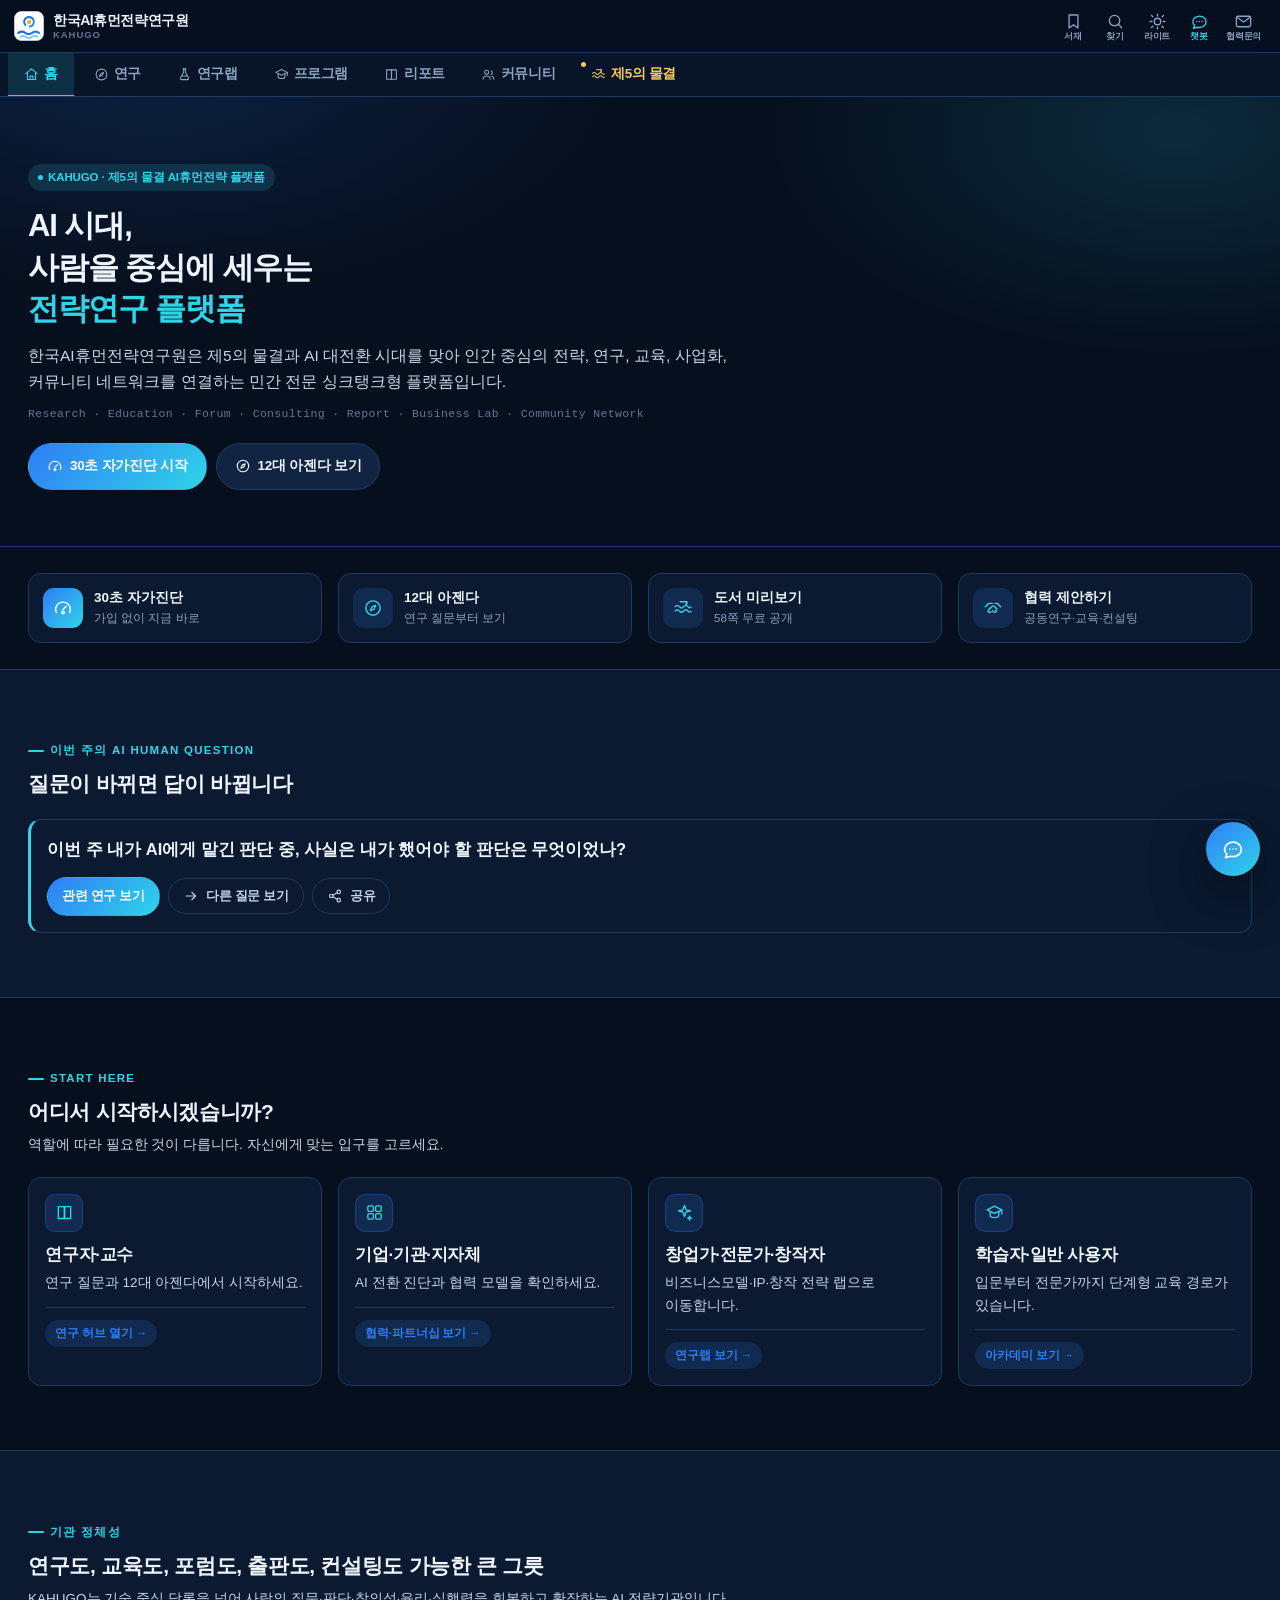
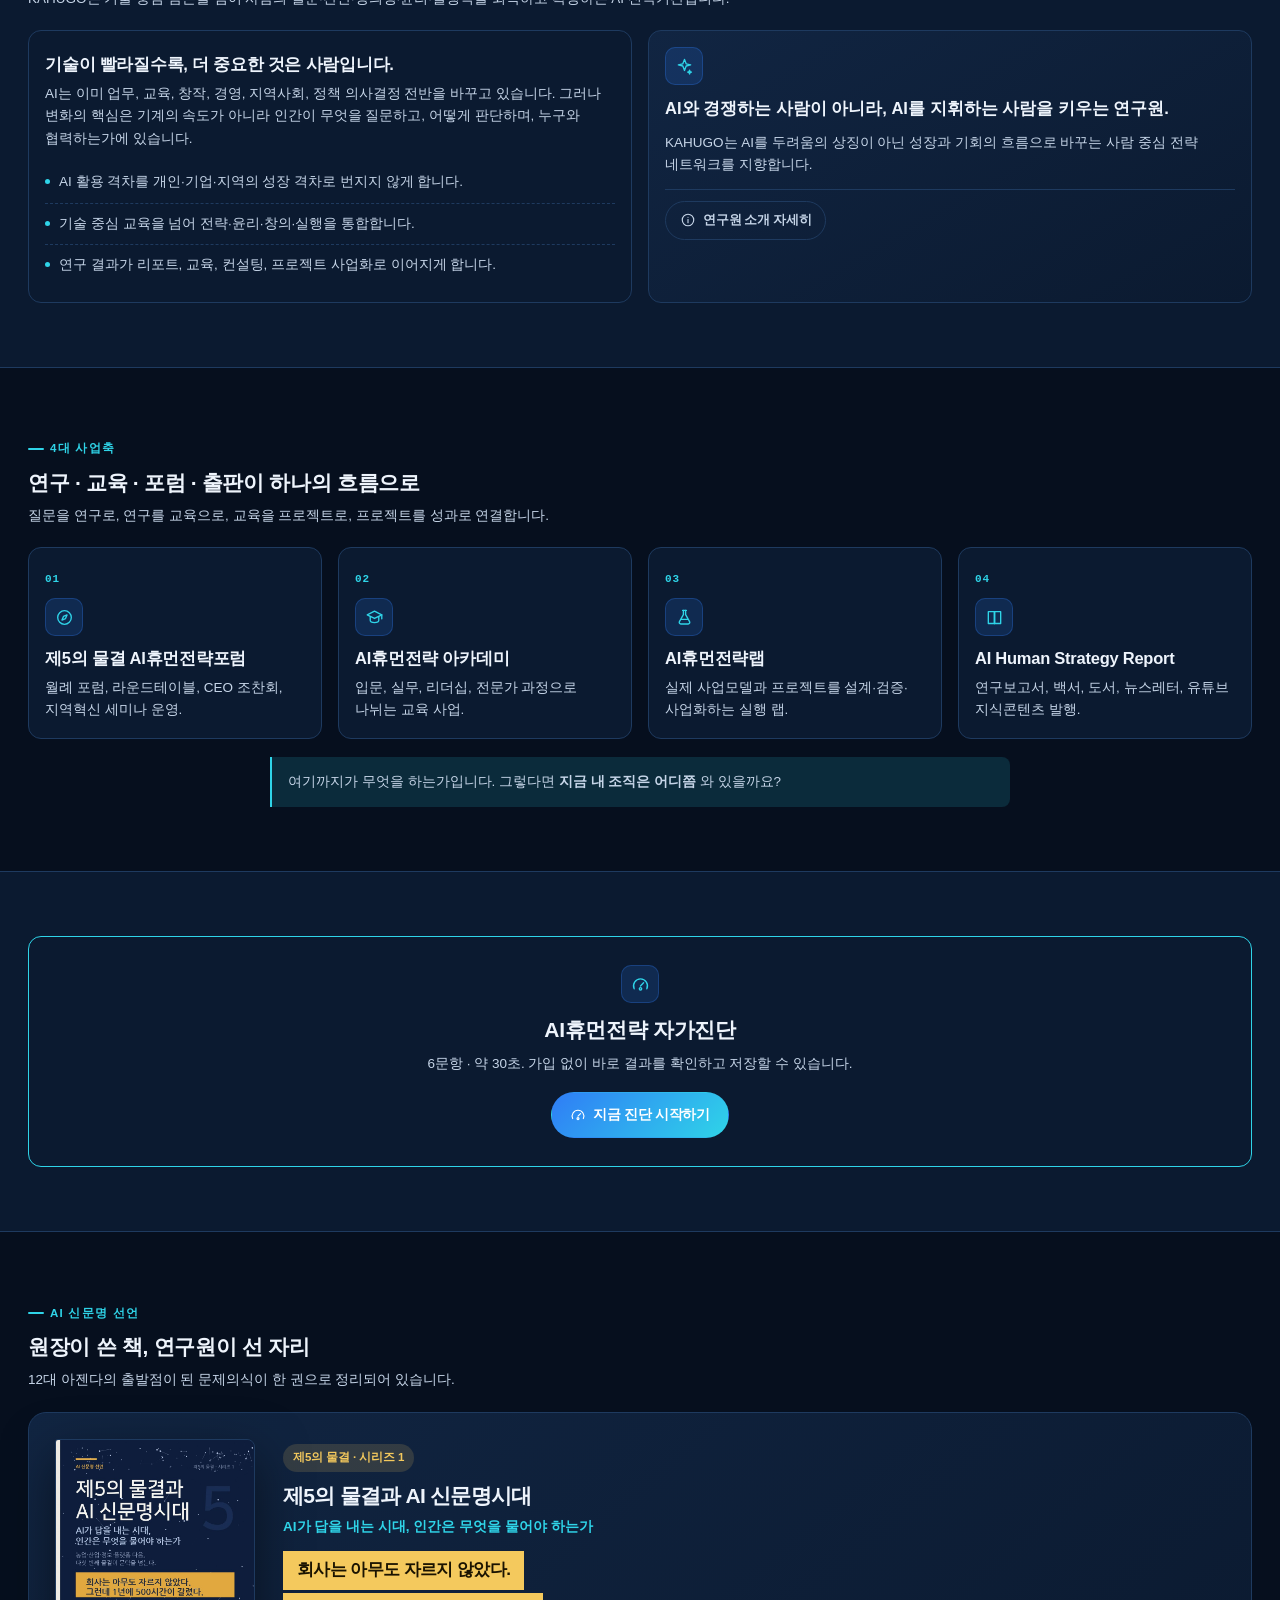
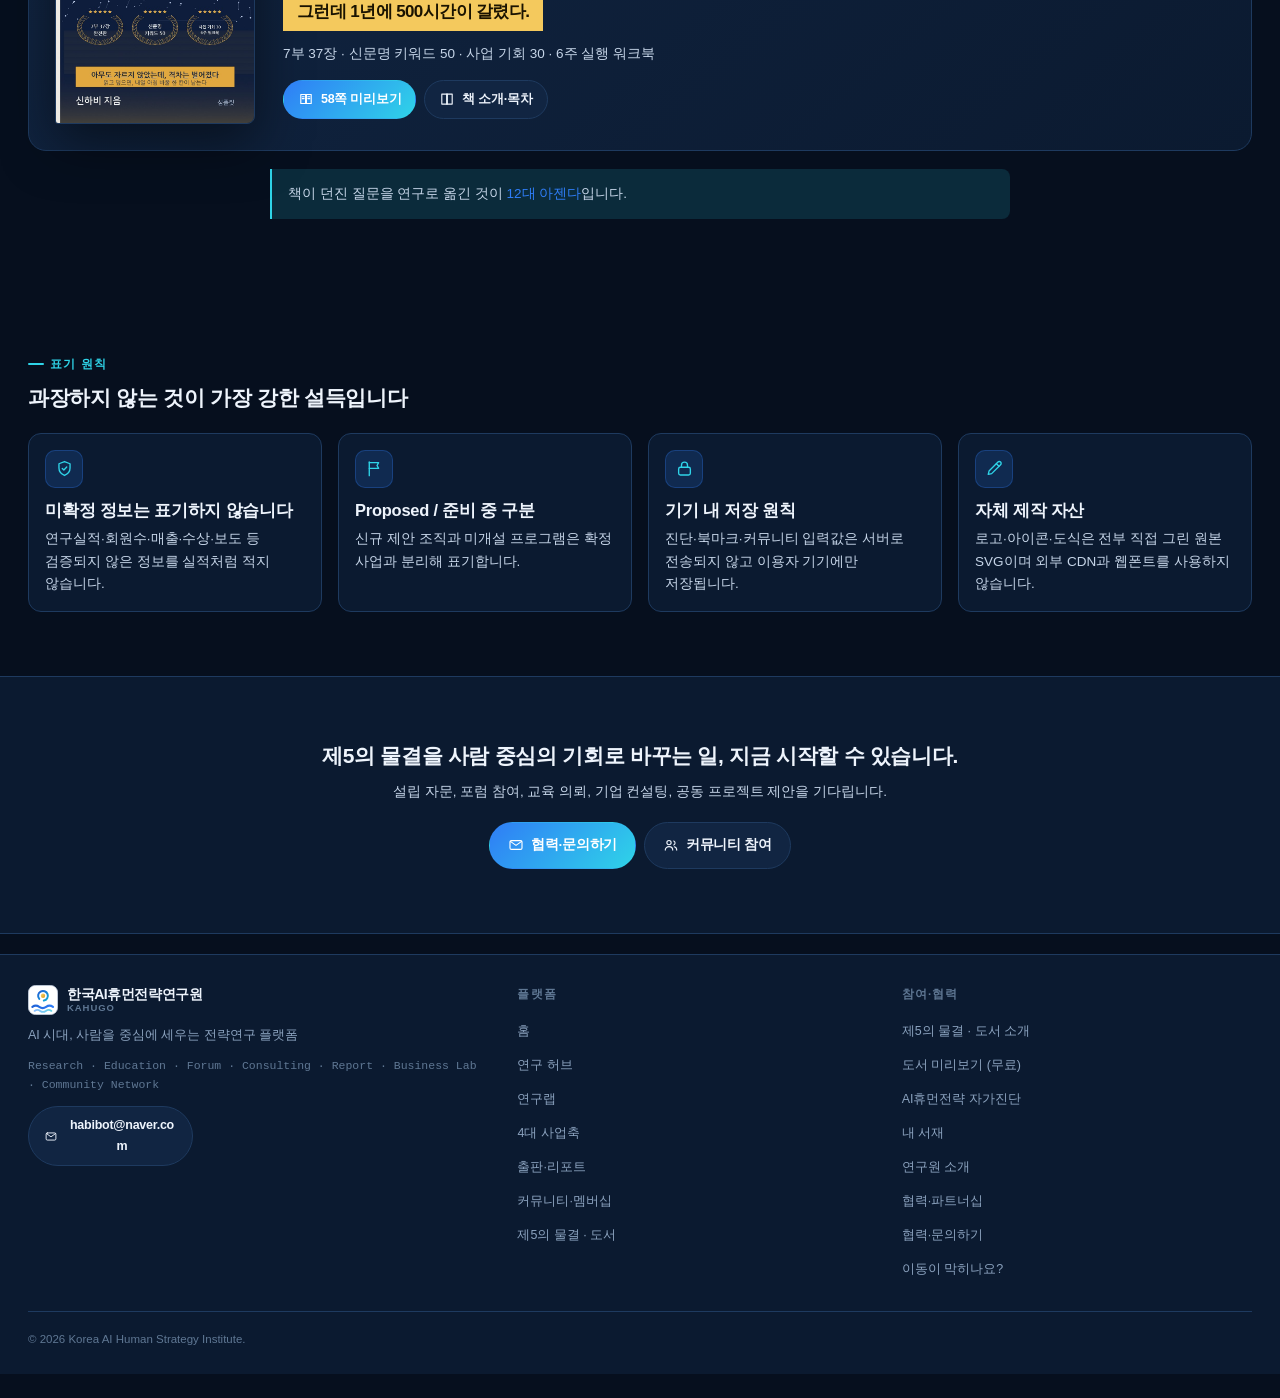
==== index.html @ 13894a2c "Add files via upload" ====
<!DOCTYPE html>
<html lang="ko" data-theme="dark">
<head>
<meta charset="utf-8">
<meta name="viewport" content="width=device-width, initial-scale=1, viewport-fit=cover">
<title>한국AI휴먼전략연구원 KAHUGO · AI 시대, 사람을 중심에 세우는 전략연구 플랫폼</title>
<meta name="description" content="한국AI휴먼전략연구원(KAHUGO)은 제5의 물결과 AI 대전환 시대에 인간 중심의 전략·연구·교육·사업화·커뮤니티를 연결하는 민간 전문 싱크탱크형 플랫폼입니다. 12대 AI휴먼전략 아젠다, 10대 창립선언, 4대 사업축, 자가진단, 도서 『제5의 물결과 AI 신문명시대』 미리보기를 제공합니다.">
<meta name="keywords" content="한국AI휴먼전략연구원,KAHUGO,AI휴먼전략,제5의 물결,AI 신문명,AI 전략연구,AI 리터러시,AI 거버넌스,AI 전환,싱크탱크">
<meta name="author" content="한국AI휴먼전략연구원 KAHUGO">
<meta name="theme-color" content="#060f1e">
<meta name="color-scheme" content="dark light">
<meta name="format-detection" content="telephone=no">
<!-- 실시간 편집(관리자 백엔드) 사용 여부. Cloudflare Pages + Functions 배포본은 on,
     일반 정적 웹호스팅 배포본은 off 입니다. off 이면 /api 를 호출하지 않습니다. -->
<meta name="kahugo-api" content="on">

<!-- 공유 카드 -->
<meta property="og:type" content="website">
<meta property="og:site_name" content="한국AI휴먼전략연구원 KAHUGO">
<meta property="og:title" content="한국AI휴먼전략연구원 KAHUGO">
<meta property="og:description" content="AI 시대, 사람을 중심에 세우는 전략연구 플랫폼 — 12대 아젠다 · 10대 창립선언 · 자가진단 · 『제5의 물결과 AI 신문명시대』 58쪽 미리보기">
<meta property="og:image" content="assets/og.png">
<meta property="og:locale" content="ko_KR">
<meta name="twitter:card" content="summary_large_image">
<meta name="twitter:title" content="한국AI휴먼전략연구원 KAHUGO">
<meta name="twitter:description" content="AI 시대, 사람을 중심에 세우는 전략연구 플랫폼">
<meta name="twitter:image" content="assets/og.png">

<!-- 아이콘 · PWA -->
<link rel="icon" href="assets/favicon.svg" type="image/svg+xml">
<link rel="apple-touch-icon" href="assets/icon-192.png">
<link rel="manifest" href="manifest.webmanifest">
<meta name="apple-mobile-web-app-capable" content="yes">
<meta name="mobile-web-app-capable" content="yes">
<meta name="apple-mobile-web-app-status-bar-style" content="black-translucent">
<meta name="apple-mobile-web-app-title" content="KAHUGO">

<!-- 부트 크리티컬 CSS · 외부 CSS 가 아직/영영 안 붙어도 화면이 깨지지 않게 한다 -->
<style>
  html{background:#060f1e;-webkit-text-size-adjust:100%}
  body{margin:0;background:#060f1e;color:#c6d5e8;
       font:15px/1.7 -apple-system,BlinkMacSystemFont,"Segoe UI",system-ui,"Apple SD Gothic Neo","Malgun Gothic",sans-serif}
  html[data-theme="light"]{background:#f4f7fc}
  html[data-theme="light"] body{background:#f4f7fc;color:#2b3a4f}
  img{max-width:100%;height:auto}
  html.kahugo-boot-fail body>*{display:none!important}
  html.kahugo-boot-fail body>#kahugo-boot{display:block!important}
</style>

<link rel="stylesheet" href="styles.css">

<script type="application/ld+json">
{"@context":"https://schema.org","@type":"Organization",
"name":"한국AI휴먼전략연구원","alternateName":["KAHUGO","Korea AI Human Strategy Institute"],
"description":"AI 시대, 사람을 중심에 세우는 전략연구 플랫폼",
"email":"habibot@naver.com","logo":"assets/kahugo-mark.svg",
"knowsAbout":["AI 전략","AI 리터러시","AI 거버넌스","조직 전환","AI 사업화","미래전략"]}
</script>
</head>
<body>

<a class="skip-link" href="#view">본문으로 건너뛰기</a>

<!-- ══════ 앱 셸 · 2단 고정 헤더 ══════ -->
<header class="shell" role="banner">
  <div class="appbar">
    <a class="brand" href="#/home" aria-label="한국AI휴먼전략연구원 KAHUGO 홈으로">
      <img class="brand__mark" src="assets/kahugo-mark.svg" alt="" width="30" height="30" aria-hidden="true">
      <span class="brand__txt">
        <span class="brand__ko">한국AI휴먼전략연구원</span>
        <span class="brand__en">KAHUGO</span>
      </span>
    </a>
    <span class="appbar__spacer"></span>
    <nav class="iconbar" id="iconbar" aria-label="빠른 기능"></nav>
  </div>
  <nav class="navbar" aria-label="주 메뉴">
    <div class="nav" id="nav"></div>
  </nav>
</header>

<!-- ══════ 라우트 뷰 ══════ -->
<main id="view" class="view" role="main" tabindex="-1"></main>

<!-- ══════ 푸터 ══════ -->
<footer class="foot" id="foot" role="contentinfo"></footer>

<!-- ══════ 하단 탭바 (모바일·태블릿) ══════ -->
<nav class="bottomnav" id="bottomnav" aria-label="하단 주 메뉴"></nav>

<!-- ══════ 챗봇 FAB (데스크톱) ══════ -->
<button type="button" class="fab" data-action="open-chat" aria-label="KAHUGO 가이드 챗봇 열기">
  <svg viewBox="0 0 24 24" fill="none" stroke="currentColor" stroke-width="1.7" stroke-linecap="round" stroke-linejoin="round" aria-hidden="true">
    <path d="M20.4 12.4c0 4-3.8 7.2-8.4 7.2a9.8 9.8 0 0 1-2.6-.35L4.6 20.6l1.2-3.5A6.9 6.9 0 0 1 3.6 12.4c0-4 3.8-7.2 8.4-7.2s8.4 3.2 8.4 7.2z"/>
    <path d="M8.8 12h.01M12 12h.01M15.2 12h.01"/>
  </svg>
</button>

<!-- ══════ 오버레이 ══════ -->
<div class="backdrop" id="backdrop" hidden-aria></div>

<!-- 통합 검색 패널 -->
<section class="panel panel--search" id="panel-search" role="dialog" aria-modal="true" aria-label="통합 검색" aria-hidden="true">
  <div class="searchbox">
    <svg viewBox="0 0 24 24" fill="none" stroke="currentColor" stroke-width="1.7" stroke-linecap="round" aria-hidden="true">
      <circle cx="10.8" cy="10.8" r="6.6"/><path d="m15.6 15.6 4.2 4.2"/>
    </svg>
    <input type="search" id="search-input" placeholder="연구·랩·프로그램·리포트·도서 찾기" autocomplete="off" aria-label="검색어 입력">
    <button type="button" class="panel__close" data-action="close-panels" aria-label="검색 닫기">
      <svg viewBox="0 0 24 24" fill="none" stroke="currentColor" stroke-width="1.8" stroke-linecap="round" aria-hidden="true"><path d="m5.8 5.8 12.4 12.4M18.2 5.8 5.8 18.2"/></svg>
    </button>
  </div>
  <div class="panel__body">
    <div id="search-default"></div>
    <div id="search-results" role="region" aria-live="polite"></div>
  </div>
</section>

<!-- 챗봇 패널 -->
<section class="panel panel--chat" id="panel-chat" role="dialog" aria-modal="true" aria-label="KAHUGO 가이드 챗봇" aria-hidden="true">
  <div class="panel__head">
    <span class="badge badge--accent badge--dot">가이드 모드</span>
    <h2 class="panel__title">KAHUGO 가이드</h2>
    <button type="button" class="panel__close" data-action="close-panels" aria-label="챗봇 닫기">
      <svg viewBox="0 0 24 24" fill="none" stroke="currentColor" stroke-width="1.8" stroke-linecap="round" aria-hidden="true"><path d="m5.8 5.8 12.4 12.4M18.2 5.8 5.8 18.2"/></svg>
    </button>
  </div>
  <div class="panel__body">
    <div class="chat__log" id="chat-log" role="log" aria-live="polite"></div>
  </div>
  <div class="panel__foot">
    <div class="chips chips--x" id="chat-chips" style="margin-bottom:10px"></div>
    <form id="chat-form" style="display:flex;gap:7px">
      <input class="input" id="chat-input" type="text" placeholder="궁금한 것을 입력하세요" autocomplete="off" aria-label="챗봇 질문 입력">
      <button type="submit" class="btn btn--accent btn--sm" aria-label="전송">
        <svg viewBox="0 0 24 24" fill="none" stroke="currentColor" stroke-width="1.8" stroke-linecap="round" stroke-linejoin="round" aria-hidden="true"><path d="M4.6 12h14.2"/><path d="m13.2 6.4 5.6 5.6-5.6 5.6"/></svg>
      </button>
    </form>
  </div>
</section>

<!-- 모달 -->
<div class="modal" id="modal" role="dialog" aria-modal="true" aria-labelledby="modal-title" aria-hidden="true">
  <div class="modal__bg" id="modal-bg"></div>
  <div class="modal__box">
    <div class="modal__head">
      <div id="modal-title" style="flex:1 1 auto"></div>
      <button type="button" class="panel__close" data-action="close-modal" aria-label="닫기">
        <svg viewBox="0 0 24 24" fill="none" stroke="currentColor" stroke-width="1.8" stroke-linecap="round" aria-hidden="true"><path d="m5.8 5.8 12.4 12.4M18.2 5.8 5.8 18.2"/></svg>
      </button>
    </div>
    <div class="modal__body" id="modal-body"></div>
    <div class="modal__foot" id="modal-foot"></div>
  </div>
</div>

<!-- 토스트 -->
<div class="toasts" id="toasts" aria-live="polite" aria-atomic="false"></div>

<!-- 인쇄 전용 영역 -->
<div id="print-area" aria-hidden="true"></div>

<noscript>
  <div style="padding:40px 20px;max-width:640px;margin:0 auto;color:#c6d5e8">
    <h1 style="color:#eef4fc">자바스크립트가 꺼져 있습니다</h1>
    <p>이 플랫폼은 화면 전환과 검색·진단·미리보기 기능에 자바스크립트를 사용합니다.
    브라우저 설정에서 자바스크립트를 허용한 뒤 새로고침해 주세요.</p>
    <p>문의: <a href="mailto:habibot@naver.com" style="color:#2fd4e8">habibot@naver.com</a></p>
  </div>
</noscript>

<!-- ══════ 부트 실패 안내 (외부 CSS·JS 가 붙지 않은 경우에만 표시) ══════ -->
<div id="kahugo-boot" hidden style="display:none"></div>

<script src="data.js"></script>
<script src="book.js"></script>
<script src="app.js"></script>

<!-- ══════ 부트 가드 · 모바일 파일열기(content:// · file://) 깨짐 차단 ══════ -->
<script>
(function () {
  var D = document, H = D.documentElement;

  function cssReady() {
    try { return !!(getComputedStyle(H).getPropertyValue('--bg') || '').trim(); }
    catch (e) { return true; }
  }
  function jsReady() {
    return !!(window.KAHUGO_DATA && window.KAHUGO_BOOK && window.KAHUGO_ROUTES);
  }
  function localScheme() {
    return /^(file|content|blob|android-app):/i.test(location.protocol);
  }

  function paint(reasons) {
    var box = D.getElementById('kahugo-boot');
    if (!box) return;

    var card = 'background:#0b1a30;border:1px solid #1d3557;border-radius:16px;padding:18px 16px;margin:0 0 12px';
    var num  = 'display:inline-block;min-width:24px;height:24px;line-height:24px;text-align:center;border-radius:999px;background:#2f7df6;color:#fff;font-weight:700;font-size:13px;margin-right:8px';
    var btn  = 'display:inline-block;margin:10px 8px 0 0;padding:11px 18px;border-radius:999px;background:#2f7df6;color:#fff;text-decoration:none;font-weight:700;font-size:14px;border:0;cursor:pointer';
    var btn2 = btn.replace('background:#2f7df6;color:#fff', 'background:transparent;color:#7ad6ec;border:1px solid #2f5f8f');
    var dim  = 'color:#8fa4bf;font-size:13px;line-height:1.75;margin:6px 0 0';

    box.innerHTML =
      '<div style="max-width:620px;margin:0 auto;padding:28px 18px 56px;' +
        'font:15px/1.75 -apple-system,BlinkMacSystemFont,\'Segoe UI\',system-ui,\'Apple SD Gothic Neo\',\'Malgun Gothic\',sans-serif;' +
        'color:#c6d5e8">' +

        '<div style="display:flex;align-items:center;gap:10px;margin-bottom:20px">' +
          '<svg viewBox="0 0 96 96" width="38" height="38" aria-hidden="true">' +
            '<rect width="96" height="96" rx="24" fill="#2f7df6"/>' +
            '<path d="M30 24V72" stroke="#06152b" stroke-width="11.5" stroke-linecap="round" fill="none"/>' +
            '<path d="M67 24 38 48 67 72" stroke="#06152b" stroke-width="11.5" stroke-linecap="round" stroke-linejoin="round" fill="none"/>' +
            '<circle cx="69" cy="22" r="9" fill="#f4c95d"/><circle cx="69" cy="73.5" r="7.6" fill="#fff"/>' +
          '</svg>' +
          '<div><div style="font-weight:800;color:#eef4fc;font-size:16px">한국AI휴먼전략연구원</div>' +
          '<div style="color:#7ad6ec;font-size:12.5px;letter-spacing:.06em;font-weight:700">KAHUGO</div></div>' +
        '</div>' +

        '<h1 style="font-size:22px;line-height:1.45;color:#eef4fc;margin:0 0 10px;word-break:keep-all">' +
          '이 파일은 <span style="color:#7ad6ec">인터넷 주소</span>로 열어야<br>정상 화면이 나옵니다</h1>' +
        '<p style="' + dim + '">지금처럼 파일 하나만 눌러서 열면, 디자인 파일과 기능 파일이 함께 열리지 않아 ' +
          '글자만 나열되어 보입니다. 아래 세 가지 중 하나로 여시면 즉시 정상 표시됩니다.</p>' +

        '<div style="margin-top:22px">' +
          '<div style="' + card + '">' +
            '<div style="color:#eef4fc;font-weight:700;font-size:15px"><span style="' + num + '">1</span>인터넷 주소로 접속 (가장 쉬움)</div>' +
            '<p style="' + dim + '">브라우저 주소창에 아래 주소를 입력하세요. 폰·태블릿·PC 모두 동일하게 동작합니다.</p>' +
            '<a href="https://kahugo.com" style="' + btn + '">https://kahugo.com 열기</a>' +
          '</div>' +

          '<div style="' + card + '">' +
            '<div style="color:#eef4fc;font-weight:700;font-size:15px"><span style="' + num + '">2</span>폰에서 파일로 보려면 “단일 파일” 사용</div>' +
            '<p style="' + dim + '">받으신 압축파일 안의 <b style="color:#f4c95d">kahugo-standalone.html</b> 을 대신 여세요. ' +
              '이 파일 하나에 디자인·기능이 모두 들어 있어 폴더 없이도 그대로 열립니다.</p>' +
          '</div>' +

          '<div style="' + card + '">' +
            '<div style="color:#eef4fc;font-weight:700;font-size:15px"><span style="' + num + '">3</span>PC 라면 폴더째 풀고 열기</div>' +
            '<p style="' + dim + '">압축을 푼 폴더를 통째로 둔 상태에서 그 안의 index.html 을 여세요. ' +
              'index.html 만 따로 옮기면 같은 증상이 다시 나타납니다.</p>' +
          '</div>' +
        '</div>' +

        '<div style="margin-top:6px">' +
          '<button type="button" id="kahugo-boot-retry" style="' + btn2 + '">다시 시도</button>' +
        '</div>' +

        '<p style="' + dim + ';margin-top:22px;border-top:1px solid #16304f;padding-top:14px">' +
          '진단: ' + reasons.join(' · ') + '<br>' +
          '문의 <a href="mailto:habibot@naver.com" style="color:#7ad6ec">habibot@naver.com</a><br>' +
          '© 2026 Korea AI Human Strategy Institute.</p>' +
      '</div>';

    box.hidden = false;
    box.style.display = 'block';
    H.className += ' kahugo-boot-fail';

    var rt = D.getElementById('kahugo-boot-retry');
    if (rt) rt.addEventListener('click', function () { location.reload(); });
  }

  function check() {
    var css = cssReady(), js = jsReady();
    if (css && js) return;
    var reasons = [];
    if (!css) reasons.push('디자인 파일(styles.css) 미연결');
    if (!js) reasons.push('기능 파일(app.js) 미연결');
    reasons.push('열기 방식 ' + location.protocol.replace(':', ''));
    paint(reasons);
  }

  /* 로컬 파일 스킴이면 렌더 직후, 그 외에는 로드 완료 후 한 번만 검사한다. */
  function schedule() { setTimeout(check, localScheme() ? 80 : 400); }
  if (D.readyState === 'complete') schedule();
  else window.addEventListener('load', schedule);
})();
</script>
</body>
</html>
---- styles.css ----
/* ============================================================
   KAHUGO PLATFORM · styles.css  (v2.2)
   한국AI휴먼전략연구원 · 독립 풀스크린 반응형 웹앱 플랫폼
   ------------------------------------------------------------
   목차
     §1  디자인 토큰 (다크 기본 · 라이트 토글)
     §2  리셋 · 기본 타이포 · 넘침 방지
     §3  앱 셸 — 2단 고정 헤더 / 아이콘바 / 하단 탭바
     §4  레이아웃 유틸 (컨테이너 · 섹션 · 그리드)
     §5  컴포넌트 (버튼 · 카드 · 배지 · 칩 · 탭 · 표 · 폼)
     §6  패널 (검색 · 챗봇 · 모달 · 토스트 · 드로어)
     §7  화면별 스타일 (홈 · 연구 · 랩 · 진단 · 커뮤니티 · 내서재)
     §8  모션 · 접근성 · 인쇄
   ------------------------------------------------------------
   ★ 외부 웹폰트 0건 · 외부 CDN 0건 · 시스템 폰트 스택만 사용
   ★ 색을 바꾸려면 §1 의 --brand / --accent 두 줄만 고치면 됩니다.
   ============================================================ */

/* ══════════ §1. 디자인 토큰 ══════════════════════════════ */
:root {
  /* ── 브랜드 (원본 팔레트 계승) ── */
  --brand:#2f7df6;          /* Strategy Blue  · 주 강조 */
  --accent:#2fd4e8;         /* Human Cyan     · 보조 강조 */
  --gold:#f4c95d;           /* Warm Gold      · 하이라이트 */
  --teal:#19c39c;

  /* ── 다크(기본) 표면 4단 ── */
  --bg:#060f1e;             /* 최하위 배경 */
  --surface:#0b1a30;        /* 카드 */
  --surface-2:#112542;      /* 카드 위 카드 · 입력 */
  --surface-3:#17304f;      /* 호버 */
  --line:#1e3a5f;
  --line-soft:#16294403;

  /* ── 다크 잉크 4단 ── */
  --ink:#eef4fc;            /* 제목 */
  --ink-2:#c6d5e8;          /* 본문 */
  --sub:#8ba2be;            /* 보조 */
  --faint:#5f7793;          /* 캡션 */

  --brand-ink:#ffffff;      /* 브랜드 배경 위 글자 */
  --brand-soft:rgba(47,125,246,.16);
  --accent-soft:rgba(47,212,232,.14);
  --gold-soft:rgba(244,201,93,.15);

  --shadow:0 4px 18px rgba(0,0,0,.34);
  --shadow-lg:0 18px 52px rgba(0,0,0,.5);
  --ring:0 0 0 3px rgba(47,125,246,.4);

  /* ── 타이포 (헤더·제목 축소 · 가독성 우선) ── */
  --font: -apple-system, BlinkMacSystemFont, "Apple SD Gothic Neo", "Malgun Gothic",
          "맑은 고딕", "Noto Sans KR", "Segoe UI", Roboto, "Helvetica Neue", Arial, sans-serif;
  --font-num: ui-monospace, SFMono-Regular, "SF Mono", Menlo, Consolas, monospace;

  --fs-hero: clamp(20px, 3.0vw, 31px);
  --fs-h1:   clamp(18px, 2.5vw, 25px);
  --fs-h2:   clamp(16px, 2.0vw, 21px);
  --fs-h3:   clamp(14px, 1.5vw, 16.5px);
  --fs-body: clamp(13.5px, 1.3vw, 15px);
  --fs-sm:   13px;
  --fs-cap:  11.5px;
  --lh:1.68;
  --lh-tight:1.42;

  /* ── 레이아웃 ── */
  --sp:8px;
  --r-sm:8px;
  --r:13px;
  --r-lg:18px;
  --r-pill:999px;
  --max:1280px;
  --read:740px;

  /* ── 앱 셸 치수 ── */
  --appbar-h:52px;
  --navbar-h:44px;
  --shell-h:calc(var(--appbar-h) + var(--navbar-h));
  --bottomnav-h:58px;
  --safe-t:env(safe-area-inset-top, 0px);
  --safe-b:env(safe-area-inset-bottom, 0px);
  --safe-l:env(safe-area-inset-left, 0px);
  --safe-r:env(safe-area-inset-right, 0px);

  /* ── z 레이어 ── */
  --z-shell:900;
  --z-bottomnav:890;
  --z-fab:880;
  --z-backdrop:1000;
  --z-panel:1010;
  --z-modal:1100;
  --z-toast:1200;

  color-scheme: dark;
}

/* ── 라이트 테마 (사용자 토글 시) ── */
html[data-theme="light"] {
  --bg:#ffffff;
  --surface:#f7f9fc;
  --surface-2:#eef2f8;
  --surface-3:#e4ebf5;
  --line:#dde5f0;

  --ink:#0d1c33;
  --ink-2:#2c3e58;
  --sub:#5a6f8a;
  --faint:#7c8ea6;

  --brand:#1f62d6;
  --accent:#0a9fb8;
  --gold:#b8860b;
  --teal:#0f9d7e;

  --brand-soft:rgba(31,98,214,.09);
  --accent-soft:rgba(10,159,184,.10);
  --gold-soft:rgba(184,134,11,.10);

  --shadow:0 4px 16px rgba(13,28,51,.08);
  --shadow-lg:0 18px 46px rgba(13,28,51,.14);
  --ring:0 0 0 3px rgba(31,98,214,.28);

  color-scheme: light;
}

/* ══════════ §2. 리셋 · 기본 ══════════════════════════════ */
*, *::before, *::after { box-sizing:border-box; }
* { min-width:0; }

html {
  -webkit-text-size-adjust:100%;
  /* 전역 smooth 를 쓰지 않는다. 해시가 바뀔 때 브라우저가 프래그먼트를 찾아
     스스로 부드럽게 스크롤해 버려, 인페이지 탭 전환에서 화면이 튀었다.
     필요한 곳에서는 JS 가 scrollIntoView({behavior:'smooth'}) 로 직접 처리한다. */
  scroll-behavior:auto;
  background:var(--bg);
}

body {
  margin:0;
  font-family:var(--font);
  font-size:var(--fs-body);
  line-height:var(--lh);
  color:var(--ink-2);
  background:var(--bg);
  overflow-x:hidden;
  word-break:keep-all;          /* 한국어 자연 개행 */
  overflow-wrap:anywhere;
  -webkit-font-smoothing:antialiased;
  text-rendering:optimizeLegibility;
  padding-top:calc(var(--shell-h) + var(--safe-t));
  padding-bottom:calc(var(--bottomnav-h) + var(--safe-b));
  transition:background .28s ease, color .28s ease;
}

/* 데스크톱은 하단 탭바가 없으므로 여백 회수 */
@media (min-width:961px) {
  body { padding-bottom:24px; }
}

img, svg, video, canvas { max-width:100%; height:auto; display:block; }
table { max-width:100%; border-collapse:collapse; }
pre, code { max-width:100%; overflow:auto; }

h1,h2,h3,h4 { margin:0; color:var(--ink); line-height:var(--lh-tight); font-weight:750; letter-spacing:-.015em; }
h1 { font-size:var(--fs-h1); }
h2 { font-size:var(--fs-h2); }
h3 { font-size:var(--fs-h3); }
p  { margin:0; }
ul, ol { margin:0; padding:0; list-style:none; }

a { color:var(--brand); text-decoration:none; }
a:hover { text-decoration:underline; }

button { font-family:inherit; font-size:inherit; cursor:pointer; border:0; background:none; color:inherit; }

:focus-visible { outline:none; box-shadow:var(--ring); border-radius:var(--r-sm); }

::selection { background:var(--brand); color:#fff; }

/* 스크롤바 (데스크톱) */
@media (min-width:961px) {
  ::-webkit-scrollbar { width:10px; height:10px; }
  ::-webkit-scrollbar-track { background:transparent; }
  ::-webkit-scrollbar-thumb { background:var(--surface-3); border-radius:8px; border:2px solid var(--bg); }
  ::-webkit-scrollbar-thumb:hover { background:var(--sub); }
}

.sr-only {
  position:absolute; width:1px; height:1px; padding:0; margin:-1px;
  overflow:hidden; clip:rect(0 0 0 0); white-space:nowrap; border:0;
}

.skip-link {
  position:fixed; top:-60px; left:12px; z-index:1300;
  background:var(--brand); color:#fff; padding:10px 16px;
  border-radius:0 0 var(--r) var(--r); font-weight:700; font-size:var(--fs-sm);
  transition:top .18s ease;
}
.skip-link:focus { top:0; text-decoration:none; }

/* ══════════ §3. 앱 셸 ═══════════════════════════════════ */
.shell {
  position:fixed; top:0; left:0; right:0; z-index:var(--z-shell);
  padding-top:var(--safe-t);
  background:color-mix(in srgb, var(--bg) 88%, transparent);
  -webkit-backdrop-filter:saturate(160%) blur(14px);
  backdrop-filter:saturate(160%) blur(14px);
  border-bottom:1px solid var(--line);
}
@supports not (background: color-mix(in srgb, red 50%, blue)) {
  .shell { background:var(--bg); }
}

/* ── 1단: 로고 + 아이콘바 ── */
.appbar {
  height:var(--appbar-h);
  display:flex; align-items:center; gap:10px;
  max-width:var(--max); margin:0 auto;
  padding:0 calc(14px + var(--safe-r)) 0 calc(14px + var(--safe-l));
}

.brand {
  display:flex; align-items:center; gap:9px;
  flex:0 1 auto; min-width:0; overflow:hidden; text-decoration:none;
}
.brand:hover { text-decoration:none; }
.brand__mark { width:30px; height:30px; flex:0 0 30px; }
.brand__txt { display:flex; flex-direction:column; min-width:0; overflow:hidden; }
.brand__ko {
  font-size:14px; font-weight:800; color:var(--ink);
  letter-spacing:-.03em; line-height:1.18; white-space:nowrap;
  overflow:hidden; text-overflow:ellipsis;
}
.brand__en {
  font-size:9.5px; font-weight:600; color:var(--faint);
  letter-spacing:.1em; line-height:1.2; white-space:nowrap; text-transform:uppercase;
}

.appbar__spacer { flex:1 1 auto; }

.iconbar { display:flex; align-items:center; gap:2px; flex:0 0 auto; }

.iconbtn {
  position:relative;
  width:auto; min-width:40px; padding:0 5px; height:40px;
  display:inline-flex; flex-direction:column; align-items:center; justify-content:center;
  gap:1px;
  border-radius:var(--r-sm);
  color:var(--sub);
  transition:background .16s ease, color .16s ease;
}
.iconbtn:hover { background:var(--surface-2); color:var(--ink); }
.iconbtn:active { transform:scale(.94); }
.iconbtn svg { width:19px; height:19px; }
.iconbtn__label {
  font-size:8.5px; font-weight:700; letter-spacing:-.03em; line-height:1;
  white-space:nowrap;      /* '협력문의' 두 줄 깨짐 방지 */
}
.iconbtn--accent { color:var(--accent); }
.iconbtn--accent:hover { background:var(--accent-soft); color:var(--accent); }

/* ── 좁은 화면 아이콘바 축약 (375px 밀림 방지) ──
   ‘내 서재’는 하단 탭바에 동일 항목이 있으므로 모바일에서 상단에서 감춘다. */
@media (max-width:560px) {
  .iconbar .iconbtn--my { display:none; }
  .iconbtn { min-width:37px; padding:0 3px; }
  .brand__mark { width:27px; height:27px; flex:0 0 27px; }
  .brand__ko { font-size:12.5px; }
  .brand__en { font-size:8.5px; }
  .appbar { gap:6px; padding-left:calc(11px + var(--safe-l)); padding-right:calc(9px + var(--safe-r)); }
}
@media (max-width:389px) {
  .iconbtn { min-width:33px; padding:0 2px; }
  .iconbtn__label { font-size:8px; }
  .brand__ko { font-size:11.5px; }
}
@media (max-width:339px) {
  .iconbtn { min-width:30px; padding:0 1px; }
  .iconbtn__label { display:none; }
  .brand__en { display:none; }
}

/* 알림 뱃지 */
.iconbtn__dot {
  position:absolute; top:5px; right:6px;
  min-width:15px; height:15px; padding:0 4px;
  border-radius:var(--r-pill);
  background:var(--gold); color:#1a1300;
  font-size:9px; font-weight:800; line-height:15px; text-align:center;
}

/* ── 2단: 6대 메뉴 ── */
.navbar {
  height:var(--navbar-h);
  border-top:1px solid var(--line);
  background:color-mix(in srgb, var(--surface) 55%, transparent);
}
@supports not (background: color-mix(in srgb, red 50%, blue)) {
  .navbar { background:var(--surface); }
}

.nav {
  height:100%;
  max-width:var(--max); margin:0 auto;
  display:flex; align-items:stretch; gap:2px;
  padding:0 calc(8px + var(--safe-r)) 0 calc(8px + var(--safe-l));
  overflow-x:auto;
  -webkit-overflow-scrolling:touch;
  scrollbar-width:none;
  scroll-snap-type:x proximity;
}
.nav::-webkit-scrollbar { display:none; }

.nav__item {
  flex:1 1 auto;
  scroll-snap-align:start;
  display:inline-flex; align-items:center; justify-content:center; gap:5px;
  padding:0 6px;
  min-height:44px;
  white-space:nowrap;
  font-size:13px; font-weight:650; letter-spacing:-.03em;
  color:var(--sub);
  border-bottom:2.5px solid transparent;
  transition:color .16s ease, border-color .16s ease, background .16s ease;
  text-decoration:none;
}
.nav__item:hover { color:var(--ink); text-decoration:none; background:var(--surface-2); }
.nav__item svg { width:15px; height:15px; flex:0 0 15px; }
.nav__item.is-active {
  color:var(--accent);
  border-bottom-color:var(--accent);
  background:var(--accent-soft);
}

/* 데스크톱: 메뉴를 왼쪽 정렬하고 넉넉하게 */
@media (min-width:721px) {
  .nav { gap:4px; }
  .nav__item { flex:0 0 auto; padding:0 16px; font-size:13.5px; }
}
/* 모바일 375px: 6개 전부 노출 (아이콘 숨기고 글자만) */
@media (max-width:520px) {
  .nav__item svg { display:none; }
  .nav__item { font-size:12.5px; padding:0 3px; letter-spacing:-.05em; }
}

/* ── 하단 탭바 (모바일·태블릿) ── */
.bottomnav {
  position:fixed; left:0; right:0; bottom:0; z-index:var(--z-bottomnav);
  display:flex;
  height:calc(var(--bottomnav-h) + var(--safe-b));
  padding-bottom:var(--safe-b);
  background:color-mix(in srgb, var(--bg) 92%, transparent);
  -webkit-backdrop-filter:saturate(160%) blur(14px);
  backdrop-filter:saturate(160%) blur(14px);
  border-top:1px solid var(--line);
}
@supports not (background: color-mix(in srgb, red 50%, blue)) {
  .bottomnav { background:var(--bg); }
}
@media (min-width:961px) { .bottomnav { display:none; } }

.bottomnav__item {
  flex:1 1 0; min-width:0;
  display:flex; flex-direction:column; align-items:center; justify-content:center; gap:3px;
  color:var(--faint); font-size:10px; font-weight:700; letter-spacing:-.04em;
  text-decoration:none;
  transition:color .16s ease;
  position:relative;
}
.bottomnav__item:hover { text-decoration:none; }
.bottomnav__item svg { width:21px; height:21px; }
.bottomnav__item.is-active { color:var(--accent); }
.bottomnav__item.is-active::before {
  content:''; position:absolute; top:0; left:50%; transform:translateX(-50%);
  width:26px; height:2.5px; background:var(--accent); border-radius:0 0 3px 3px;
}
.bottomnav__item span { white-space:nowrap; overflow:hidden; text-overflow:ellipsis; max-width:100%; }

/* ── 챗봇 FAB (데스크톱 전용 · 모바일은 하단탭과 충돌 방지) ── */
.fab {
  position:fixed; right:20px; bottom:24px; z-index:var(--z-fab);
  width:54px; height:54px; border-radius:var(--r-pill);
  display:none; align-items:center; justify-content:center;
  background:linear-gradient(140deg, var(--brand), var(--accent));
  color:#fff; box-shadow:var(--shadow-lg);
  transition:transform .18s ease;
}
.fab:hover { transform:translateY(-3px) scale(1.04); }
.fab svg { width:24px; height:24px; }
@media (min-width:961px) { .fab { display:flex; } }

/* ══════════ §4. 레이아웃 ════════════════════════════════ */
.wrap {
  max-width:var(--max);
  margin:0 auto;
  padding-left:calc(16px + var(--safe-l));
  padding-right:calc(16px + var(--safe-r));
}
@media (min-width:721px) { .wrap { padding-left:calc(28px + var(--safe-l)); padding-right:calc(28px + var(--safe-r)); } }

.sec { padding:40px 0; }
@media (min-width:721px) { .sec { padding:64px 0; } }
.sec--tight { padding:26px 0; }
.sec--alt { background:var(--surface); border-block:1px solid var(--line); }

.sec__head { margin-bottom:20px; }
.sec__eyebrow {
  display:inline-flex; align-items:center; gap:6px;
  font-size:var(--fs-cap); font-weight:800; letter-spacing:.11em; text-transform:uppercase;
  color:var(--accent); margin-bottom:9px;
}
.sec__eyebrow::before {
  content:''; width:16px; height:2px; background:var(--accent); border-radius:2px;
}
.sec__title { font-size:var(--fs-h2); margin-bottom:7px; }
.sec__sub { font-size:var(--fs-sm); color:var(--sub); max-width:var(--read); }

/* 섹션 사이 마이크로 카피 */
.bridge {
  margin:0 auto; max-width:var(--read);
  padding:14px 16px; border-left:2.5px solid var(--accent);
  background:var(--accent-soft); border-radius:0 var(--r-sm) var(--r-sm) 0;
  font-size:var(--fs-sm); color:var(--ink-2);
}

.grid { display:grid; gap:12px; }
.grid--2 { grid-template-columns:1fr; }
.grid--3 { grid-template-columns:1fr; }
.grid--4 { grid-template-columns:repeat(2, minmax(0,1fr)); }
@media (min-width:561px) {
  .grid--2 { grid-template-columns:repeat(2, minmax(0,1fr)); }
  .grid--3 { grid-template-columns:repeat(2, minmax(0,1fr)); }
}
@media (min-width:861px) {
  .grid--3 { grid-template-columns:repeat(3, minmax(0,1fr)); }
  .grid--4 { grid-template-columns:repeat(4, minmax(0,1fr)); }
  .grid { gap:16px; }
}

.scroll-x { overflow-x:auto; -webkit-overflow-scrolling:touch; }
.scroll-x table { min-width:520px; }

.stack { display:flex; flex-direction:column; gap:10px; }
.row { display:flex; flex-wrap:wrap; gap:8px; align-items:center; }

/* ══════════ §5. 컴포넌트 ════════════════════════════════ */

/* ── 버튼 ── */
.btn {
  display:inline-flex; align-items:center; justify-content:center; gap:7px;
  min-height:44px; padding:11px 18px;
  border-radius:var(--r-pill);
  font-size:var(--fs-sm); font-weight:750; letter-spacing:-.02em;
  border:1px solid transparent;
  transition:transform .14s ease, background .16s ease, border-color .16s ease, color .16s ease;
  text-decoration:none; text-align:center;
}
.btn:hover { text-decoration:none; transform:translateY(-1.5px); }
.btn:active { transform:translateY(0) scale(.98); }
.btn svg { width:16px; height:16px; flex:0 0 16px; }

.btn--primary { background:var(--brand); color:var(--brand-ink); }
.btn--primary:hover { background:color-mix(in srgb, var(--brand) 84%, #fff); }
.btn--accent { background:linear-gradient(135deg, var(--brand), var(--accent)); color:#fff; }
.btn--ghost { background:var(--surface-2); color:var(--ink); border-color:var(--line); }
.btn--ghost:hover { background:var(--surface-3); }
.btn--line { background:transparent; color:var(--ink-2); border-color:var(--line); }
.btn--line:hover { border-color:var(--accent); color:var(--accent); }
.btn--sm { min-height:36px; padding:8px 14px; font-size:12.5px; }
.btn--block { width:100%; }
.btn[disabled], .btn[aria-disabled="true"] { opacity:.45; cursor:not-allowed; transform:none !important; }

/* ── 카드 ── */
.card {
  background:var(--surface);
  border:1px solid var(--line);
  border-radius:var(--r);
  padding:16px;
  transition:border-color .18s ease, transform .18s ease, background .18s ease;
  position:relative;
}
.card--link { cursor:pointer; text-align:left; width:100%; display:block; }
.card--link:hover { border-color:var(--accent); transform:translateY(-2px); background:var(--surface-2); }
.card__no {
  font-family:var(--font-num); font-size:11px; font-weight:700;
  color:var(--accent); letter-spacing:.08em;
}
.card__title { font-size:var(--fs-h3); margin:6px 0 6px; }
.card__desc { font-size:var(--fs-sm); color:var(--sub); }
.card__foot { margin-top:12px; padding-top:11px; border-top:1px solid var(--line); }

.card__icon {
  width:38px; height:38px; border-radius:10px;
  display:flex; align-items:center; justify-content:center;
  background:var(--brand-soft); color:var(--accent); margin-bottom:11px;
}
.card__icon svg { width:19px; height:19px; }

/* ── 배지 · 칩 ── */
.badge {
  display:inline-flex; align-items:center; gap:5px;
  padding:3px 9px; border-radius:var(--r-pill);
  font-size:var(--fs-cap); font-weight:750; letter-spacing:-.01em;
  background:var(--surface-2); color:var(--sub); border:1px solid var(--line);
}
.badge--accent { background:var(--accent-soft); color:var(--accent); border-color:transparent; }
.badge--gold   { background:var(--gold-soft); color:var(--gold); border-color:transparent; }
.badge--brand  { background:var(--brand-soft); color:var(--brand); border-color:transparent; }
.badge--dot::before { content:''; width:5px; height:5px; border-radius:50%; background:currentColor; }

.chips { display:flex; flex-wrap:wrap; gap:6px; }
.chips--x { flex-wrap:nowrap; overflow-x:auto; -webkit-overflow-scrolling:touch; scrollbar-width:none; padding-bottom:2px; }
.chips--x::-webkit-scrollbar { display:none; }
.chips--x .chip { flex:0 0 auto; }

.chip {
  display:inline-flex; align-items:center; gap:5px;
  min-height:36px; padding:7px 13px;
  border-radius:var(--r-pill);
  background:var(--surface-2); border:1px solid var(--line);
  color:var(--ink-2); font-size:12.5px; font-weight:650; white-space:nowrap;
  transition:all .15s ease;
}
.chip:hover { border-color:var(--accent); color:var(--accent); }
.chip.is-on { background:var(--brand); border-color:var(--brand); color:#fff; }
.chip svg { width:14px; height:14px; }
.chip--tag { min-height:26px; padding:3px 9px; font-size:11.5px; font-weight:600; color:var(--faint); }

/* ── 탭 ── */
.tabs {
  display:flex; gap:3px; padding:4px;
  background:var(--surface-2); border-radius:var(--r-pill);
  overflow-x:auto; scrollbar-width:none; -webkit-overflow-scrolling:touch;
}
.tabs::-webkit-scrollbar { display:none; }
.tab {
  flex:1 0 auto; min-height:38px; padding:9px 15px;
  border-radius:var(--r-pill);
  font-size:12.5px; font-weight:700; color:var(--sub); white-space:nowrap;
  transition:all .16s ease;
}
.tab:hover { color:var(--ink); }
.tab.is-on { background:var(--brand); color:#fff; }

/* ── 표 ── */
.tbl { width:100%; font-size:var(--fs-sm); }
.tbl th, .tbl td { padding:11px 12px; text-align:left; border-bottom:1px solid var(--line); vertical-align:top; }
.tbl th { font-size:var(--fs-cap); font-weight:800; letter-spacing:.05em; color:var(--faint); text-transform:uppercase; background:var(--surface-2); }
.tbl tr:last-child td { border-bottom:0; }
.tbl__wrap { border:1px solid var(--line); border-radius:var(--r); overflow:hidden; background:var(--surface); }

/* ── 폼 ── */
.field { display:block; margin-bottom:14px; }
.field__label {
  display:block; font-size:12.5px; font-weight:750; color:var(--ink);
  margin-bottom:6px;
}
.field__label .req { color:var(--gold); margin-left:3px; }
.field__hint { font-size:var(--fs-cap); color:var(--faint); margin-top:5px; }
.field__err { font-size:var(--fs-cap); color:#ff8a80; margin-top:5px; font-weight:650; display:none; }
.field.has-err .field__err { display:block; }
.field.has-err .input, .field.has-err .select, .field.has-err .textarea { border-color:#ff8a80; }

.input, .select, .textarea {
  width:100%;
  font-family:inherit; font-size:16px;   /* iOS 자동 확대 방지 */
  line-height:1.5;
  padding:12px 13px;
  color:var(--ink);
  background:var(--surface-2);
  border:1px solid var(--line);
  border-radius:var(--r-sm);
  transition:border-color .16s ease, box-shadow .16s ease;
  -webkit-appearance:none; appearance:none;
}
.input::placeholder, .textarea::placeholder { color:var(--faint); }
.input:focus, .select:focus, .textarea:focus { border-color:var(--brand); box-shadow:var(--ring); outline:none; }
.textarea { min-height:112px; resize:vertical; }
.select {
  background-image:linear-gradient(45deg, transparent 50%, var(--sub) 50%),
                   linear-gradient(135deg, var(--sub) 50%, transparent 50%);
  background-position:calc(100% - 17px) center, calc(100% - 12px) center;
  background-size:5px 5px, 5px 5px;
  background-repeat:no-repeat;
  padding-right:34px;
}

/* ── 진행 바 ── */
.bar { height:7px; border-radius:var(--r-pill); background:var(--surface-3); overflow:hidden; }
.bar__fill { height:100%; border-radius:var(--r-pill); background:linear-gradient(90deg, var(--brand), var(--accent)); transition:width .5s cubic-bezier(.22,.9,.3,1); }

/* ── 통계 타일 ── */
.stat {
  background:var(--surface); border:1px solid var(--line); border-radius:var(--r);
  padding:14px; text-align:center;
}
.stat__v { font-family:var(--font-num); font-size:22px; font-weight:800; color:var(--accent); line-height:1.2; }
.stat__k { font-size:var(--fs-cap); color:var(--sub); margin-top:4px; font-weight:650; }

/* ── 빈 상태 ── */
.empty { text-align:center; padding:34px 18px; color:var(--sub); }
.empty svg { width:38px; height:38px; margin:0 auto 12px; color:var(--faint); opacity:.6; }
.empty__t { font-size:var(--fs-h3); color:var(--ink); margin-bottom:6px; }
.empty__d { font-size:var(--fs-sm); max-width:340px; margin:0 auto 16px; }

/* ── 고지 박스 ── */
.notice {
  display:flex; gap:10px; align-items:flex-start;
  padding:13px 15px; border-radius:var(--r-sm);
  background:var(--surface-2); border:1px solid var(--line);
  font-size:12.5px; color:var(--sub); line-height:1.6;
}
.notice svg { width:16px; height:16px; flex:0 0 16px; margin-top:2px; color:var(--gold); }
.notice--accent { background:var(--accent-soft); border-color:transparent; color:var(--ink-2); }
.notice--accent svg { color:var(--accent); }

/* ══════════ §6. 패널 ════════════════════════════════════ */
.backdrop {
  position:fixed; inset:0; z-index:var(--z-backdrop);
  background:rgba(3,8,18,.72);
  -webkit-backdrop-filter:blur(3px); backdrop-filter:blur(3px);
  opacity:0; visibility:hidden; transition:opacity .22s ease, visibility .22s ease;
}
.backdrop:not(.is-open) { pointer-events:none; }
.backdrop.is-open { opacity:1; visibility:visible; pointer-events:auto; }

.panel {
  position:fixed; z-index:var(--z-panel);
  background:var(--bg);
  display:flex; flex-direction:column;
  transition:transform .28s cubic-bezier(.22,.9,.3,1), visibility .28s;
  visibility:hidden;
}
.panel:not(.is-open) { pointer-events:none; }   /* 닫히는 중에도 클릭 차단 */
.panel.is-open { visibility:visible; transform:none !important; pointer-events:auto; }

/* 검색 패널 — 상단 시트 */
.panel--search {
  top:0; left:0; right:0;
  max-height:min(86vh, 720px);
  border-bottom:1px solid var(--line);
  border-radius:0 0 var(--r-lg) var(--r-lg);
  transform:translateY(-102%);
  padding-top:var(--safe-t);
  box-shadow:var(--shadow-lg);
}

/* 챗봇 패널 — 우하단 / 모바일 풀시트 */
.panel--chat {
  right:0; bottom:0; left:0;
  height:min(84vh, 640px);
  border-radius:var(--r-lg) var(--r-lg) 0 0;
  border-top:1px solid var(--line);
  transform:translateY(102%);
  padding-bottom:var(--safe-b);
  box-shadow:var(--shadow-lg);
}
@media (min-width:721px) {
  .panel--chat {
    left:auto; right:22px; bottom:22px;
    width:400px; height:min(74vh, 620px);
    border:1px solid var(--line); border-radius:var(--r-lg);
    transform:translateY(120%);
  }
}

.panel__head {
  display:flex; align-items:center; gap:10px;
  padding:13px 16px; border-bottom:1px solid var(--line); flex:0 0 auto;
}
.panel__title { font-size:var(--fs-h3); flex:1 1 auto; }
.panel__body { flex:1 1 auto; overflow-y:auto; -webkit-overflow-scrolling:touch; padding:14px 16px; }
.panel__foot { flex:0 0 auto; padding:12px 16px; border-top:1px solid var(--line); }

.panel__close {
  width:36px; height:36px; border-radius:var(--r-sm);
  display:inline-flex; align-items:center; justify-content:center;
  color:var(--sub); flex:0 0 36px;
}
.panel__close:hover { background:var(--surface-2); color:var(--ink); }
.panel__close svg { width:18px; height:18px; }

/* 검색 결과 */
.searchbox { display:flex; align-items:center; gap:9px; padding:12px 16px; border-bottom:1px solid var(--line); }
.searchbox svg { width:18px; height:18px; color:var(--sub); flex:0 0 18px; }
.searchbox input {
  flex:1 1 auto; border:0; background:transparent; color:var(--ink);
  font-size:16px; font-family:inherit; padding:6px 0;
}
.searchbox input:focus { outline:none; box-shadow:none; }

.result {
  display:block; width:100%; text-align:left;
  padding:11px 12px; border-radius:var(--r-sm);
  transition:background .14s ease; text-decoration:none;
}
.result:hover, .result:focus-visible { background:var(--surface-2); text-decoration:none; }
.result__type { font-size:10.5px; font-weight:800; color:var(--accent); letter-spacing:.06em; }
.result__title { font-size:13.5px; font-weight:700; color:var(--ink); margin:2px 0; }
.result__sub { font-size:12px; color:var(--sub); overflow:hidden; text-overflow:ellipsis; display:-webkit-box; -webkit-line-clamp:2; -webkit-box-orient:vertical; }
mark { background:var(--gold-soft); color:var(--gold); border-radius:3px; padding:0 2px; }

/* 챗 버블 */
.chat__log { display:flex; flex-direction:column; gap:11px; }
.bubble { max-width:88%; padding:11px 14px; border-radius:15px; font-size:13.5px; line-height:1.62; }
.bubble--bot { align-self:flex-start; background:var(--surface-2); color:var(--ink-2); border-bottom-left-radius:5px; }
.bubble--me  { align-self:flex-end; background:var(--brand); color:#fff; border-bottom-right-radius:5px; }
.bubble__ctas { display:flex; flex-wrap:wrap; gap:6px; margin-top:9px; }

/* 모달 */
.modal {
  position:fixed; inset:0; z-index:var(--z-modal);
  display:flex; align-items:flex-end; justify-content:center;
  opacity:0; visibility:hidden; transition:opacity .22s ease, visibility .22s ease;
  padding-top:calc(24px + var(--safe-t));
}
.modal:not(.is-open) { pointer-events:none; }
.modal.is-open { opacity:1; visibility:visible; pointer-events:auto; }
.modal__bg { position:absolute; inset:0; background:rgba(3,8,18,.76); }
.modal__box {
  position:relative; z-index:1;
  width:100%; max-width:660px;
  max-height:min(90vh, 860px);
  background:var(--bg); border:1px solid var(--line);
  border-radius:var(--r-lg) var(--r-lg) 0 0;
  display:flex; flex-direction:column;
  box-shadow:var(--shadow-lg);
  transform:translateY(28px); transition:transform .26s cubic-bezier(.22,.9,.3,1);
  padding-bottom:var(--safe-b);
}
.modal.is-open .modal__box { transform:none; }
@media (min-width:641px) {
  .modal { align-items:center; padding:24px; }
  .modal__box { border-radius:var(--r-lg); }
}
.modal__head { display:flex; align-items:flex-start; gap:10px; padding:16px 18px 12px; border-bottom:1px solid var(--line); flex:0 0 auto; }
.modal__body { flex:1 1 auto; overflow-y:auto; -webkit-overflow-scrolling:touch; padding:16px 18px; }
.modal__foot { flex:0 0 auto; padding:12px 18px; border-top:1px solid var(--line); display:flex; gap:8px; flex-wrap:wrap; }

/* 토스트 */
.toasts {
  position:fixed; left:50%; transform:translateX(-50%);
  bottom:calc(var(--bottomnav-h) + var(--safe-b) + 14px);
  z-index:var(--z-toast);
  display:flex; flex-direction:column; gap:8px; align-items:center;
  width:calc(100% - 32px); max-width:420px; pointer-events:none;
}
@media (min-width:961px) { .toasts { bottom:22px; } }
.toast {
  width:100%;
  display:flex; align-items:center; gap:9px;
  padding:12px 15px; border-radius:var(--r);
  background:var(--surface-3); color:var(--ink);
  border:1px solid var(--line);
  font-size:13px; font-weight:650;
  box-shadow:var(--shadow-lg);
  animation:toastIn .28s cubic-bezier(.22,.9,.3,1);
}
.toast svg { width:17px; height:17px; flex:0 0 17px; color:var(--accent); }
.toast--ok svg { color:var(--teal); }
.toast--warn svg { color:var(--gold); }
@keyframes toastIn { from { opacity:0; transform:translateY(14px); } to { opacity:1; transform:none; } }

/* ══════════ §7. 화면별 ══════════════════════════════════ */

/* ── 히어로 ── */
.hero {
  position:relative; overflow:hidden;
  padding:40px 0 34px;
  border-bottom:1px solid var(--line);
}
@media (min-width:721px) { .hero { padding:66px 0 56px; } }
.hero::before {
  content:''; position:absolute; inset:0; pointer-events:none;
  background:
    radial-gradient(760px 380px at 12% -8%, var(--brand-soft), transparent 62%),
    radial-gradient(620px 340px at 92% 8%, var(--accent-soft), transparent 66%);
}
.hero__in { position:relative; z-index:1; max-width:800px; }
.hero__badge { margin-bottom:14px; }
.hero__h {
  font-size:var(--fs-hero); font-weight:820; color:var(--ink);
  line-height:1.34; letter-spacing:-.035em; margin-bottom:13px;
}
.hero__h em { font-style:normal; color:var(--accent); }
.hero__sub { font-size:var(--fs-body); color:var(--ink-2); max-width:var(--read); margin-bottom:9px; }
.hero__focus {
  font-size:var(--fs-cap); color:var(--faint); letter-spacing:.03em;
  margin-bottom:20px; font-family:var(--font-num);
}
.hero__cta { display:flex; flex-wrap:wrap; gap:9px; }

/* ── 퀵액션 ── */
.qa {
  display:flex; align-items:center; gap:11px;
  padding:14px; border-radius:var(--r);
  background:var(--surface); border:1px solid var(--line);
  text-align:left; width:100%;
  transition:all .18s ease;
}
.qa:hover { border-color:var(--accent); transform:translateY(-2px); background:var(--surface-2); text-decoration:none; }
.qa__ic {
  width:40px; height:40px; flex:0 0 40px; border-radius:11px;
  display:flex; align-items:center; justify-content:center;
  background:var(--brand-soft); color:var(--accent);
}
.qa__ic svg { width:20px; height:20px; }
.qa--primary .qa__ic { background:linear-gradient(135deg, var(--brand), var(--accent)); color:#fff; }
.qa > span:not(.qa__ic) { display:block; min-width:0; }
.qa__t { display:block; font-size:13.5px; font-weight:750; color:var(--ink); line-height:1.35; }
.qa__s { display:block; font-size:11.5px; color:var(--sub); margin-top:3px; line-height:1.4; }

/* ── 연구 카드 ── */
.rcard { display:flex; flex-direction:column; height:100%; }
.rcard__top { display:flex; align-items:center; justify-content:space-between; gap:8px; margin-bottom:8px; }
.rcard__q {
  margin-top:11px; padding:11px 12px;
  background:var(--surface-2); border-radius:var(--r-sm);
  border-left:2.5px solid var(--accent);
  font-size:12.5px; color:var(--ink-2); line-height:1.6;
}
.rcard__tags { margin-top:auto; padding-top:12px; }

/* 북마크 버튼 */
.bmk {
  width:32px; height:32px; border-radius:8px; flex:0 0 32px;
  display:inline-flex; align-items:center; justify-content:center;
  color:var(--faint); transition:all .16s ease;
}
.bmk:hover { background:var(--surface-2); color:var(--gold); }
.bmk.is-on { color:var(--gold); }
.bmk svg { width:16px; height:16px; }

/* ── 상세 문서 ── */
.doc { max-width:var(--read); }
.doc__lead { font-size:var(--fs-body); color:var(--ink-2); margin-bottom:22px; }
.doc__block { margin-bottom:24px; }
.doc__h { font-size:var(--fs-h3); margin-bottom:10px; display:flex; align-items:center; gap:7px; }
.doc__h::before { content:''; width:3px; height:14px; background:var(--accent); border-radius:2px; }
.doc__li {
  display:flex; gap:9px; padding:9px 0; font-size:var(--fs-sm); color:var(--ink-2);
  border-bottom:1px dashed var(--line);
}
.doc__li:last-child { border-bottom:0; }
.doc__li::before { content:''; width:5px; height:5px; border-radius:50%; background:var(--accent); flex:0 0 5px; margin-top:8px; }

/* ── 타임라인 (로드맵 · 프로세스) ── */
.tl { position:relative; padding-left:26px; }
.tl::before { content:''; position:absolute; left:8px; top:6px; bottom:6px; width:2px; background:var(--line); }
.tl__item { position:relative; padding-bottom:22px; }
.tl__item:last-child { padding-bottom:0; }
.tl__item::before {
  content:''; position:absolute; left:-22px; top:5px;
  width:11px; height:11px; border-radius:50%;
  background:var(--bg); border:2.5px solid var(--accent);
}
.tl__term { font-family:var(--font-num); font-size:11px; font-weight:700; color:var(--accent); letter-spacing:.05em; }
.tl__name { font-size:var(--fs-h3); margin:4px 0 8px; }

/* ── 진단 ── */
.dg__q {
  background:var(--surface); border:1px solid var(--line);
  border-radius:var(--r); padding:16px; margin-bottom:12px;
}
.dg__qh { display:flex; gap:9px; align-items:flex-start; margin-bottom:13px; }
.dg__no {
  width:24px; height:24px; flex:0 0 24px; border-radius:7px;
  background:var(--brand-soft); color:var(--accent);
  display:flex; align-items:center; justify-content:center;
  font-family:var(--font-num); font-size:11px; font-weight:800;
}
.dg__qt { font-size:13.5px; font-weight:650; color:var(--ink); line-height:1.55; }
.dg__axis { font-size:10.5px; font-weight:800; color:var(--faint); letter-spacing:.05em; margin-bottom:3px; }
.dg__opts { display:grid; grid-template-columns:repeat(2, minmax(0,1fr)); gap:6px; }
@media (min-width:521px) { .dg__opts { grid-template-columns:repeat(4, minmax(0,1fr)); } }
.dg__opt {
  min-height:44px; padding:9px 8px; border-radius:var(--r-sm);
  background:var(--surface-2); border:1px solid var(--line);
  font-size:12px; font-weight:650; color:var(--ink-2);
  transition:all .15s ease; line-height:1.35;
}
.dg__opt:hover { border-color:var(--accent); color:var(--accent); }
.dg__opt.is-on { background:var(--brand); border-color:var(--brand); color:#fff; }

.dg__result {
  background:linear-gradient(150deg, var(--surface-2), var(--surface));
  border:1px solid var(--accent); border-radius:var(--r-lg); padding:22px;
}
.dg__lv {
  display:inline-flex; align-items:center; gap:8px;
  font-family:var(--font-num); font-size:12px; font-weight:800;
  color:var(--accent); letter-spacing:.1em; margin-bottom:8px;
}
.dg__score { font-family:var(--font-num); font-size:34px; font-weight:800; color:var(--ink); line-height:1.1; }
.dg__score small { font-size:15px; color:var(--faint); font-weight:600; }
.dg__axes { display:flex; flex-direction:column; gap:9px; margin-top:16px; }
.dg__axrow { display:grid; grid-template-columns:92px 1fr 30px; gap:9px; align-items:center; font-size:12px; }
.dg__axrow b { color:var(--ink-2); font-weight:650; overflow:hidden; text-overflow:ellipsis; white-space:nowrap; }
.dg__axrow span { font-family:var(--font-num); color:var(--accent); font-weight:700; text-align:right; }

/* ── 커뮤니티 ── */
.post {
  background:var(--surface); border:1px solid var(--line);
  border-radius:var(--r); padding:15px; margin-bottom:11px;
}
.post__head { display:flex; align-items:center; gap:8px; margin-bottom:9px; flex-wrap:wrap; }
.post__who { font-size:12px; font-weight:750; color:var(--ink); }
.post__t { font-size:var(--fs-h3); margin-bottom:7px; }
.post__b { font-size:var(--fs-sm); color:var(--ink-2); white-space:pre-wrap; }
.post__acts { display:flex; gap:6px; margin-top:12px; padding-top:11px; border-top:1px solid var(--line); flex-wrap:wrap; }
.post__reply {
  margin-top:10px; padding:10px 12px;
  background:var(--surface-2); border-radius:var(--r-sm);
  border-left:2px solid var(--line); font-size:12.5px; color:var(--ink-2);
}
.post__reply b { color:var(--ink); font-size:11.5px; display:block; margin-bottom:3px; }

/* ── 요금·멤버십 ── */
.plan { display:flex; flex-direction:column; height:100%; position:relative; }
.plan--hot { border-color:var(--accent); }
.plan--hot::after {
  content:'추천'; position:absolute; top:-9px; right:14px;
  background:var(--accent); color:#04202a;
  font-size:10.5px; font-weight:800; padding:3px 10px; border-radius:var(--r-pill);
}
.plan__items { margin:13px 0; display:flex; flex-direction:column; gap:8px; }
.plan__item { display:flex; gap:8px; font-size:12.5px; color:var(--ink-2); align-items:flex-start; }
.plan__item svg { width:14px; height:14px; flex:0 0 14px; color:var(--teal); margin-top:3px; }
.plan__cta { margin-top:auto; }

/* ── 푸터 ── */
.foot {
  border-top:1px solid var(--line);
  background:var(--surface);
  padding:30px 0 24px;
  margin-top:20px;
}
.foot__grid { display:grid; gap:22px; grid-template-columns:1fr; }
@media (min-width:781px) { .foot__grid { grid-template-columns:1.3fr 1fr 1fr; gap:34px; } }
.foot__h { font-size:11.5px; font-weight:800; color:var(--faint); letter-spacing:.1em; text-transform:uppercase; margin-bottom:11px; }
.foot__link { display:flex; align-items:center; min-height:34px; font-size:12.5px; color:var(--sub); padding:5px 0; text-decoration:none; }
.foot__link:hover { color:var(--accent); text-decoration:none; }
.foot__note {
  margin-top:24px; padding-top:18px; border-top:1px solid var(--line);
  font-size:var(--fs-cap); color:var(--faint); line-height:1.7;
}

/* ── 라우트 뷰 전환 ── */
.view { animation:viewIn .34s cubic-bezier(.22,.9,.3,1); }
@keyframes viewIn { from { opacity:0; transform:translateY(9px); } to { opacity:1; transform:none; } }

/* ── 브레드크럼 ── */
.crumb { display:flex; align-items:center; gap:6px; font-size:12px; color:var(--faint); margin-bottom:14px; flex-wrap:wrap; }
.crumb a { color:var(--sub); text-decoration:none; }
.crumb a:hover { color:var(--accent); }
.crumb svg { width:12px; height:12px; }

/* ══════════ §8. 모션 · 접근성 · 인쇄 ═══════════════════ */
.reveal { opacity:0; transform:translateY(13px); transition:opacity .45s ease, transform .45s cubic-bezier(.22,.9,.3,1); }
.reveal.is-in { opacity:1; transform:none; }

body.is-locked { overflow:hidden; }

@media (prefers-reduced-motion: reduce) {
  *, *::before, *::after {
    animation-duration:.01ms !important;
    animation-iteration-count:1 !important;
    transition-duration:.01ms !important;
    scroll-behavior:auto !important;
  }
  .reveal { opacity:1; transform:none; }
}

@media print {
  .shell, .bottomnav, .fab, .toasts, .panel, .backdrop, .modal, .no-print { display:none !important; }
  body { padding:0; background:#fff; color:#111; }
  .card, .dg__result { border:1px solid #ccc; background:#fff; }
  * { color:#111 !important; background:transparent !important; box-shadow:none !important; }
  a[href^="#"]::after { content:''; }
}

/* 인쇄 전용 범위 지정 */
body.printing-scope > *:not(#print-area) { display:none !important; }
#print-area { display:none; }
body.printing-scope #print-area { display:block !important; padding:20px; }
#print-area h1 { font-size:19px; margin-bottom:6px; }
#print-area h2 { font-size:15px; margin:16px 0 7px; }
#print-area p, #print-area li { font-size:12px; line-height:1.7; }
#print-area .pa-meta { font-size:11px; color:#555; margin-bottom:14px; }
#print-area .pa-box { border:1px solid #ccc; border-radius:8px; padding:12px; margin-bottom:12px; }

/* ============================================================
   §9. 도서 서브퍼널 — 『제5의 물결과 AI 신문명시대』
   ============================================================ */

/* ── 대메뉴·하단탭 강조 (별도 아이콘 메뉴) ── */
.nav__item--book {
  color:var(--gold); font-weight:800;
  position:relative;
}
.nav__item--book::after {
  content:''; position:absolute; left:6px; top:9px;
  width:5px; height:5px; border-radius:50%; background:var(--gold);
}
.nav__item--book:hover { color:var(--gold); background:var(--gold-soft); }
.nav__item--book.is-active { color:var(--gold); border-bottom-color:var(--gold); background:var(--gold-soft); }
@media (max-width:520px) { .nav__item--book::after { display:none; } }

.bottomnav__item--book svg {
  width:25px; height:25px;
  padding:3px; border-radius:9px;
  background:var(--gold-soft); color:var(--gold);
}
.bottomnav__item--book.is-active svg { background:var(--gold); color:#1a1300; }
.bottomnav__item--book.is-active { color:var(--gold); }
.bottomnav__item--book.is-active::before { background:var(--gold); }

/* ── 책 히어로 ── */
.bkhero {
  position:relative; overflow:hidden;
  padding:30px 0 34px; border-bottom:1px solid var(--line);
}
@media (min-width:721px) { .bkhero { padding:52px 0 48px; } }
.bkhero::before {
  content:''; position:absolute; inset:0; pointer-events:none;
  background:
    radial-gradient(700px 340px at 78% -6%, var(--gold-soft), transparent 62%),
    radial-gradient(620px 320px at 6% 12%, var(--brand-soft), transparent 66%);
}
.bkhero__grid { position:relative; z-index:1; display:grid; gap:24px; grid-template-columns:1fr; align-items:center; }
@media (min-width:781px) { .bkhero__grid { grid-template-columns:300px 1fr; gap:38px; } }
.bkhero__cv { display:flex; justify-content:center; }

.bkcover {
  position:relative; display:block; width:min(260px, 66vw);
  border-radius:4px 10px 10px 4px; overflow:hidden;
  box-shadow:var(--shadow-lg), -7px 0 0 -2px rgba(255,255,255,.08) inset;
  transition:transform .3s cubic-bezier(.22,.9,.3,1);
  border:1px solid var(--line);
}
@media (min-width:781px) { .bkcover { width:100%; max-width:300px; } }
.bkcover:hover { transform:translateY(-5px) rotate(-.7deg); }
.bkcover img { width:100%; display:block; }
.bkcover__zoom {
  position:absolute; right:9px; top:9px;
  width:32px; height:32px; border-radius:50%;
  display:flex; align-items:center; justify-content:center;
  background:rgba(6,15,30,.72); color:#fff; backdrop-filter:blur(6px);
}
.bkcover__zoom svg { width:15px; height:15px; }

.bkhero__h {
  font-size:clamp(21px, 3.2vw, 32px); font-weight:850;
  letter-spacing:-.04em; line-height:1.26; color:var(--ink);
  margin:12px 0 8px;
}
.bkhero__sub { font-size:var(--fs-h3); color:var(--accent); font-weight:700; line-height:1.5; margin-bottom:9px; }
.bkhero__deck { font-size:var(--fs-sm); color:var(--sub); margin-bottom:14px; }
.bkhero__by { font-size:12px; color:var(--faint); margin-top:14px; }

/* ── 띠지 카피 ── */
.bkhook { display:flex; flex-direction:column; gap:3px; align-items:flex-start; }
.bkhook span {
  display:inline-block; padding:7px 14px;
  background:var(--gold); color:#1a1300;
  font-size:clamp(13px, 1.9vw, 17px); font-weight:850; letter-spacing:-.035em;
  line-height:1.45;
}
html[data-theme="light"] .bkhook span { background:#d94b2b; color:#fff; }

.bkbadges { display:flex; gap:8px; margin-top:16px; flex-wrap:wrap; }
.bkbadge {
  flex:1 1 100px; min-width:96px; text-align:center;
  padding:10px 8px; border-radius:var(--r-sm);
  background:var(--surface-2); border:1px solid var(--line);
}
.bkbadge__st { display:block; font-size:9px; color:var(--gold); letter-spacing:2px; margin-bottom:3px; }
.bkbadge b { display:block; font-size:12px; color:var(--ink); font-weight:800; line-height:1.3; }
.bkbadge span { display:block; font-size:11px; color:var(--sub); }

/* ── 인용 블록 ── */
.bkquote {
  position:relative; text-align:center;
  padding:26px 20px; border-radius:var(--r-lg);
  background:linear-gradient(150deg, var(--surface-2), var(--surface));
  border:1px solid var(--line);
}
.bkquote svg { width:26px; height:26px; color:var(--gold); margin:0 auto 12px; opacity:.85; }
.bkquote p {
  font-size:clamp(14.5px, 2vw, 19px); font-weight:750; color:var(--ink);
  line-height:1.62; letter-spacing:-.028em;
}
.bkback { font-size:var(--fs-body); color:var(--ink-2); line-height:1.85; margin-bottom:14px; }
.bkback:last-child { margin-bottom:0; }

/* ── 독서 경로 ── */
.bkpath { display:flex; flex-direction:column; height:100%; }
.bkpath__q {
  font-size:12.5px; color:var(--accent); font-weight:700;
  margin:4px 0 10px; line-height:1.5;
}
.bkpath__route {
  font-family:var(--font-num); font-size:11.5px; color:var(--ink-2);
  background:var(--surface-2); border:1px solid var(--line);
  padding:8px 10px; border-radius:var(--r-sm); margin-bottom:10px;
  letter-spacing:-.01em; line-height:1.6;
}

/* ── 신문명 키워드 ── */
.bkkw { text-align:left; display:flex; flex-direction:column; }
.bkkw__en {
  font-family:var(--font-num); font-size:10px; font-weight:700;
  color:var(--gold); letter-spacing:.07em; text-transform:uppercase;
}
.bkkw__more {
  margin-top:auto; padding-top:11px;
  display:inline-flex; align-items:center; gap:3px;
  font-size:11.5px; font-weight:750; color:var(--accent);
}
.bkkw__more svg { width:12px; height:12px; }

/* ── 목차 ── */
.bktoc {
  border:1px solid var(--line); border-radius:var(--r);
  background:var(--surface); overflow:hidden;
  max-height:460px; overflow-y:auto; -webkit-overflow-scrolling:touch;
}
.bktoc__r {
  display:flex; align-items:baseline; gap:8px;
  padding:8px 14px; border-bottom:1px solid var(--line);
  font-size:12.5px; color:var(--sub);
}
.bktoc__r:last-child { border-bottom:0; }
.bktoc__t { flex:1 1 auto; }
.bktoc__p { font-family:var(--font-num); font-size:11px; color:var(--faint); flex:0 0 auto; }
.bktoc__r--part {
  background:var(--surface-2); color:var(--accent);
  font-weight:800; font-size:13px; padding-top:11px; padding-bottom:11px;
}
.bktoc__r--ch { color:var(--ink-2); padding-left:22px; }
.bktoc__r--ch .bktoc__t::before { content:''; }

/* ── 사업 기회 30 ── */
.bkopps { display:grid; gap:8px; grid-template-columns:1fr; }
@media (min-width:641px) { .bkopps { grid-template-columns:repeat(2, minmax(0,1fr)); } }
.bkopp {
  display:flex; align-items:flex-start; gap:10px; text-align:left;
  padding:12px 13px; border-radius:var(--r-sm);
  background:var(--surface); border:1px solid var(--line);
  transition:all .16s ease; width:100%;
}
.bkopp:hover { border-color:var(--gold); background:var(--surface-2); transform:translateX(2px); }
.bkopp__no {
  flex:0 0 26px; width:26px; height:26px; border-radius:7px;
  display:flex; align-items:center; justify-content:center;
  background:var(--gold-soft); color:var(--gold);
  font-family:var(--font-num); font-size:11px; font-weight:800;
}
.bkopp__b { flex:1 1 auto; min-width:0; }
.bkopp__b b { display:block; font-size:13px; color:var(--ink); font-weight:750; line-height:1.4; }
.bkopp__b span { display:block; font-size:11.5px; color:var(--sub); margin-top:3px; line-height:1.5; }
.bkopp__c { flex:0 0 14px; color:var(--faint); margin-top:5px; }
.bkopp__c svg { width:14px; height:14px; }

/* ── 표지 갤러리 ── */
.bkgal { display:grid; gap:12px; grid-template-columns:repeat(2, minmax(0,1fr)); }
@media (min-width:781px) { .bkgal { grid-template-columns:repeat(3, minmax(0,1fr)); } }
.bkgal__i {
  display:block; text-align:center; padding:12px;
  border-radius:var(--r); background:var(--surface);
  border:1px solid var(--line); transition:all .18s ease;
}
.bkgal__i:hover { border-color:var(--gold); transform:translateY(-2px); }
.bkgal__i img { width:100%; border-radius:var(--r-sm); margin-bottom:9px; }
.bkgal__i span { font-size:11.5px; color:var(--sub); font-weight:650; }
.bkgal__i--wide { grid-column:1 / -1; }

/* ── 홈 프로모 ── */
.bkpromo {
  display:grid; gap:20px; grid-template-columns:1fr; align-items:center;
  padding:20px; border-radius:var(--r-lg);
  background:linear-gradient(140deg, var(--surface-2), var(--surface));
  border:1px solid var(--line);
}
@media (min-width:641px) { .bkpromo { grid-template-columns:200px 1fr; gap:28px; padding:26px; } }
.bkpromo__cv { display:block; justify-self:center; width:min(170px, 52vw); }
@media (min-width:641px) { .bkpromo__cv { width:100%; } }
.bkpromo__cv img {
  width:100%; border-radius:3px 8px 8px 3px;
  box-shadow:var(--shadow-lg); border:1px solid var(--line);
  transition:transform .28s ease;
}
.bkpromo__cv:hover img { transform:translateY(-4px) rotate(-1deg); }
.bkpromo__h { font-size:var(--fs-h2); margin:9px 0 6px; letter-spacing:-.035em; }
.bkpromo__s { font-size:var(--fs-sm); color:var(--accent); font-weight:700; }

/* ── 페이지 내 책 콜아웃 ── */
.bkcall {
  display:flex; gap:14px; align-items:flex-start;
  margin-top:24px; padding:16px;
  border-radius:var(--r); border:1px solid var(--line);
  border-left:3px solid var(--gold);
  background:linear-gradient(100deg, var(--gold-soft), transparent 62%), var(--surface);
}
.bkcall__cv { flex:0 0 64px; width:64px; border-radius:2px 5px 5px 2px; box-shadow:var(--shadow); }
.bkcall__in { flex:1 1 auto; min-width:0; }
.bkcall__eye {
  display:flex; align-items:center; gap:5px;
  font-size:11px; font-weight:800; color:var(--gold); letter-spacing:-.01em; margin-bottom:8px;
}
.bkcall__eye svg { width:13px; height:13px; flex:0 0 13px; }
.bkcall__q {
  font-size:13.5px; font-weight:700; color:var(--ink);
  line-height:1.62; letter-spacing:-.025em; margin-bottom:6px;
}
.bkcall__t { font-size:11.5px; color:var(--sub); }
@media (max-width:420px) {
  .bkcall { flex-direction:column; gap:12px; }
  .bkcall__cv { width:56px; flex:0 0 auto; }
}

/* ── 책 속 진단 ── */
.bkdiag { display:grid; gap:7px; grid-template-columns:1fr; }
@media (min-width:721px) { .bkdiag { grid-template-columns:repeat(2, minmax(0,1fr)); } }
.bkdiag__q {
  display:flex; align-items:flex-start; gap:10px; text-align:left; width:100%;
  padding:12px 13px; min-height:52px;
  border-radius:var(--r-sm); background:var(--surface);
  border:1px solid var(--line); transition:all .15s ease;
}
.bkdiag__q:hover { border-color:var(--accent); }
.bkdiag__q.is-on { background:var(--brand-soft); border-color:var(--accent); }
.bkdiag__no {
  flex:0 0 22px; width:22px; height:22px; border-radius:6px;
  display:flex; align-items:center; justify-content:center;
  background:var(--surface-3); color:var(--sub);
  font-family:var(--font-num); font-size:10.5px; font-weight:800;
}
.bkdiag__q.is-on .bkdiag__no { background:var(--accent); color:#04202a; }
.bkdiag__t { flex:1 1 auto; font-size:12.5px; color:var(--ink-2); line-height:1.55; }
.bkdiag__q.is-on .bkdiag__t { color:var(--ink); }
.bkdiag__ck { flex:0 0 16px; color:var(--faint); margin-top:3px; }
.bkdiag__q.is-on .bkdiag__ck { color:var(--accent); }
.bkdiag__ck svg { width:16px; height:16px; }

/* ============================================================
   §10. 미리보기 리더
   ============================================================ */
.rd { padding-bottom:80px; }

.rd__bar {
  position:sticky; top:calc(var(--shell-h) + var(--safe-t)); z-index:80;
  background:color-mix(in srgb, var(--bg) 92%, transparent);
  -webkit-backdrop-filter:blur(12px); backdrop-filter:blur(12px);
  border-bottom:1px solid var(--line);
}
@supports not (background: color-mix(in srgb, red 50%, blue)) { .rd__bar { background:var(--bg); } }
.rd__barin { display:flex; align-items:center; gap:10px; padding-top:8px; padding-bottom:8px; }
.rd__back {
  display:inline-flex; align-items:center; gap:3px; flex:0 0 auto;
  font-size:12px; font-weight:700; color:var(--sub); text-decoration:none;
  padding:8px 8px 8px 4px; border-radius:var(--r-sm);
}
.rd__back:hover { color:var(--accent); text-decoration:none; background:var(--surface-2); }
.rd__back svg { width:15px; height:15px; }
.rd__meta { flex:1 1 auto; min-width:0; text-align:center; }
.rd__meta b { display:block; font-size:10.5px; color:var(--gold); font-weight:800; letter-spacing:.04em; }
.rd__meta span {
  display:block; font-size:12px; color:var(--ink); font-weight:650;
  white-space:nowrap; overflow:hidden; text-overflow:ellipsis;
}
.rd__tools { display:flex; gap:1px; flex:0 0 auto; }
.rd__tools .iconbtn { width:34px; height:36px; }
.rd__tools .iconbtn svg { width:16px; height:16px; }
.rd__tools .iconbtn__label { font-size:8px; }
.rd__tools .iconbtn:first-child svg { transform:scale(.78); }

.rd__prog { height:2.5px; background:var(--surface-3); }
.rd__progfill { height:100%; background:linear-gradient(90deg, var(--brand), var(--gold)); transition:width .4s ease; }

.rd__page { max-width:var(--read); padding-top:26px; padding-bottom:26px; }
.rd__pno {
  font-family:var(--font-num); font-size:11px; color:var(--faint);
  letter-spacing:.05em; margin-bottom:16px; text-align:right;
}
.rd__title {
  font-size:var(--fs-h2); color:var(--ink); margin-bottom:18px;
  padding-bottom:12px; border-bottom:2px solid var(--gold);
  display:inline-block;
}
.rd__h {
  font-size:var(--fs-h3); color:var(--accent); margin:26px 0 12px;
  display:flex; align-items:center; gap:8px;
}
.rd__h::before { content:''; width:3px; height:15px; background:var(--accent); border-radius:2px; flex:0 0 3px; }
.rd__p {
  font-size:var(--rd-fs, 15px); line-height:1.95; color:var(--ink-2);
  margin-bottom:16px; letter-spacing:-.012em; text-align:left;
}
.rd__note {
  font-size:calc(var(--rd-fs, 15px) - 2px); line-height:1.75; color:var(--sub);
  background:var(--surface-2); border:1px solid var(--line);
  border-radius:var(--r-sm); padding:12px 14px; margin:6px 0 18px;
}
.rd__q {
  position:relative; margin:22px 0; padding:20px 18px 16px;
  border-radius:var(--r); border:1px solid var(--line);
  border-left:3px solid var(--gold);
  background:linear-gradient(100deg, var(--gold-soft), transparent 70%), var(--surface);
}
.rd__q > svg { width:20px; height:20px; color:var(--gold); opacity:.8; margin-bottom:8px; }
.rd__q p {
  font-size:calc(var(--rd-fs, 15px) + 1px); font-weight:750; color:var(--ink);
  line-height:1.72; letter-spacing:-.028em;
}
.rd__hl {
  display:inline-flex; align-items:center; gap:4px; margin-top:11px;
  font-size:11px; font-weight:750; color:var(--gold);
  padding:6px 11px; border-radius:var(--r-pill);
  background:var(--gold-soft); min-height:32px;
}
.rd__hl:hover { background:var(--gold); color:#1a1300; }
.rd__hl svg { width:13px; height:13px; }
.rd__hlsaved {
  font-size:12.5px; color:var(--ink-2); line-height:1.7;
  padding:9px 0; border-bottom:1px dashed var(--line);
}
.rd__hlsaved:last-child { border-bottom:0; }

/* 글자 크기 3단 */
.rd--f1 { --rd-fs:13.5px; }
.rd--f2 { --rd-fs:15px; }
.rd--f3 { --rd-fs:17px; }

.rd__nav {
  position:fixed; left:0; right:0; z-index:70;
  bottom:calc(var(--bottomnav-h) + var(--safe-b));
  background:color-mix(in srgb, var(--bg) 94%, transparent);
  -webkit-backdrop-filter:blur(12px); backdrop-filter:blur(12px);
  border-top:1px solid var(--line);
}
@supports not (background: color-mix(in srgb, red 50%, blue)) { .rd__nav { background:var(--bg); } }
@media (min-width:961px) { .rd__nav { bottom:0; } }
.rd__navin {
  display:flex; align-items:center; justify-content:space-between; gap:8px;
  padding-top:9px; padding-bottom:calc(9px + var(--safe-b));
  max-width:var(--read);
}
@media (min-width:961px) { .rd__navin { padding-bottom:9px; } }
.rd__navin .btn { flex:0 0 auto; }

/* 인쇄 시 리더 도구 숨김 */
@media print {
  .rd__bar, .rd__nav, .rd__hl { display:none !important; }
  .rd__p { font-size:11pt; line-height:1.7; }
}

/* ══════════ §11. v2.1 가독성 · 시각 디테일 보강 ══════════════
   목적 ① 아이콘 SVG 부풀림 차단  ② 라이트 모드 대비 강화
        ③ 본문 가독성  ④ 카드·표·박스 디테일  ⑤ 모바일 밀도
   ------------------------------------------------------------ */

/* ── (1) 아이콘 기본 크기 ───────────────────────────────────
   전용 규칙이 없는 자리에서 인라인 SVG 가 브라우저 기본값(300px)으로
   부풀어 카드 전체를 덮던 문제를 원천 차단한다. 클래스 규칙(.btn svg 등)은
   특이도가 더 높으므로 그대로 우선한다. */
svg { width:1.08em; height:1.08em; flex:0 0 auto; }
.badge svg { width:13px; height:13px; }
.foot svg, .crumb svg { width:13px; height:13px; }
.bridge svg, .pa-meta svg { width:14px; height:14px; }

/* ── (2) 라이트 모드 대비 강화 ─────────────────────────────
   흰 배경 위 흰 카드로 경계가 사라지던 문제 → 배경을 한 톤 낮추고
   카드를 순백 + 그림자로 띄운다. 본문 잉크도 한 단계 진하게. */
html[data-theme="light"] {
  --bg:#eef3fa;
  --surface:#ffffff;
  --surface-2:#f3f7fd;
  --surface-3:#e5edf8;
  --line:#d2ddee;

  --ink:#0a1830;
  --ink-2:#25374e;
  --sub:#4c6180;
  --faint:#687c97;

  --shadow:0 2px 10px rgba(13,28,51,.07);
  --shadow-lg:0 16px 40px rgba(13,28,51,.13);
}
html[data-theme="light"] .card,
html[data-theme="light"] .tbl__wrap { box-shadow:var(--shadow); }
html[data-theme="light"] .sec--alt,
html[data-theme="light"] .foot { background:#ffffff; }
html[data-theme="light"] .shell { box-shadow:0 1px 0 var(--line), 0 6px 18px rgba(13,28,51,.06); }
html[data-theme="light"] .chip--tag { color:var(--sub); }

/* ── (3) 본문 가독성 ───────────────────────────────────── */
:root { --fs-body: clamp(14px, 1.3vw, 15.5px); --fs-sm:13.5px; }
.card__desc { color:var(--ink-2); line-height:1.66; }
.sec__sub { color:var(--ink-2); }
.sec__eyebrow { font-size:11.5px; }

/* ── (4) 카드 · 표 · 박스 디테일 ───────────────────────── */
.card::after {
  content:''; position:absolute; left:0; right:0; top:0; height:2px;
  border-radius:var(--r) var(--r) 0 0; pointer-events:none;
  background:linear-gradient(90deg, var(--brand), var(--accent));
  opacity:0; transition:opacity .18s ease;
}
.card:hover::after, .card--link:hover::after { opacity:.8; }
.card__icon { box-shadow:inset 0 0 0 1px rgba(47,125,246,.28); }
.tbl tbody tr:nth-child(even) td { background:rgba(127,160,200,.055); }
.tbl th { color:var(--sub); }
.notice { border-left:3px solid var(--gold); }
.notice--accent { border-left-color:var(--accent); }

/* 부트 안내 화면의 로고는 고정 크기 유지 */
#kahugo-boot svg { width:38px; height:38px; }

/* ── (5) 모바일 밀도 ──────────────────────────────────── */
@media (max-width:560px) {
  .sec { padding:30px 0; }
  .card { padding:14px; }
  .card__desc { font-size:13.5px; }
}

/* ══════════ §12. v2.2 공유 시트 · 스크롤 힌트 ══════════════ */

/* ── 공유 시트 ─────────────────────────────────────────── */
.shr { display:grid; grid-template-columns:1fr 1fr; gap:8px; margin-top:14px; }
.shr__i {
  display:flex; align-items:center; justify-content:space-between; gap:8px;
  min-height:48px; padding:10px 14px; border-radius:var(--r);
  background:var(--surface-2); border:1px solid var(--line);
  color:var(--ink); font-size:13.5px; font-weight:700; text-decoration:none;
  transition:border-color .15s ease, background .15s ease;
}
.shr__i:hover { border-color:var(--accent); background:var(--surface-3); text-decoration:none; }
.shr__i svg { color:var(--faint); }
.shr__n { white-space:nowrap; overflow:hidden; text-overflow:ellipsis; }
.shr__hint { margin-top:9px; font-size:12.5px; line-height:1.7; color:var(--sub); }
.shr__url { margin-top:12px; }
.shr__url .input { font-size:12.5px; }
@media (max-width:420px) { .shr { grid-template-columns:1fr; } }

/* ── 가로 스크롤 줄의 '더 있음' 힌트 ──────────────────────
   칩·탭 줄이 화면 밖으로 이어질 때 오른쪽 끝을 흐리게 처리해
   잘린 것이 아니라 옆으로 넘길 수 있다는 신호를 준다. */
.chips--x, .tabs, .nav {
  -webkit-mask-image:linear-gradient(90deg,#000 0,#000 calc(100% - 26px),transparent 100%);
          mask-image:linear-gradient(90deg,#000 0,#000 calc(100% - 26px),transparent 100%);
}
@media (min-width:961px) {
  .chips--x, .tabs, .nav { -webkit-mask-image:none; mask-image:none; }
}

/* 초소형 화면(320px)에서 미리보기 상단의 장 제목이 …로 잘리던 문제.
   한 줄 말줄임 대신 두 줄까지 펼쳐 전체 제목이 보이게 한다. */
@media (max-width:360px) {
  .rd__meta span {
    white-space:normal; text-overflow:clip;
    display:-webkit-box; -webkit-line-clamp:2; -webkit-box-orient:vertical;
    overflow:hidden; line-height:1.34; font-size:11px;
  }
}

/* ══════════ §13. v2.2 S+ · 탭 타깃 · 재방문 이어하기 ══════════ */

/* ── 320px 아이콘 버튼 탭 타깃 확보 (30×40 → 36×44) ────────── */
@media (max-width:339px) {
  .iconbtn { min-width:36px; height:44px; padding:0 2px; }
  .iconbtn__label { display:none; }
  /* 아이콘 버튼을 키운 만큼 브랜드 칸이 좁아진다.
     긴 한글 기관명이 잘리느니, 이 폭에서는 심볼 + KAHUGO 만 보여 준다. */
  .brand__ko { display:none; }
  .brand__en { font-size:12.5px; letter-spacing:.1em; color:var(--ink); }
}

/* ── 이어서 하기 (재방문자 전용 리줌 바) ───────────────────── */
.resume {
  margin:0; padding:14px 0 0;
}
.resume__in {
  display:flex; align-items:center; gap:12px; flex-wrap:wrap;
  padding:14px 16px; border-radius:var(--r-lg);
  background:linear-gradient(135deg, var(--brand-soft), var(--accent-soft));
  border:1px solid var(--line);
}
.resume__ic {
  width:40px; height:40px; flex:0 0 40px; border-radius:12px;
  display:flex; align-items:center; justify-content:center;
  background:var(--surface); color:var(--accent);
  box-shadow:inset 0 0 0 1px rgba(47,125,246,.3);
}
.resume__ic svg { width:20px; height:20px; }
.resume__tx { flex:1 1 190px; min-width:0; }
.resume__k { display:block; font-size:11px; font-weight:800; letter-spacing:.09em; color:var(--accent); }
.resume__t { display:block; font-size:var(--fs-h3); color:var(--ink); font-weight:750; margin-top:3px; line-height:1.4; }
.resume__s { display:block; font-size:12.5px; color:var(--ink-2); margin-top:4px; line-height:1.6; }
.resume__ic { display:flex; }
.resume__tx { display:block; }
.resume__go { flex:0 0 auto; }
.resume__bar { display:flex; align-items:center; gap:9px; width:100%; margin-top:10px; }
.resume__bar .bar { display:block; flex:1 1 auto; height:6px; background:var(--surface); }
.resume__pct { flex:0 0 auto; font-size:11px; font-weight:800; color:var(--accent); font-family:var(--font-num); }
@media (max-width:520px) {
  .resume__in { padding:13px 14px; }
  .resume__go, .resume__go .btn { width:100%; }
}

/* ── 미리보기 읽기 진행률 (상단 고정 얇은 바) ──────────────── */
.rdprog {
  position:sticky; top:0; z-index:5;
  height:4px; border-radius:999px; overflow:hidden;
  background:var(--surface-2); margin-bottom:12px;
}
.rdprog__f {
  height:100%; border-radius:999px;
  background:linear-gradient(90deg, var(--brand), var(--accent));
  transition:width .3s ease;
}
.rdprog__t {
  display:flex; justify-content:space-between; gap:8px;
  font-size:11.5px; color:var(--sub); margin:-6px 0 12px;
}
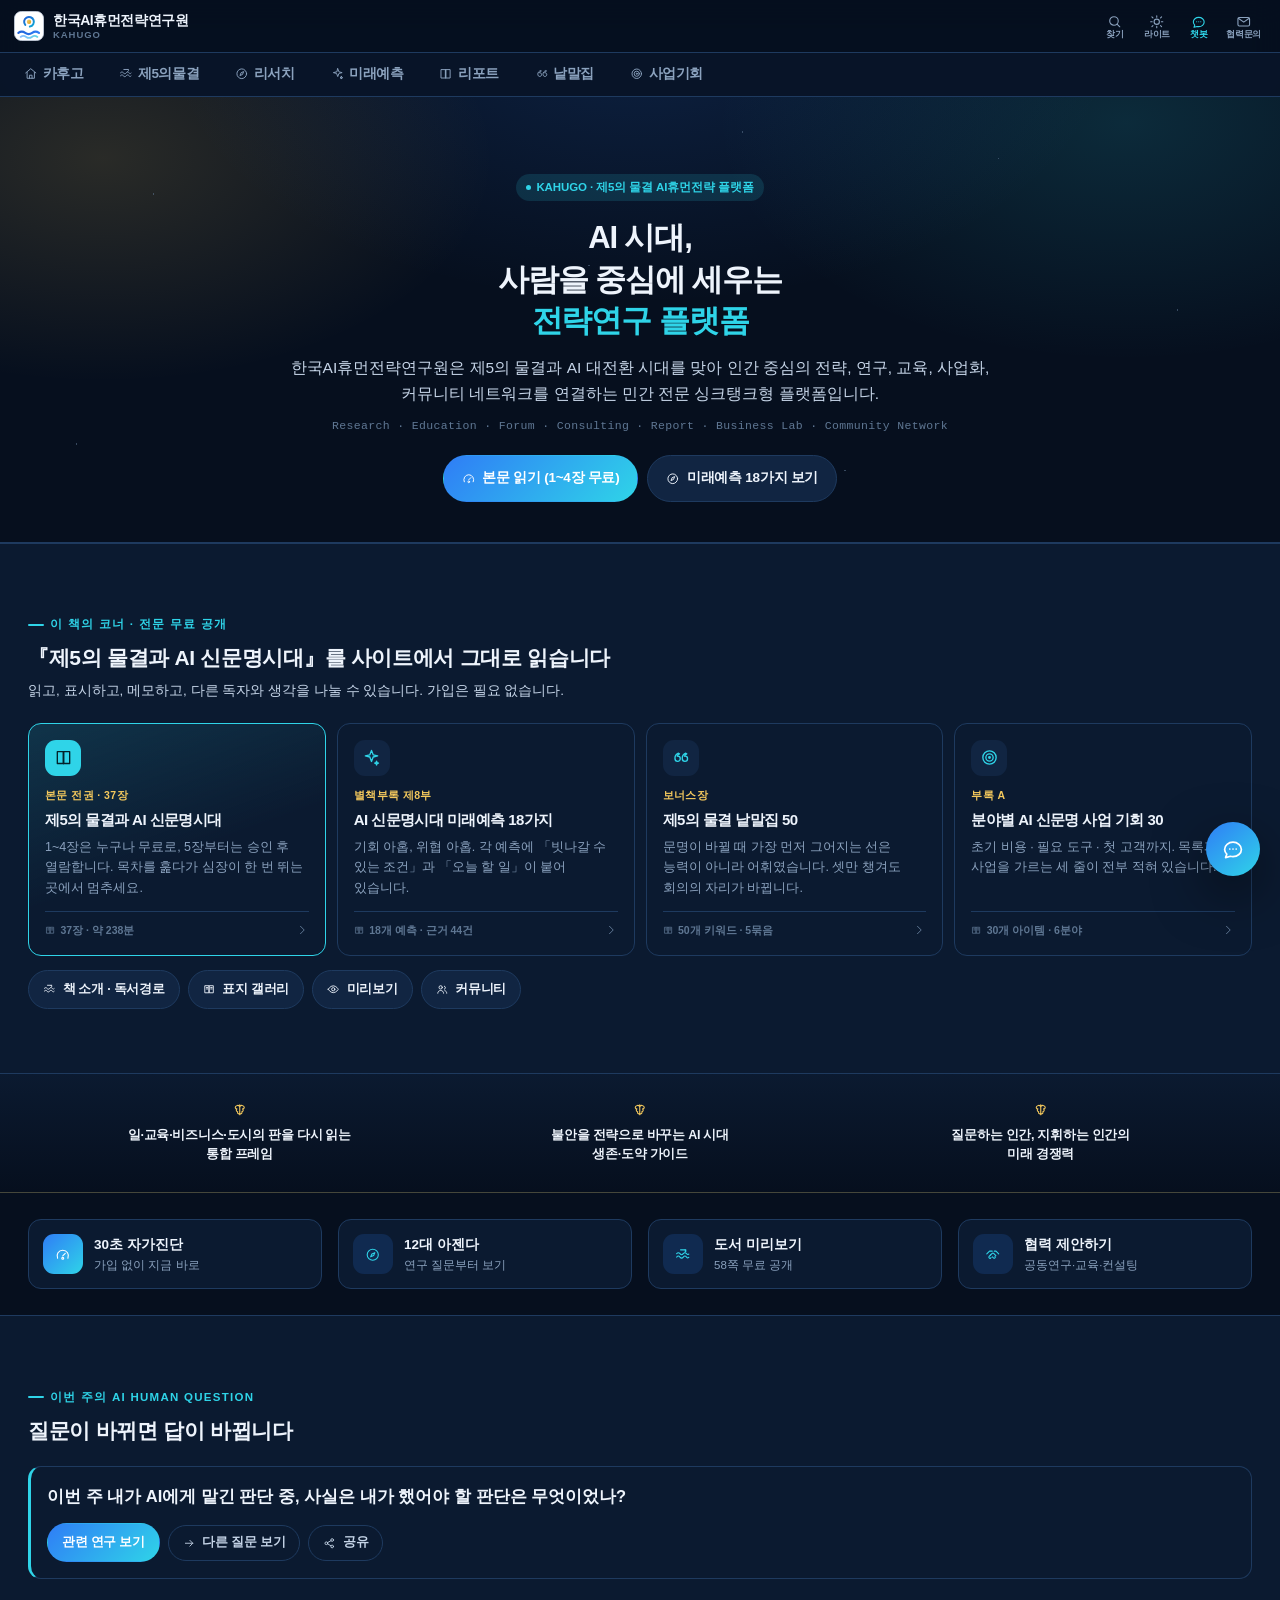
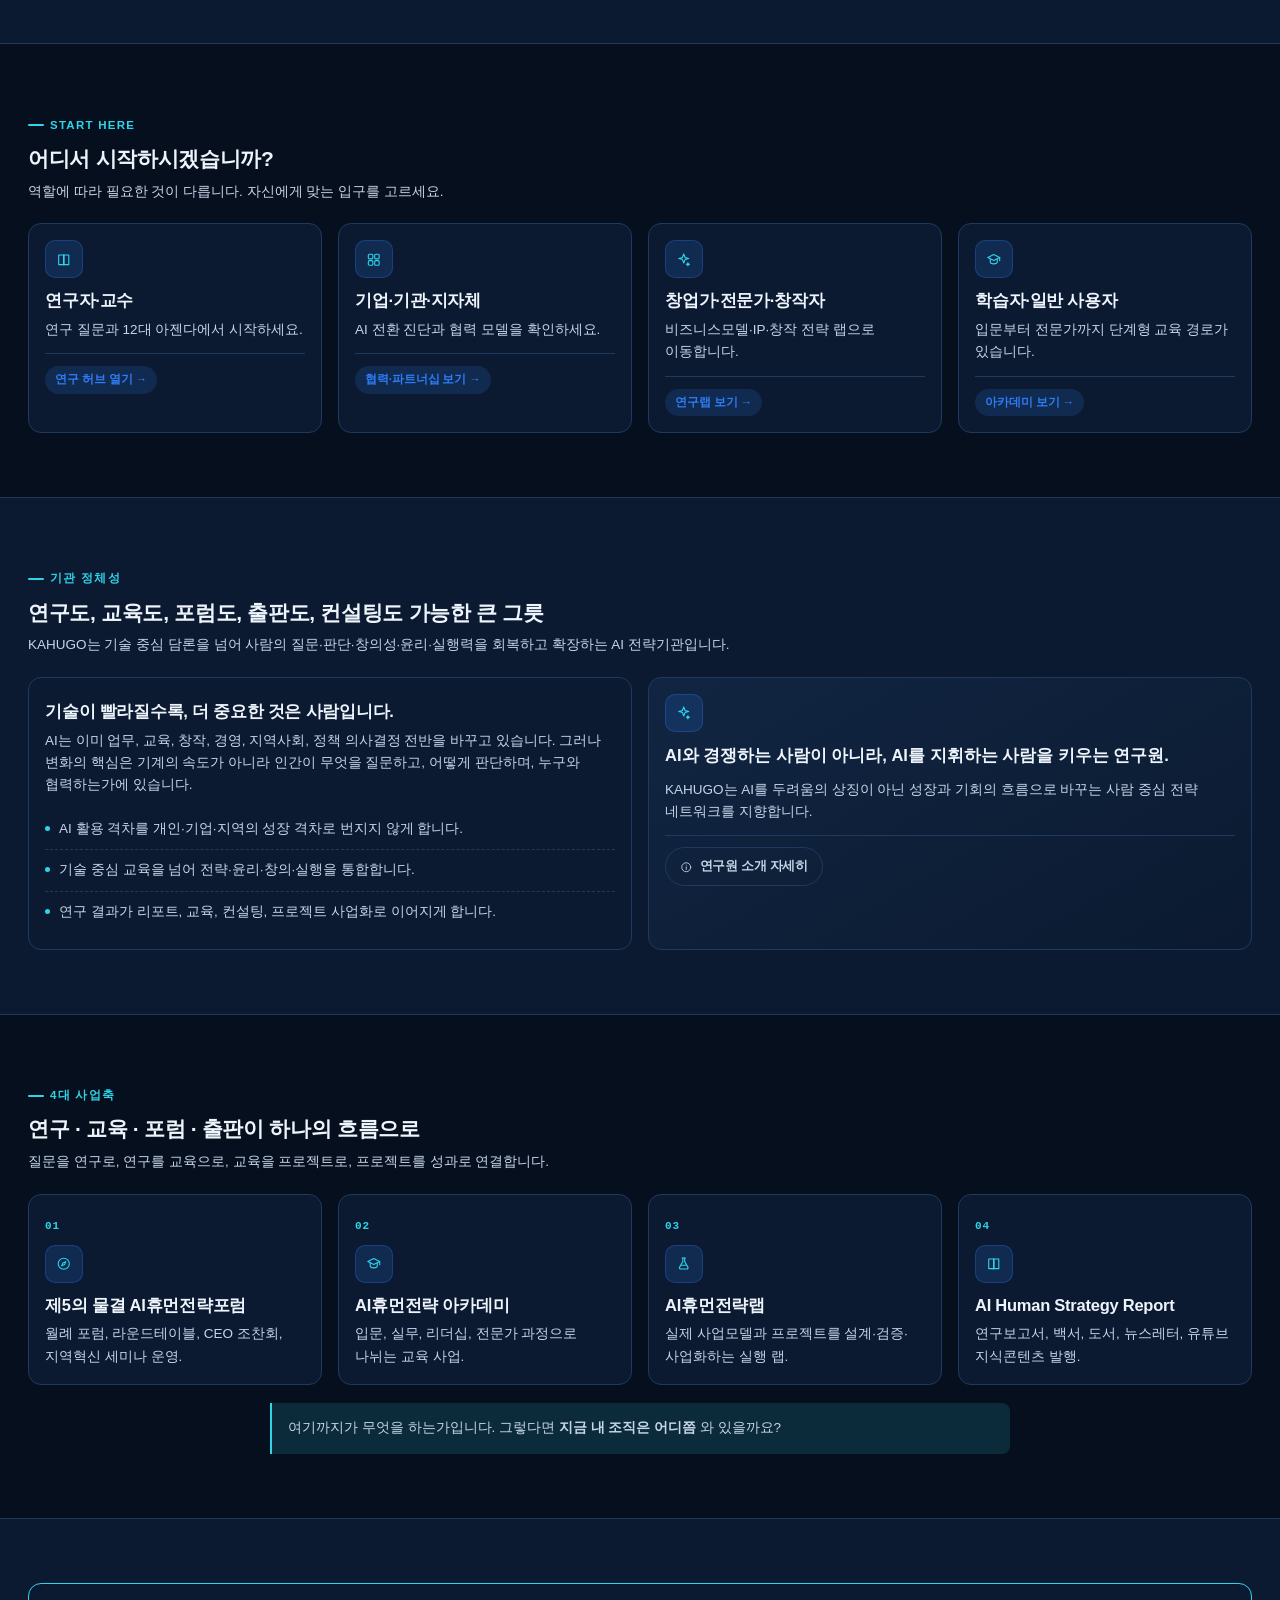
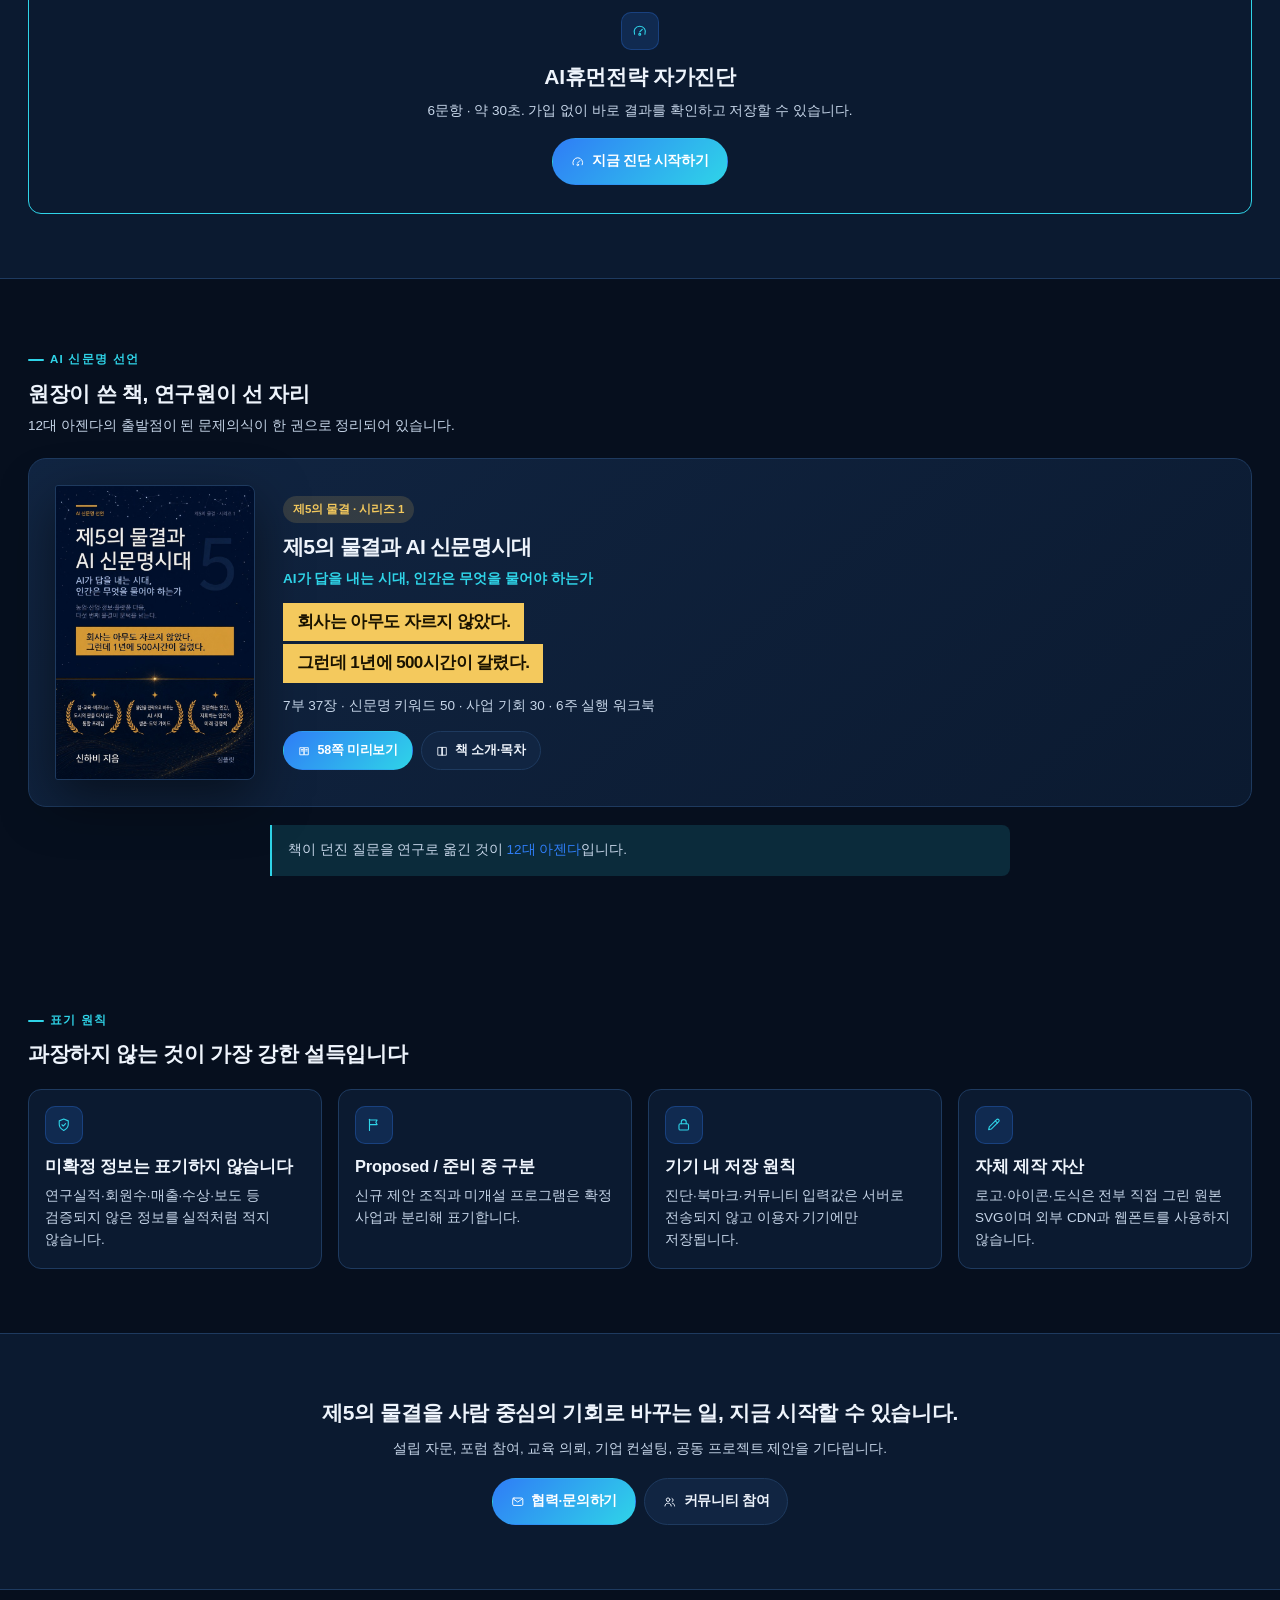
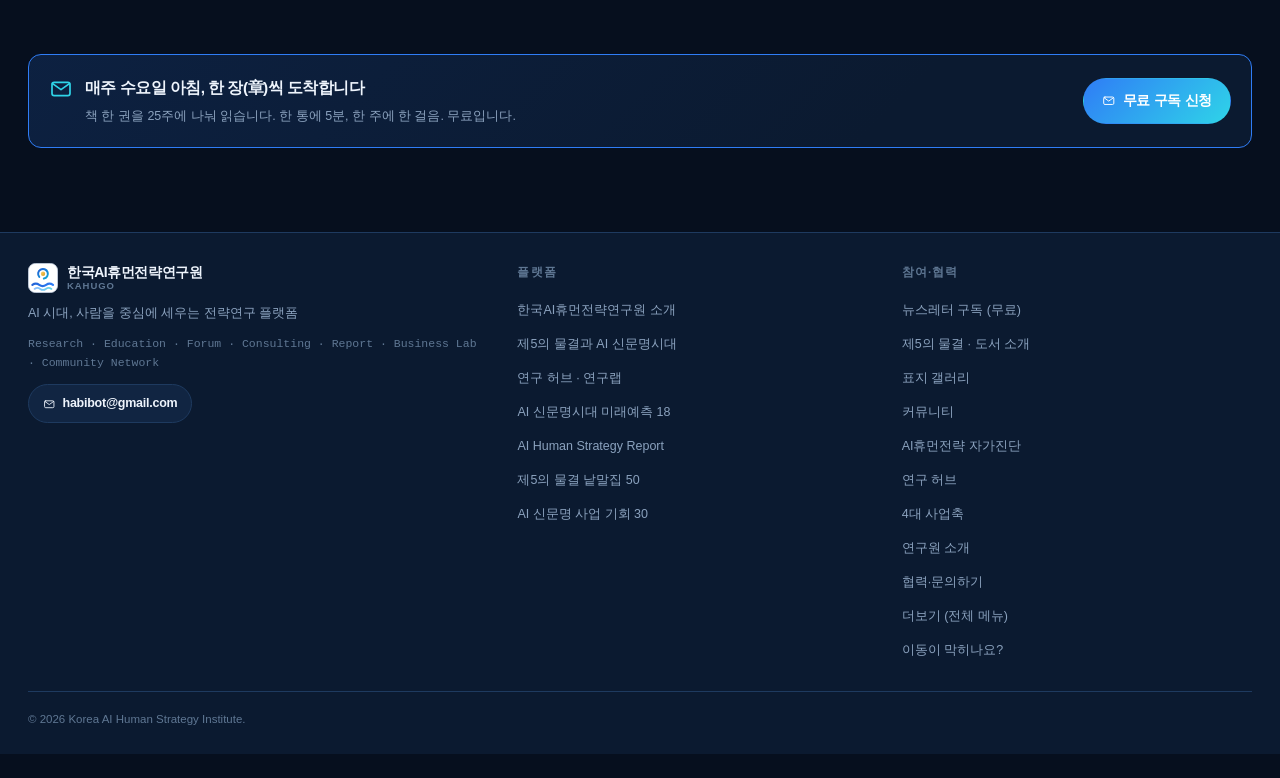
==== commit 46617ad2: "KAHUGO v3.2 전체 소스 교체" ====
--- a/index.html
+++ b/index.html
@@ -4,26 +4,26 @@
 <meta charset="utf-8">
 <meta name="viewport" content="width=device-width, initial-scale=1, viewport-fit=cover">
 <title>한국AI휴먼전략연구원 KAHUGO · AI 시대, 사람을 중심에 세우는 전략연구 플랫폼</title>
-<meta name="description" content="한국AI휴먼전략연구원(KAHUGO)은 제5의 물결과 AI 대전환 시대에 인간 중심의 전략·연구·교육·사업화·커뮤니티를 연결하는 민간 전문 싱크탱크형 플랫폼입니다. 12대 AI휴먼전략 아젠다, 10대 창립선언, 4대 사업축, 자가진단, 도서 『제5의 물결과 AI 신문명시대』 미리보기를 제공합니다.">
-<meta name="keywords" content="한국AI휴먼전략연구원,KAHUGO,AI휴먼전략,제5의 물결,AI 신문명,AI 전략연구,AI 리터러시,AI 거버넌스,AI 전환,싱크탱크">
+<meta name="description" content="한국AI휴먼전략연구원(KAHUGO)은 제5의 물결과 AI 대전환 시대에 인간 중심의 전략·연구·교육·사업화·커뮤니티를 연결하는 민간 전문 싱크탱크형 플랫폼입니다. 도서 『제5의 물결과 AI 신문명시대』 58쪽 무료 미리보기, AI 신문명시대 미래예측 18가지, 제5의 물결 낱말집 50, 분야별 AI 신문명 사업 기회 30(전문 무료 공개), 주간 뉴스레터, 12대 아젠다와 자가진단을 제공합니다.">
+<meta name="keywords" content="한국AI휴먼전략연구원,KAHUGO,AI휴먼전략,제5의 물결,AI 신문명시대,미래예측 18가지,제5의 물결 낱말집,AI 사업 기회 30,AI 뉴스레터,신하비,AI 전략연구,AI 리터러시,AI 거버넌스,AI 전환,싱크탱크">
 <meta name="author" content="한국AI휴먼전략연구원 KAHUGO">
 <meta name="theme-color" content="#060f1e">
 <meta name="color-scheme" content="dark light">
 <meta name="format-detection" content="telephone=no">
 <!-- 실시간 편집(관리자 백엔드) 사용 여부. Cloudflare Pages + Functions 배포본은 on,
      일반 정적 웹호스팅 배포본은 off 입니다. off 이면 /api 를 호출하지 않습니다. -->
-<meta name="kahugo-api" content="on">
+<meta name="kahugo-api" content="off">
 
 <!-- 공유 카드 -->
 <meta property="og:type" content="website">
 <meta property="og:site_name" content="한국AI휴먼전략연구원 KAHUGO">
 <meta property="og:title" content="한국AI휴먼전략연구원 KAHUGO">
-<meta property="og:description" content="AI 시대, 사람을 중심에 세우는 전략연구 플랫폼 — 12대 아젠다 · 10대 창립선언 · 자가진단 · 『제5의 물결과 AI 신문명시대』 58쪽 미리보기">
+<meta property="og:description" content="58쪽 무료 미리보기 · 미래예측 18가지 · 낱말집 50 · 사업 기회 30 · 주간 뉴스레터 — 『제5의 물결과 AI 신문명시대』를 읽고 나누는 플랫폼">
 <meta property="og:image" content="assets/og.png">
 <meta property="og:locale" content="ko_KR">
 <meta name="twitter:card" content="summary_large_image">
 <meta name="twitter:title" content="한국AI휴먼전략연구원 KAHUGO">
-<meta name="twitter:description" content="AI 시대, 사람을 중심에 세우는 전략연구 플랫폼">
+<meta name="twitter:description" content="58쪽 무료 미리보기 · 미래예측 18 · 낱말집 50 · 사업 기회 30 · 주간 뉴스레터">
 <meta name="twitter:image" content="assets/og.png">
 
 <!-- 아이콘 · PWA -->
@@ -53,7 +53,7 @@
 {"@context":"https://schema.org","@type":"Organization",
 "name":"한국AI휴먼전략연구원","alternateName":["KAHUGO","Korea AI Human Strategy Institute"],
 "description":"AI 시대, 사람을 중심에 세우는 전략연구 플랫폼",
-"email":"habibot@naver.com","logo":"assets/kahugo-mark.svg",
+"email":"habibot@gmail.com","logo":"assets/kahugo-mark.svg",
 "knowsAbout":["AI 전략","AI 리터러시","AI 거버넌스","조직 전환","AI 사업화","미래전략"]}
 </script>
 </head>
@@ -105,7 +105,7 @@
     <svg viewBox="0 0 24 24" fill="none" stroke="currentColor" stroke-width="1.7" stroke-linecap="round" aria-hidden="true">
       <circle cx="10.8" cy="10.8" r="6.6"/><path d="m15.6 15.6 4.2 4.2"/>
     </svg>
-    <input type="search" id="search-input" placeholder="연구·랩·프로그램·리포트·도서 찾기" autocomplete="off" aria-label="검색어 입력">
+    <input type="search" id="search-input" placeholder="본문 37장 · 미래예측 · 낱말 · 사업기회 찾기" autocomplete="off" aria-label="검색어 입력">
     <button type="button" class="panel__close" data-action="close-panels" aria-label="검색 닫기">
       <svg viewBox="0 0 24 24" fill="none" stroke="currentColor" stroke-width="1.8" stroke-linecap="round" aria-hidden="true"><path d="m5.8 5.8 12.4 12.4M18.2 5.8 5.8 18.2"/></svg>
     </button>
@@ -165,7 +165,7 @@
     <h1 style="color:#eef4fc">자바스크립트가 꺼져 있습니다</h1>
     <p>이 플랫폼은 화면 전환과 검색·진단·미리보기 기능에 자바스크립트를 사용합니다.
     브라우저 설정에서 자바스크립트를 허용한 뒤 새로고침해 주세요.</p>
-    <p>문의: <a href="mailto:habibot@naver.com" style="color:#2fd4e8">habibot@naver.com</a></p>
+    <p>문의: <a href="mailto:habibot@gmail.com" style="color:#2fd4e8">habibot@gmail.com</a></p>
   </div>
 </noscript>
 
@@ -174,6 +174,13 @@
 
 <script src="data.js"></script>
 <script src="book.js"></script>
+<!-- v3 신설 코너 콘텐츠 (도서 원고 원문 기반) -->
+<script src="content-futures.js"></script>
+<script src="content-lexicon.js"></script>
+<script src="content-opps.js"></script>
+<script src="content-news.js"></script>
+<script src="content-manuscript.js"></script>
+<script src="views-v3.js"></script>
 <script src="app.js"></script>
 
 <!-- ══════ 부트 가드 · 모바일 파일열기(content:// · file://) 깨짐 차단 ══════ -->
@@ -186,7 +193,8 @@
     catch (e) { return true; }
   }
   function jsReady() {
-    return !!(window.KAHUGO_DATA && window.KAHUGO_BOOK && window.KAHUGO_ROUTES);
+    return !!(window.KAHUGO_DATA && window.KAHUGO_BOOK && window.KAHUGO_ROUTES &&
+              window.KAHUGO_FUTURES && window.KAHUGO_LEXICON && window.KAHUGO_OPPS && window.KAHUGO_NEWS);
   }
   function localScheme() {
     return /^(file|content|blob|android-app):/i.test(location.protocol);
@@ -249,7 +257,7 @@
 
         '<p style="' + dim + ';margin-top:22px;border-top:1px solid #16304f;padding-top:14px">' +
           '진단: ' + reasons.join(' · ') + '<br>' +
-          '문의 <a href="mailto:habibot@naver.com" style="color:#7ad6ec">habibot@naver.com</a><br>' +
+          '문의 <a href="mailto:habibot@gmail.com" style="color:#7ad6ec">habibot@gmail.com</a><br>' +
           '© 2026 Korea AI Human Strategy Institute.</p>' +
       '</div>';
 
@@ -266,7 +274,7 @@
     if (css && js) return;
     var reasons = [];
     if (!css) reasons.push('디자인 파일(styles.css) 미연결');
-    if (!js) reasons.push('기능 파일(app.js) 미연결');
+    if (!js) reasons.push('기능·콘텐츠 파일(app.js / content-*.js) 미연결');
     reasons.push('열기 방식 ' + location.protocol.replace(':', ''));
     paint(reasons);
   }
--- a/styles.css
+++ b/styles.css
@@ -1,5 +1,5 @@
 /* ============================================================
-   KAHUGO PLATFORM · styles.css  (v2.2)
+   KAHUGO PLATFORM · styles.css  (v3.0)
    한국AI휴먼전략연구원 · 독립 풀스크린 반응형 웹앱 플랫폼
    ------------------------------------------------------------
    목차
@@ -23,6 +23,8 @@
   --accent:#2fd4e8;         /* Human Cyan     · 보조 강조 */
   --gold:#f4c95d;           /* Warm Gold      · 하이라이트 */
   --teal:#19c39c;
+  --danger:#ef6a5f;         /* 보류·오류 상태 표기 전용 */
+  --danger-soft:rgba(239,106,95,.15);
 
   /* ── 다크(기본) 표면 4단 ── */
   --bg:#060f1e;             /* 최하위 배경 */
@@ -110,6 +112,8 @@
   --accent:#0a9fb8;
   --gold:#b8860b;
   --teal:#0f9d7e;
+  --danger:#c8453b;
+  --danger-soft:rgba(200,69,59,.10);
 
   --brand-soft:rgba(31,98,214,.09);
   --accent-soft:rgba(10,159,184,.10);
@@ -262,7 +266,7 @@
 /* ── 좁은 화면 아이콘바 축약 (375px 밀림 방지) ──
    ‘내 서재’는 하단 탭바에 동일 항목이 있으므로 모바일에서 상단에서 감춘다. */
 @media (max-width:560px) {
-  .iconbar .iconbtn--my { display:none; }
+  .iconbar .iconbtn--desk { display:none !important; }
   .iconbtn { min-width:37px; padding:0 3px; }
   .brand__mark { width:27px; height:27px; flex:0 0 27px; }
   .brand__ko { font-size:12.5px; }
@@ -337,10 +341,19 @@
   .nav { gap:4px; }
   .nav__item { flex:0 0 auto; padding:0 16px; font-size:13.5px; }
 }
-/* 모바일 375px: 6개 전부 노출 (아이콘 숨기고 글자만) */
-@media (max-width:520px) {
+/* 375px 모바일: 7대 대메뉴는 절대 접히거나 잘리지 않는다.
+   한 줄에 욱여넣지 않고 '가로 스크롤 탭'으로 항상 전부 노출한다.
+   (아이콘은 숨겨 폭을 아끼고, 글자는 줄바꿈 없이 스냅 스크롤된다) */
+@media (max-width:720px) {
+  .nav { overflow-x:auto; padding:0 4px; gap:2px; }
   .nav__item svg { display:none; }
-  .nav__item { font-size:12.5px; padding:0 3px; letter-spacing:-.05em; }
+  .nav__item {
+    flex:0 0 auto; min-width:64px; font-size:12.5px; padding:0 12px;
+    letter-spacing:-.02em; scroll-snap-align:start;
+  }
+}
+@media (max-width:359px) {
+  .nav__item { font-size:12px; padding:0 10px; min-width:58px; }
 }
 
 /* ── 하단 탭바 (모바일·태블릿) ── */
@@ -375,6 +388,8 @@
   width:26px; height:2.5px; background:var(--accent); border-radius:0 0 3px 3px;
 }
 .bottomnav__item span { white-space:nowrap; overflow:hidden; text-overflow:ellipsis; max-width:100%; }
+.bottomnav__ic { position:relative; display:inline-flex; }
+.bottomnav__dot { top:-4px; right:-9px; }
 
 /* ── 챗봇 FAB (데스크톱 전용 · 모바일은 하단탭과 충돌 방지) ── */
 .fab {
@@ -506,7 +521,22 @@
 .badge--accent { background:var(--accent-soft); color:var(--accent); border-color:transparent; }
 .badge--gold   { background:var(--gold-soft); color:var(--gold); border-color:transparent; }
 .badge--brand  { background:var(--brand-soft); color:var(--brand); border-color:transparent; }
+.badge--ok     { background:rgba(25,195,156,.14); color:var(--teal); border-color:transparent; }
+.badge--wait   { background:var(--gold-soft); color:var(--gold); border-color:transparent; }
+.badge--danger { background:var(--danger-soft); color:var(--danger); border-color:transparent; }
 .badge--dot::before { content:''; width:5px; height:5px; border-radius:50%; background:currentColor; }
+
+/* ── 책전체보기 잠금 게이트 ── */
+.bkgate {
+  margin:18px 0; padding:28px 20px; border-radius:var(--r);
+  background:var(--surface); border:1px solid var(--line);
+  text-align:center; max-width:560px; margin-left:auto; margin-right:auto;
+}
+.bkgate > svg { width:30px; height:30px; color:var(--gold); margin-bottom:10px; }
+.bkgate h3 { font-size:var(--fs-h3); margin:0 0 8px; }
+.bkgate p { font-size:var(--fs-sm); color:var(--sub); line-height:1.7; margin:0; }
+.bkgate .row { flex-wrap:wrap; }
+.bkgate__n { margin-top:14px !important; font-size:11.5px !important; color:var(--faint) !important; }
 
 .chips { display:flex; flex-wrap:wrap; gap:6px; }
 .chips--x { flex-wrap:nowrap; overflow-x:auto; -webkit-overflow-scrolling:touch; scrollbar-width:none; padding-bottom:2px; }
@@ -763,32 +793,64 @@
 
 /* ══════════ §7. 화면별 ══════════════════════════════════ */
 
-/* ── 히어로 ── */
+/* ── 히어로 (중앙 정렬 랜딩페이지형 · 별자리 점묘 배경으로 시각적 디테일 강화) ── */
 .hero {
   position:relative; overflow:hidden;
-  padding:40px 0 34px;
+  padding:44px 0 30px;
   border-bottom:1px solid var(--line);
 }
-@media (min-width:721px) { .hero { padding:66px 0 56px; } }
+@media (min-width:721px) { .hero { padding:76px 0 40px; } }
 .hero::before {
   content:''; position:absolute; inset:0; pointer-events:none;
   background:
-    radial-gradient(760px 380px at 12% -8%, var(--brand-soft), transparent 62%),
-    radial-gradient(620px 340px at 92% 8%, var(--accent-soft), transparent 66%);
-}
-.hero__in { position:relative; z-index:1; max-width:800px; }
-.hero__badge { margin-bottom:14px; }
+    radial-gradient(760px 420px at 50% -12%, var(--brand-soft), transparent 62%),
+    radial-gradient(620px 360px at 88% 6%, var(--accent-soft), transparent 66%),
+    radial-gradient(560px 320px at 8% 14%, var(--gold-soft), transparent 70%);
+}
+.hero::after {
+  content:''; position:absolute; inset:0; pointer-events:none; opacity:.55;
+  background-image:
+    radial-gradient(1.4px 1.4px at 12% 22%, var(--faint) 60%, transparent 61%),
+    radial-gradient(1.2px 1.2px at 78% 14%, var(--faint) 60%, transparent 61%),
+    radial-gradient(1.6px 1.6px at 34% 62%, var(--faint) 55%, transparent 56%),
+    radial-gradient(1.2px 1.2px at 92% 48%, var(--faint) 60%, transparent 61%),
+    radial-gradient(1.4px 1.4px at 58% 8%, var(--faint) 60%, transparent 61%),
+    radial-gradient(1.2px 1.2px at 6% 78%, var(--faint) 60%, transparent 61%),
+    radial-gradient(1.6px 1.6px at 66% 84%, var(--faint) 55%, transparent 56%),
+    radial-gradient(1.2px 1.2px at 46% 38%, var(--faint) 60%, transparent 61%);
+  background-repeat:no-repeat;
+}
+.hero__in { position:relative; z-index:1; max-width:760px; margin:0 auto; text-align:center; }
+.hero__badge { margin-bottom:16px; }
 .hero__h {
   font-size:var(--fs-hero); font-weight:820; color:var(--ink);
   line-height:1.34; letter-spacing:-.035em; margin-bottom:13px;
 }
 .hero__h em { font-style:normal; color:var(--accent); }
-.hero__sub { font-size:var(--fs-body); color:var(--ink-2); max-width:var(--read); margin-bottom:9px; }
+.hero__sub { font-size:var(--fs-body); color:var(--ink-2); max-width:var(--read); margin:0 auto 9px; }
 .hero__focus {
   font-size:var(--fs-cap); color:var(--faint); letter-spacing:.03em;
   margin-bottom:20px; font-family:var(--font-num);
 }
-.hero__cta { display:flex; flex-wrap:wrap; gap:9px; }
+.hero__cta { display:flex; flex-wrap:wrap; gap:9px; justify-content:center; }
+
+/* ── 신뢰 배지 3종(로렐 리스) — 항상 브랜드 남색 밴드, 라이트/다크 공통 ── */
+.laurels {
+  background:linear-gradient(180deg, #0b1a30, #060f1e);
+  border-bottom:1px solid rgba(244,201,93,.25);
+  padding:22px 0;
+}
+.laurels__in {
+  max-width:var(--max); margin:0 auto; padding:0 calc(16px + var(--safe-l)) 0 calc(16px + var(--safe-r));
+  display:grid; grid-template-columns:1fr; gap:14px;
+}
+@media (min-width:641px) { .laurels__in { grid-template-columns:repeat(3, 1fr); gap:10px; } }
+.laurel {
+  display:flex; flex-direction:column; align-items:center; text-align:center; gap:8px;
+  padding:6px 10px;
+}
+.laurel > svg { width:26px; height:26px; color:var(--gold); flex:0 0 auto; }
+.laurel span { font-size:12.5px; font-weight:700; color:#eef4fc; line-height:1.55; letter-spacing:-.02em; }
 
 /* ── 퀵액션 ── */
 .qa {
@@ -1523,3 +1585,655 @@
   display:flex; justify-content:space-between; gap:8px;
   font-size:11.5px; color:var(--sub); margin:-6px 0 12px;
 }
+
+/* ════════════════════════════════════════════════════════════
+   §9. v3 확장 — 신설 독립퍼널 컴포넌트
+   ------------------------------------------------------------
+   미래예측 · 낱말집 · 사업기회 · 뉴스레터 · 본문리더 · 더보기
+   ★ 320~1440px 전 구간 넘침 0 을 전제로 작성했습니다.
+   ════════════════════════════════════════════════════════════ */
+
+/* ── 아이콘 부풀림 전역 방어 ──
+   크기 규칙이 없는 SVG 가 컨테이너 폭만큼 커지던 문제를 원천 차단한다. */
+svg.ico { width:1em; height:1em; flex:0 0 auto; vertical-align:-.14em; }
+svg:not([width]):not(.ico) { max-width:100%; max-height:100%; }
+.rdbar svg, .c3cm svg, .mtile svg, .c3note svg, .c3act svg, .c3q svg,
+.fcard svg, .ocard svg, .lcard svg, .ncard svg, .rrow svg, .rresume svg,
+.c3nav svg, .c3cta svg, .nsub svg, .mlogin svg, .sso svg, .c3empty svg
+{ width:1em; height:1em; flex:0 0 auto; }
+
+/* ── 읽기 전용 래퍼 ── */
+.wrap--read { max-width:760px; }
+
+/* ── 코너 히어로 ── */
+.c3hero { padding:20px 0 14px; }
+.c3hero--sm { padding:14px 0 8px; }
+.c3hero__kick {
+  display:inline-block; margin-bottom:8px; padding:4px 11px;
+  border-radius:var(--r-pill); background:var(--brand-soft);
+  color:var(--brand); font-size:11px; font-weight:800; letter-spacing:.02em;
+}
+html[data-theme="dark"] .c3hero__kick { color:#8fc0ff; }
+.c3hero__t {
+  font-size:23px; line-height:1.28; font-weight:820; color:var(--ink);
+  letter-spacing:-.035em; margin:0 0 7px; word-break:keep-all;
+}
+.c3hero__s { font-size:14px; color:var(--ink-2); margin:0 0 6px; word-break:keep-all; line-height:1.55; }
+.c3hero__d { font-size:12.5px; color:var(--sub); margin:0; word-break:keep-all; line-height:1.6; }
+.c3hero__chips { display:flex; flex-wrap:wrap; gap:8px; margin-top:14px; }
+@media (min-width:768px) { .c3hero__t { font-size:29px; } .c3hero__s { font-size:15.5px; } }
+
+.c3stat {
+  flex:1 1 120px; min-width:0;
+  padding:9px 11px; border-radius:var(--r-sm);
+  background:var(--surface); border:1px solid var(--line);
+}
+.c3stat b { display:block; font-size:15.5px; font-weight:820; color:var(--accent); letter-spacing:-.02em; }
+.c3stat span { display:block; font-size:10.5px; color:var(--sub); margin-top:2px; letter-spacing:-.02em; }
+
+/* ── 안내 노트 ── */
+.c3note {
+  display:flex; gap:11px; align-items:flex-start;
+  padding:13px 14px; margin:14px 0;
+  border-radius:var(--r); border:1px solid var(--line);
+  background:var(--surface); border-left:3px solid var(--accent);
+}
+.c3note svg { color:var(--accent); margin-top:2px; font-size:17px; }
+.c3note b { display:block; font-size:13.5px; color:var(--ink); margin-bottom:4px; letter-spacing:-.03em; word-break:keep-all; }
+.c3note span { display:block; font-size:12.5px; color:var(--sub); line-height:1.65; word-break:keep-all; }
+.c3note em { font-style:normal; color:var(--gold); font-weight:700; }
+
+/* ── 필터 칩 ── */
+.c3filter { display:flex; flex-wrap:wrap; gap:7px; margin:14px 0 12px; }
+.c3filter--sub { margin-top:-4px; }
+.chip--ghost { background:transparent; border-style:dashed; }
+.chip--sm { font-size:11px; padding:5px 10px; }
+
+/* ── 검색 폼 ── */
+.c3search {
+  position:relative; display:flex; align-items:center; gap:8px;
+  padding:0 12px; margin:14px 0 4px;
+  border-radius:var(--r-pill); border:1px solid var(--line); background:var(--surface-2);
+}
+.c3search > svg { color:var(--sub); font-size:17px; }
+.c3search .input { border:0; background:transparent; padding:11px 0; flex:1 1 auto; min-width:0; }
+.c3search .input:focus { box-shadow:none; }
+.c3search__x { color:var(--sub); display:inline-flex; padding:6px; }
+
+/* ── 미래예측 카드 ── */
+.fgrid { display:grid; gap:11px; grid-template-columns:1fr; margin:6px 0 22px; }
+@media (min-width:640px) { .fgrid { grid-template-columns:repeat(2,minmax(0,1fr)); } }
+@media (min-width:1080px){ .fgrid { grid-template-columns:repeat(3,minmax(0,1fr)); } }
+
+.fcard {
+  display:block; padding:15px 15px 13px;
+  border-radius:var(--r); border:1px solid var(--line); background:var(--surface);
+  text-decoration:none; color:inherit; min-width:0;
+  transition:border-color .18s ease, transform .18s ease, box-shadow .18s ease;
+}
+.fcard:hover { border-color:var(--brand); transform:translateY(-2px); box-shadow:var(--shadow); text-decoration:none; }
+.fcard.is-seen { opacity:.82; }
+.fcard__top { display:flex; align-items:center; gap:7px; margin-bottom:9px; flex-wrap:wrap; }
+.fcard__no {
+  font-size:11px; font-weight:850; color:var(--faint);
+  font-variant-numeric:tabular-nums; letter-spacing:.06em;
+}
+.fcard__seen { margin-left:auto; font-size:10px; color:var(--teal); display:inline-flex; align-items:center; gap:3px; }
+.fcard__t { font-size:15.5px; font-weight:800; color:var(--ink); line-height:1.35; margin:0 0 6px; letter-spacing:-.035em; word-break:keep-all; }
+.fcard__s { font-size:12px; color:var(--accent); margin:0 0 8px; line-height:1.5; word-break:keep-all; }
+.fcard__lead { font-size:12.5px; color:var(--sub); margin:0 0 11px; line-height:1.6; word-break:keep-all;
+  display:-webkit-box; -webkit-line-clamp:3; -webkit-box-orient:vertical; overflow:hidden; }
+.fcard__meta { display:flex; flex-wrap:wrap; gap:9px; padding-top:9px; border-top:1px solid var(--line); }
+.fcard__meta span { display:inline-flex; align-items:center; gap:4px; font-size:10.5px; color:var(--faint); }
+
+.tag {
+  display:inline-flex; align-items:center; gap:4px;
+  padding:3px 9px; border-radius:var(--r-pill);
+  font-size:10.5px; font-weight:800; letter-spacing:-.02em;
+}
+.tag--op { background:rgba(25,195,156,.14); color:var(--teal); }
+.tag--rk { background:rgba(244,201,93,.15); color:var(--gold); }
+.tag--acc{ background:var(--accent-soft); color:var(--accent); }
+.tag--tier{ background:var(--brand-soft); color:var(--brand); }
+html[data-theme="dark"] .tag--tier { color:#8fc0ff; }
+
+/* ── 상세 헤더 ── */
+.c3det { padding:14px 0 4px; }
+.c3det__top { display:flex; align-items:center; gap:8px; flex-wrap:wrap; margin-bottom:9px; }
+.c3det__no {
+  padding:4px 11px; border-radius:var(--r-pill);
+  background:var(--surface-2); color:var(--ink);
+  font-size:11.5px; font-weight:850; letter-spacing:.03em;
+}
+.c3det__t { font-size:22px; line-height:1.3; font-weight:830; color:var(--ink); margin:0 0 8px; letter-spacing:-.04em; word-break:keep-all; }
+@media (min-width:768px) { .c3det__t { font-size:28px; } }
+.c3det__s { font-size:13.5px; color:var(--accent); margin:0 0 12px; line-height:1.55; word-break:keep-all; }
+.c3det__meta { display:flex; flex-wrap:wrap; gap:8px; margin-bottom:14px; }
+.c3det__meta span {
+  display:inline-flex; align-items:center; gap:5px;
+  padding:5px 11px; border-radius:var(--r-pill);
+  background:var(--surface); border:1px solid var(--line);
+  font-size:11.5px; color:var(--sub);
+}
+.c3det__meta b { color:var(--ink); font-weight:750; }
+
+.c3lead {
+  margin:0 0 4px; padding:13px 15px;
+  border-radius:var(--r); border-left:3px solid var(--gold);
+  background:var(--gold-soft);
+  font-size:14px; line-height:1.7; color:var(--ink); font-weight:650;
+  word-break:keep-all;
+}
+
+/* ── 진행률 ── */
+.rdprog { height:3px; border-radius:3px; background:var(--surface-2); overflow:hidden; margin:4px 0 10px; }
+.rdprog > i { display:block; height:100%; width:0; background:linear-gradient(90deg,var(--brand),var(--accent)); transition:width .2s ease; }
+
+/* ── 읽기 도구막대 ── */
+.rdbar {
+  position:sticky; top:calc(var(--appbar-h) + var(--navbar-h)); z-index:5;
+  display:flex; align-items:center; gap:4px; flex-wrap:nowrap;
+  overflow-x:auto; scrollbar-width:none;
+  padding:8px 4px; margin:10px 0 4px;
+  border-radius:var(--r-pill); border:1px solid var(--line);
+  background:color-mix(in srgb, var(--surface) 94%, transparent);
+  -webkit-backdrop-filter:blur(10px); backdrop-filter:blur(10px);
+}
+@supports not (background: color-mix(in srgb, red 50%, blue)) { .rdbar { background:var(--surface); } }
+.rdbar::-webkit-scrollbar { display:none; }
+.rdbar__b {
+  display:inline-flex; align-items:center; gap:4px; flex:0 0 auto;
+  min-height:34px; padding:0 11px; border-radius:var(--r-pill);
+  color:var(--sub); font-size:11.5px; font-weight:700; letter-spacing:-.03em;
+  transition:background .15s ease, color .15s ease;
+}
+.rdbar__b:hover { background:var(--surface-2); color:var(--ink); }
+.rdbar__b:active { transform:scale(.96); }
+.rdbar__fs { flex:0 0 auto; font-size:11px; color:var(--faint); font-weight:750; min-width:38px; text-align:center; }
+.rdbar__sp { flex:1 1 auto; min-width:4px; }
+
+/* ── 본문 리더 ── */
+.rd { margin:6px 0 18px; }
+.rd__sec { margin-bottom:20px; }
+.rd__h {
+  font-size:16px; font-weight:800; color:var(--ink); margin:26px 0 11px;
+  letter-spacing:-.035em; line-height:1.4; word-break:keep-all;
+  padding-left:11px; border-left:3px solid var(--brand);
+  scroll-margin-top:calc(var(--appbar-h) + var(--navbar-h) + 60px);
+}
+.rd__sec:first-child .rd__h { margin-top:6px; }
+.rd__p {
+  position:relative; margin:0 0 15px; padding-right:26px;
+  font-size:15px; line-height:1.92; color:var(--ink-2);
+  word-break:keep-all; overflow-wrap:break-word;
+  transition:background .2s ease;
+}
+.rd__p.is-hl { background:var(--gold-soft); border-radius:6px; padding:6px 26px 6px 9px; margin-left:-9px; }
+.rd__mark {
+  position:absolute; top:2px; right:0;
+  width:24px; height:24px; border-radius:7px;
+  display:inline-flex; align-items:center; justify-content:center;
+  color:var(--line); opacity:0; transition:opacity .16s ease, color .16s ease;
+}
+.rd__p:hover .rd__mark, .rd__p.is-hl .rd__mark { opacity:1; color:var(--gold); }
+@media (hover:none) { .rd__mark { opacity:.5; } }
+.rd__mark:hover { color:var(--gold); background:var(--gold-soft); }
+.rd__mark svg { width:14px; height:14px; }
+
+.rd--fs1 .rd__p { font-size:13.5px; line-height:1.85; }
+.rd--fs2 .rd__p { font-size:14.5px; line-height:1.88; }
+.rd--fs3 .rd__p { font-size:16px;   line-height:1.94; }
+.rd--fs4 .rd__p { font-size:17.5px; line-height:2.0; }
+.rd--fs5 .rd__p { font-size:19.5px; line-height:2.06; }
+.rd--fs4 .rd__h { font-size:18px; }
+.rd--fs5 .rd__h { font-size:20px; }
+.rd--term .rd__p { font-size:16.5px; }
+
+/* ── 실행 3단 ── */
+.c3act { margin:18px 0; padding:16px; border-radius:var(--r); background:var(--surface); border:1px solid var(--line); }
+.c3act h3 { display:flex; align-items:center; gap:7px; font-size:14px; font-weight:800; color:var(--ink); margin:0 0 12px; letter-spacing:-.03em; }
+.c3act h3 svg { color:var(--gold); font-size:17px; }
+.c3act__g { display:grid; gap:9px; grid-template-columns:1fr; }
+@media (min-width:720px) { .c3act__g { grid-template-columns:repeat(3,minmax(0,1fr)); } }
+.c3act__i { padding:12px; border-radius:var(--r-sm); background:var(--surface-2); border-left:2.5px solid var(--brand); min-width:0; }
+.c3act__i b { display:block; font-size:12px; color:var(--accent); margin-bottom:5px; font-weight:800; letter-spacing:-.02em; }
+.c3act__i p { margin:0; font-size:12.5px; line-height:1.68; color:var(--ink-2); word-break:keep-all; }
+
+/* ── 마무리 질문 ── */
+.c3q {
+  display:flex; gap:12px; align-items:flex-start; margin:18px 0;
+  padding:16px; border-radius:var(--r);
+  background:var(--brand-soft); border:1px solid var(--line);
+}
+.c3q > svg { color:var(--brand); font-size:20px; flex:0 0 auto; }
+html[data-theme="dark"] .c3q > svg { color:#8fc0ff; }
+.c3q b { display:block; font-size:12px; color:var(--sub); margin-bottom:6px; font-weight:800; letter-spacing:.02em; }
+.c3q p { margin:0; font-size:14.5px; line-height:1.72; color:var(--ink); font-weight:650; word-break:keep-all; }
+
+/* ── 이전/다음 ── */
+.c3nav { display:grid; grid-template-columns:1fr 1fr; gap:9px; margin:20px 0; }
+.c3nav__b {
+  display:flex; align-items:center; gap:9px; min-width:0;
+  padding:13px 14px; border-radius:var(--r);
+  border:1px solid var(--line); background:var(--surface);
+  color:var(--ink-2); text-decoration:none;
+  transition:border-color .16s ease, background .16s ease;
+}
+.c3nav__b:hover { border-color:var(--brand); background:var(--surface-2); text-decoration:none; }
+.c3nav__b--n { justify-content:flex-end; text-align:right; }
+.c3nav__b span { min-width:0; display:block; font-size:12.5px; font-weight:700; letter-spacing:-.03em;
+  overflow:hidden; text-overflow:ellipsis; white-space:nowrap; }
+.c3nav__b i { display:block; font-style:normal; font-size:10.5px; color:var(--faint); font-weight:750; margin-bottom:2px; }
+.c3nav__b svg { color:var(--sub); font-size:16px; }
+
+/* ── 섹션 CTA ── */
+.c3cta {
+  display:flex; flex-direction:column; gap:13px; margin:22px 0;
+  padding:18px; border-radius:var(--r);
+  background:linear-gradient(135deg, var(--surface) 0%, var(--surface-2) 100%);
+  border:1px solid var(--line);
+}
+@media (min-width:768px) { .c3cta { flex-direction:row; align-items:center; justify-content:space-between; } }
+.c3cta h3 { font-size:15px; font-weight:800; color:var(--ink); margin:0 0 6px; letter-spacing:-.035em; word-break:keep-all; }
+.c3cta p { margin:0; font-size:12.5px; color:var(--sub); line-height:1.65; word-break:keep-all; }
+.c3cta__b { display:flex; flex-wrap:wrap; gap:8px; flex:0 0 auto; }
+
+/* ── 여는 글 · 근거자료 패널 ── */
+.c3panel { margin:12px 0 18px; padding:18px; border-radius:var(--r); background:var(--surface); border:1px solid var(--line); }
+.c3panel h3 { display:flex; align-items:center; gap:7px; font-size:14.5px; font-weight:800; color:var(--ink); margin:0 0 10px; letter-spacing:-.03em; }
+.c3panel h3 svg { color:var(--accent); font-size:17px; }
+.c3panel__lead { font-size:12.5px; color:var(--sub); line-height:1.7; margin:0 0 12px; word-break:keep-all; }
+.c3refs { margin:0 0 14px; padding-left:20px; }
+.c3refs li { font-size:12px; color:var(--sub); line-height:1.75; margin-bottom:7px; word-break:break-word; }
+
+/* ── 낱말집 ── */
+.lgrid { display:grid; gap:10px; grid-template-columns:1fr; margin:6px 0 22px; }
+@media (min-width:600px) { .lgrid { grid-template-columns:repeat(2,minmax(0,1fr)); } }
+@media (min-width:1020px){ .lgrid { grid-template-columns:repeat(3,minmax(0,1fr)); } }
+.lcard { padding:14px; border-radius:var(--r); border:1px solid var(--line); background:var(--surface); min-width:0;
+  transition:border-color .18s ease, transform .18s ease; }
+.lcard:hover { border-color:var(--accent); transform:translateY(-2px); }
+.lcard__h { display:flex; align-items:center; gap:8px; margin-bottom:8px; }
+.lcard__sym { font-size:15px; color:var(--accent); font-weight:800; flex:0 0 auto; }
+.lcard__h h3 { flex:1 1 auto; min-width:0; font-size:14.5px; font-weight:800; color:var(--ink); margin:0; letter-spacing:-.035em; word-break:keep-all; }
+.lcard__b { flex:0 0 auto; width:26px; height:26px; border-radius:8px; display:inline-flex; align-items:center; justify-content:center;
+  color:var(--sub); background:var(--surface-2); }
+.lcard__b:hover { color:var(--accent); }
+.lcard__b svg { width:14px; height:14px; }
+.lcard p { margin:0 0 11px; font-size:12.5px; line-height:1.72; color:var(--ink-2); word-break:keep-all; }
+.lcard__f { display:flex; gap:8px; flex-wrap:wrap; padding-top:10px; border-top:1px solid var(--line); }
+.lcard__x { display:inline-flex; align-items:center; gap:4px; font-size:11px; color:var(--sub); font-weight:700; text-decoration:none; }
+.lcard__x:hover { color:var(--accent); text-decoration:none; }
+
+/* ── 사업기회 ── */
+.ogrid { display:grid; gap:11px; grid-template-columns:1fr; margin:6px 0 22px; }
+@media (min-width:640px) { .ogrid { grid-template-columns:repeat(2,minmax(0,1fr)); } }
+@media (min-width:1080px){ .ogrid { grid-template-columns:repeat(3,minmax(0,1fr)); } }
+.ocard { display:block; padding:15px; border-radius:var(--r); border:1px solid var(--line); background:var(--surface);
+  color:inherit; text-decoration:none; min-width:0; transition:border-color .18s ease, transform .18s ease; }
+.ocard:hover { border-color:var(--brand); transform:translateY(-2px); text-decoration:none; }
+.ocard__h { display:flex; align-items:center; gap:8px; margin-bottom:8px; }
+.ocard__no { font-size:12px; font-weight:850; color:var(--faint); font-variant-numeric:tabular-nums; }
+.ocard__t { font-size:15px; font-weight:800; color:var(--ink); margin:0 0 6px; letter-spacing:-.035em; line-height:1.36; word-break:keep-all; }
+.ocard__d { font-size:12.5px; color:var(--sub); margin:0 0 11px; line-height:1.6; word-break:keep-all; }
+.ocard__dl { margin:0; padding-top:10px; border-top:1px solid var(--line); display:grid; gap:7px; }
+.ocard__dl dt { display:flex; align-items:center; gap:4px; font-size:10.5px; color:var(--faint); font-weight:750; margin-bottom:2px; }
+.ocard__dl dd { margin:0; font-size:12px; color:var(--ink-2); line-height:1.55; word-break:keep-all; }
+
+.o3grid { display:grid; gap:10px; grid-template-columns:1fr; margin:14px 0 4px; }
+@media (min-width:768px) { .o3grid { grid-template-columns:repeat(3,minmax(0,1fr)); } }
+.o3b { padding:14px; border-radius:var(--r); background:var(--surface); border:1px solid var(--line); min-width:0; }
+.o3b--key { border-color:var(--gold); background:var(--gold-soft); }
+.o3b__h { display:flex; align-items:center; gap:6px; font-size:11.5px; font-weight:800; color:var(--accent); margin-bottom:7px; letter-spacing:-.02em; }
+.o3b--key .o3b__h { color:var(--gold); }
+.o3b p { margin:0; font-size:13px; line-height:1.72; color:var(--ink-2); word-break:keep-all; }
+
+/* ── 뉴스레터 ── */
+.nsub { margin:16px 0; padding:18px; border-radius:var(--r); background:var(--surface); border:1px solid var(--line); }
+.nsub__h { display:flex; align-items:center; gap:9px; margin-bottom:7px; }
+.nsub__h svg { color:var(--accent); font-size:21px; }
+.nsub__h h3 { font-size:15.5px; font-weight:820; color:var(--ink); margin:0; letter-spacing:-.035em; word-break:keep-all; }
+.nsub__lead { font-size:12.5px; color:var(--sub); margin:0 0 15px; line-height:1.65; word-break:keep-all; }
+.nsub__row { display:grid; gap:11px; grid-template-columns:1fr; }
+@media (min-width:640px) { .nsub__row { grid-template-columns:1.4fr 1fr; } }
+.nsub__fs { border:0; padding:0; margin:14px 0 0; display:flex; flex-wrap:wrap; gap:8px; }
+.nsub__fs legend { font-size:11.5px; font-weight:800; color:var(--sub); margin-bottom:8px; padding:0; }
+.nsub__fs legend span { font-weight:600; color:var(--faint); }
+.radio, .chkbox {
+  display:inline-flex; align-items:center; gap:7px; min-height:38px;
+  padding:0 13px; border-radius:var(--r-pill);
+  border:1px solid var(--line); background:var(--surface-2);
+  font-size:12px; color:var(--ink-2); cursor:pointer; font-weight:650;
+}
+.radio span, .chkbox span { display:inline-flex; align-items:center; gap:5px; }
+.radio input, .chkbox input { accent-color:var(--brand); width:15px; height:15px; flex:0 0 auto; }
+.chkbox--agree { display:flex; align-items:flex-start; border-radius:var(--r); padding:12px 13px; margin-top:14px; min-height:0; }
+.chkbox--agree span { display:block; font-size:11.5px; line-height:1.65; color:var(--sub); word-break:keep-all; }
+.chkbox--agree b { color:var(--ink); }
+.nsub__btns { display:flex; flex-wrap:wrap; align-items:center; gap:11px; margin-top:16px; }
+.nsub__hint { font-size:11px; color:var(--faint); }
+.nsub--done { display:flex; gap:12px; align-items:flex-start; flex-wrap:wrap; border-color:var(--teal); }
+.nsub--done > svg { color:var(--teal); font-size:22px; flex:0 0 auto; }
+.nsub--done > div { flex:1 1 240px; min-width:0; }
+.nsub--done b { display:block; font-size:14px; color:var(--ink); margin-bottom:5px; }
+.nsub--done p { margin:0 0 4px; font-size:12.5px; color:var(--ink-2); word-break:break-word; }
+.nsub__note { font-size:11.5px; color:var(--faint); }
+
+.ngrid { display:grid; gap:11px; grid-template-columns:1fr; margin:6px 0 22px; }
+@media (min-width:640px) { .ngrid { grid-template-columns:repeat(2,minmax(0,1fr)); } }
+@media (min-width:1080px){ .ngrid { grid-template-columns:repeat(3,minmax(0,1fr)); } }
+.ncard { padding:15px; border-radius:var(--r); border:1px solid var(--line); background:var(--surface); min-width:0; }
+.ncard__h { display:flex; align-items:center; gap:7px; flex-wrap:wrap; margin-bottom:9px; }
+.ncard__no { font-size:11.5px; font-weight:850; color:var(--gold); font-variant-numeric:tabular-nums; }
+.ncard__min { margin-left:auto; display:inline-flex; align-items:center; gap:4px; font-size:10.5px; color:var(--faint); }
+.ncard__t { font-size:14.5px; font-weight:800; color:var(--ink); margin:0 0 7px; letter-spacing:-.035em; line-height:1.38; word-break:keep-all; }
+.ncard__hook { font-size:12.5px; color:var(--sub); margin:0 0 12px; line-height:1.65; word-break:keep-all;
+  display:-webkit-box; -webkit-line-clamp:3; -webkit-box-orient:vertical; overflow:hidden; }
+.ncard__f { display:flex; gap:7px; flex-wrap:wrap; padding-top:10px; border-top:1px solid var(--line); }
+.btn--xs { min-height:32px; padding:0 11px; font-size:11.5px; }
+
+/* ── 본문 목차 ── */
+.rlist { margin:0 0 18px; }
+.rlist__h { display:flex; align-items:baseline; gap:9px; padding:0 2px 9px; border-bottom:1px solid var(--line); margin-bottom:6px; }
+.rlist__h span { font-size:11px; font-weight:850; color:var(--accent); letter-spacing:.03em; flex:0 0 auto; }
+.rlist__h h3 { font-size:14px; font-weight:750; color:var(--ink); margin:0; letter-spacing:-.03em; word-break:keep-all; }
+.rrow {
+  display:flex; align-items:center; gap:10px; min-height:52px; padding:9px 4px;
+  border-bottom:1px solid var(--line-soft); color:var(--ink-2); text-decoration:none;
+  transition:background .15s ease; border-radius:8px;
+}
+.rrow:hover { background:var(--surface-2); text-decoration:none; }
+.rrow.is-seen .rrow__t { color:var(--sub); }
+.rrow__n { flex:0 0 34px; font-size:11.5px; font-weight:850; color:var(--faint); font-variant-numeric:tabular-nums; }
+.rrow__t { flex:1 1 auto; min-width:0; font-size:13.5px; font-weight:650; letter-spacing:-.035em; line-height:1.45; word-break:keep-all; }
+.rrow__m { flex:0 0 auto; display:inline-flex; align-items:center; gap:4px; font-size:10.5px; color:var(--faint); }
+.rrow__p { font-style:normal; color:var(--accent); font-weight:800; margin-left:4px; }
+.rrow > svg:last-child { flex:0 0 auto; color:var(--line); font-size:15px; }
+.rrow--lock { opacity:.72; }
+.rrow--lock .rrow__m { color:var(--gold); }
+.rd__teaser { font-size:var(--fs-body); line-height:var(--lh); color:var(--ink-2); margin:14px 0 0; }
+
+.rresume {
+  display:flex; align-items:center; gap:12px; margin:12px 0;
+  padding:14px 15px; border-radius:var(--r);
+  background:var(--brand-soft); border:1px solid var(--brand);
+  color:var(--ink); text-decoration:none;
+}
+.rresume:hover { text-decoration:none; }
+.rresume > svg { color:var(--brand); font-size:20px; flex:0 0 auto; }
+html[data-theme="dark"] .rresume > svg { color:#8fc0ff; }
+.rresume > div { flex:1 1 auto; min-width:0; }
+.rresume b { display:block; font-size:13px; margin-bottom:3px; }
+.rresume span { display:block; font-size:12px; color:var(--sub);
+  overflow:hidden; text-overflow:ellipsis; white-space:nowrap; }
+
+/* ── 표지 갤러리 ── */
+.cvgrid { display:grid; gap:16px; grid-template-columns:1fr; margin:14px 0 22px; }
+@media (min-width:600px) { .cvgrid { grid-template-columns:repeat(2,minmax(0,1fr)); } }
+.cvfig { margin:0; min-width:0; }
+.cvfig__b { display:block; width:100%; position:relative; border-radius:var(--r); overflow:hidden;
+  border:1px solid var(--line); background:var(--surface-2); padding:0; }
+.cvfig__b img { display:block; width:100%; height:auto; }
+.cvfig__z {
+  position:absolute; right:10px; bottom:10px;
+  display:inline-flex; align-items:center; gap:5px;
+  padding:6px 12px; border-radius:var(--r-pill);
+  background:rgba(6,15,30,.82); color:#eef4fc; font-size:11px; font-weight:750;
+}
+.cvfig figcaption { padding:10px 2px 0; }
+.cvfig figcaption b { display:block; font-size:13.5px; color:var(--ink); margin-bottom:3px; letter-spacing:-.03em; }
+.cvfig figcaption span { display:block; font-size:12px; color:var(--sub); line-height:1.6; word-break:keep-all; }
+
+/* ── 커뮤니티 블록 ── */
+.c3cm { margin:22px 0; padding:16px; border-radius:var(--r); background:var(--surface); border:1px solid var(--line); }
+.c3cm__head { display:flex; align-items:center; gap:8px; flex-wrap:wrap; margin-bottom:13px; }
+.c3cm__head > svg { color:var(--accent); font-size:18px; }
+.c3cm__head h3 { font-size:14px; font-weight:800; color:var(--ink); margin:0; letter-spacing:-.03em; }
+.c3cm__head h3 b { color:var(--accent); }
+.c3cm__note { flex:1 1 100%; font-size:11px; color:var(--faint); }
+@media (min-width:640px) { .c3cm__note { flex:0 0 auto; margin-left:auto; } }
+
+.c3vote { display:flex; flex-wrap:wrap; align-items:center; gap:7px; padding:12px; margin-bottom:14px;
+  border-radius:var(--r-sm); background:var(--surface-2); }
+.c3vote__q { flex:1 1 100%; font-size:12.5px; color:var(--ink); font-weight:700; margin-bottom:4px; word-break:keep-all; }
+.c3vote__b { min-height:36px; padding:0 14px; border-radius:var(--r-pill);
+  border:1px solid var(--line); background:var(--surface); color:var(--sub);
+  font-size:12px; font-weight:750; transition:all .15s ease; }
+.c3vote__b:hover { border-color:var(--accent); color:var(--accent); }
+.c3vote__b.is-on { background:var(--accent); border-color:var(--accent); color:#04222a; }
+.c3vote__my { display:inline-flex; align-items:center; gap:4px; font-size:11px; color:var(--teal); margin-left:4px; }
+
+.c3cm__form { display:grid; gap:9px; margin-bottom:16px; }
+.c3cm__row { display:flex; flex-wrap:wrap; align-items:center; gap:9px; }
+.c3cm__row--end { justify-content:space-between; }
+.c3cm__row .input--sm { flex:1 1 140px; min-width:0; }
+.c3cm__anon { display:inline-flex; align-items:center; gap:6px; font-size:12px; color:var(--sub); cursor:pointer; min-height:38px; }
+.c3cm__anon input { accent-color:var(--brand); width:15px; height:15px; }
+.c3cm__hint { flex:1 1 180px; font-size:11px; color:var(--faint); line-height:1.5; }
+.c3cm__list { display:grid; gap:9px; }
+.c3cm__i { padding:12px 13px; border-radius:var(--r-sm); background:var(--surface-2); border-left:2.5px solid var(--line); }
+.c3cm__meta { display:flex; align-items:center; gap:8px; margin-bottom:6px; }
+.c3cm__meta b { font-size:12px; color:var(--accent); font-weight:800; }
+.c3cm__meta span { font-size:10.5px; color:var(--faint); }
+.c3cm__x { margin-left:auto; width:26px; height:26px; border-radius:7px; display:inline-flex; align-items:center; justify-content:center; color:var(--faint); }
+.c3cm__x:hover { color:var(--gold); background:var(--gold-soft); }
+.c3cm__x svg { width:13px; height:13px; }
+.c3cm__i p { margin:0; font-size:13px; line-height:1.72; color:var(--ink-2); word-break:break-word; white-space:pre-wrap; }
+.c3cm__empty { display:flex; align-items:center; gap:8px; padding:16px; border-radius:var(--r-sm);
+  background:var(--surface-2); font-size:12.5px; color:var(--faint); margin:0; }
+.c3cm__empty svg { font-size:17px; }
+
+/* ── 빈 상태 ── */
+.c3empty { display:flex; align-items:center; gap:9px; padding:22px; border-radius:var(--r);
+  background:var(--surface); border:1px dashed var(--line); color:var(--sub); font-size:13px; margin:16px 0; }
+.c3empty svg { font-size:19px; }
+.c3empty--lg { flex-direction:column; text-align:center; gap:11px; padding:44px 22px; }
+.c3empty--lg svg { font-size:38px; color:var(--gold); }
+.c3empty--lg h2 { font-size:17px; color:var(--ink); margin:0; letter-spacing:-.03em; }
+.c3empty--lg p { margin:0; font-size:13px; }
+
+/* ── 더보기 ── */
+.mgrp { margin:20px 0; }
+.mgrp__h { font-size:13px; font-weight:850; color:var(--accent); margin:0 0 10px; letter-spacing:.02em; }
+.mgrid { display:grid; gap:8px; grid-template-columns:1fr; }
+@media (min-width:640px) { .mgrid { grid-template-columns:repeat(2,minmax(0,1fr)); } }
+@media (min-width:1020px){ .mgrid { grid-template-columns:repeat(3,minmax(0,1fr)); } }
+.mtile {
+  display:flex; align-items:center; gap:11px; min-height:60px; min-width:0;
+  padding:11px 13px; border-radius:var(--r);
+  background:var(--surface); border:1px solid var(--line);
+  color:var(--ink-2); text-decoration:none;
+  transition:border-color .16s ease, background .16s ease;
+}
+.mtile:hover { border-color:var(--brand); background:var(--surface-2); text-decoration:none; }
+.mtile > svg:first-child { color:var(--accent); font-size:19px; flex:0 0 auto; }
+.mtile > span { flex:1 1 auto; min-width:0; }
+.mtile b { display:block; font-size:13.5px; color:var(--ink); font-weight:750; letter-spacing:-.035em;
+  overflow:hidden; text-overflow:ellipsis; white-space:nowrap; }
+.mtile i { display:block; font-style:normal; font-size:11.5px; color:var(--faint); margin-top:2px;
+  overflow:hidden; text-overflow:ellipsis; white-space:nowrap; }
+.mtile > svg:last-child { color:var(--line); font-size:15px; flex:0 0 auto; }
+
+/* ── 로그인 ── */
+.mlogin { margin:16px 0; padding:16px; border-radius:var(--r); background:var(--surface); border:1px solid var(--line); }
+.mlogin__t { display:flex; align-items:center; gap:10px; margin-bottom:14px; }
+.mlogin__t > svg { color:var(--gold); font-size:20px; flex:0 0 auto; }
+.mlogin__t b { display:block; font-size:14.5px; color:var(--ink); letter-spacing:-.03em; }
+.mlogin__t span { display:block; font-size:12px; color:var(--sub); margin-top:2px; word-break:keep-all; }
+.mlogin__b { display:grid; gap:8px; grid-template-columns:1fr; }
+@media (min-width:640px) { .mlogin__b { grid-template-columns:repeat(3,minmax(0,1fr)); } }
+.sso {
+  display:inline-flex; align-items:center; justify-content:center; gap:8px;
+  min-height:48px; padding:0 14px; border-radius:var(--r);
+  font-size:13.5px; font-weight:800; letter-spacing:-.03em;
+  border:1px solid transparent; transition:filter .15s ease, transform .12s ease;
+}
+.sso:active { transform:scale(.98); }
+.sso:hover { filter:brightness(1.06); }
+.sso--kakao { background:#fee500; color:#1a1600; }
+.sso--naver { background:#03c75a; color:#fff; }
+.sso--naver b { font-size:16px; font-weight:900; }
+.sso--guest { background:var(--surface-2); color:var(--ink-2); border-color:var(--line); }
+.mlogin__n { margin:12px 0 0; font-size:11.5px; color:var(--faint); line-height:1.6; word-break:keep-all; }
+.mlogin__n b { color:var(--sub); }
+.mlogin--on { display:flex; align-items:center; gap:12px; flex-wrap:wrap; border-color:var(--teal); }
+.mlogin--on > svg { color:var(--teal); font-size:22px; flex:0 0 auto; }
+.mlogin--on > div { flex:1 1 200px; min-width:0; }
+.mlogin--on b { display:block; font-size:14px; color:var(--ink); }
+.mlogin--on span { display:block; font-size:12px; color:var(--sub); margin-top:2px; }
+
+.mfoot { display:flex; flex-wrap:wrap; gap:8px; margin:24px 0 8px; padding-top:16px; border-top:1px solid var(--line); }
+
+/* ── 모달 확장 ── */
+.modal__lead { font-size:12.5px; color:var(--accent); margin:0 0 12px; font-weight:700; }
+.modal__p { font-size:13.5px; line-height:1.8; color:var(--ink-2); margin:0 0 12px; word-break:keep-all; }
+.modal__note { font-size:11.5px; color:var(--faint); line-height:1.65; margin:12px 0 0;
+  padding-top:12px; border-top:1px solid var(--line); word-break:keep-all; }
+.modal__act { margin-top:14px; padding:13px; border-radius:var(--r-sm); background:var(--gold-soft); }
+.modal__act b { display:flex; align-items:center; gap:6px; font-size:12px; color:var(--gold); margin-bottom:6px; }
+.modal__act p { margin:0; font-size:13px; color:var(--ink); line-height:1.7; word-break:keep-all; }
+.modal__toc { margin:0; padding-left:20px; }
+.modal__toc li { margin-bottom:9px; }
+.modal__toc button { font-size:13px; color:var(--ink-2); text-align:left; line-height:1.55; font-weight:650; }
+.modal__toc button:hover { color:var(--accent); }
+.modal__img { display:block; width:100%; height:auto; border-radius:var(--r-sm); }
+
+/* ── 접근성 ── */
+.sr-only { position:absolute; width:1px; height:1px; padding:0; margin:-1px; overflow:hidden;
+  clip:rect(0,0,0,0); white-space:nowrap; border:0; }
+
+/* ── 320px 안전판 ── */
+@media (max-width:359px) {
+  .c3hero__t { font-size:20px; }
+  .c3det__t { font-size:19px; }
+  .c3stat { flex:1 1 100%; }
+  .c3nav { grid-template-columns:1fr; }
+  .rdbar__b span { display:none; }
+  .rdbar__b { padding:0 9px; }
+  .c3cta__b .btn { flex:1 1 100%; justify-content:center; }
+}
+
+/* ── 홈: 이 책의 4대 코너 ── */
+.hcgrid { display:grid; gap:11px; grid-template-columns:1fr; margin:6px 0 14px; }
+@media (min-width:640px) { .hcgrid { grid-template-columns:repeat(2,minmax(0,1fr)); } }
+@media (min-width:1080px){ .hcgrid { grid-template-columns:repeat(4,minmax(0,1fr)); } }
+.hcard {
+  display:flex; flex-direction:column; min-width:0;
+  padding:16px; border-radius:var(--r);
+  background:var(--surface); border:1px solid var(--line);
+  color:inherit; text-decoration:none;
+  transition:border-color .18s ease, transform .18s ease, box-shadow .18s ease;
+}
+.hcard:hover { border-color:var(--brand); transform:translateY(-3px); box-shadow:var(--shadow); text-decoration:none; }
+.hcard--key { border-color:var(--accent); background:linear-gradient(160deg, var(--accent-soft) 0%, var(--surface) 55%); }
+.hcard__ic { display:inline-flex; width:36px; height:36px; border-radius:11px; align-items:center; justify-content:center;
+  background:var(--surface-2); color:var(--accent); margin-bottom:11px; }
+.hcard__ic svg { font-size:19px; }
+.hcard--key .hcard__ic { background:var(--accent); color:#04222a; }
+.hcard__k { font-size:10.5px; font-weight:850; color:var(--gold); letter-spacing:.04em; margin-bottom:5px; }
+.hcard__t { display:block; font-size:15px; font-weight:820; color:var(--ink); letter-spacing:-.038em;
+  line-height:1.34; margin-bottom:7px; word-break:keep-all; }
+.hcard__d { display:block; flex:1 1 auto; font-size:12.5px; color:var(--sub); line-height:1.65; margin-bottom:12px; word-break:keep-all; }
+.hcard__m { display:flex; align-items:center; gap:5px; padding-top:10px; border-top:1px solid var(--line);
+  font-size:10.5px; color:var(--faint); font-weight:700; }
+.hcard__m svg:last-child { margin-left:auto; font-size:14px; }
+.hcmore { display:flex; flex-wrap:wrap; gap:8px; }
+
+/* ── 홈: 뉴스레터 밴드 ── */
+.nband {
+  display:flex; flex-direction:column; gap:14px;
+  padding:20px; border-radius:var(--r);
+  background:linear-gradient(135deg, var(--brand-soft) 0%, var(--surface) 70%);
+  border:1px solid var(--brand);
+}
+@media (min-width:768px) { .nband { flex-direction:row; align-items:center; justify-content:space-between; } }
+.nband__t { display:flex; align-items:flex-start; gap:12px; min-width:0; }
+.nband__t > svg { color:var(--accent); font-size:24px; flex:0 0 auto; margin-top:2px; }
+.nband b { display:block; font-size:15.5px; font-weight:820; color:var(--ink); letter-spacing:-.035em; margin-bottom:5px; word-break:keep-all; }
+.nband span { display:block; font-size:12.5px; color:var(--sub); line-height:1.65; word-break:keep-all; }
+.nband .btn { flex:0 0 auto; }
+.nband--on { display:flex; flex-direction:row; align-items:center; gap:12px; flex-wrap:wrap;
+  border-color:var(--teal); background:var(--surface); }
+.nband--on > svg { color:var(--teal); font-size:22px; flex:0 0 auto; }
+.nband--on > div { flex:1 1 220px; min-width:0; }
+
+/* ── 내 서재 v3 패널 ── */
+.mypv { margin:14px 0 4px; padding:16px; border-radius:var(--r); background:var(--surface); border:1px solid var(--line); }
+.mypv__h { display:flex; align-items:center; gap:9px; flex-wrap:wrap; margin-bottom:14px;
+  padding-bottom:12px; border-bottom:1px solid var(--line); }
+.mypv__h > svg { color:var(--accent); font-size:19px; }
+.mypv__h h2 { font-size:15.5px; font-weight:820; color:var(--ink); margin:0; letter-spacing:-.035em; }
+.mypv__c { flex:1 1 100%; font-size:11.5px; color:var(--faint); }
+@media (min-width:640px) { .mypv__c { flex:1 1 auto; } }
+.mypv__sec { margin-bottom:18px; }
+.mypv__sec:last-child { margin-bottom:0; }
+.mypv__sec h3 { display:flex; align-items:center; gap:6px; font-size:12.5px; font-weight:800;
+  color:var(--accent); margin:0 0 9px; letter-spacing:-.02em; }
+.mypv__rows { display:grid; gap:6px; }
+.mypv__row { display:flex; align-items:center; gap:9px; min-height:44px; padding:8px 10px;
+  border-radius:var(--r-sm); background:var(--surface-2); color:var(--ink-2); text-decoration:none; }
+.mypv__row:hover { background:var(--surface-3); text-decoration:none; }
+.mypv__rt { flex:1 1 auto; min-width:0; font-size:12.5px; font-weight:650; letter-spacing:-.03em;
+  overflow:hidden; text-overflow:ellipsis; white-space:nowrap; }
+.mypv__bar { flex:0 0 56px; height:4px; border-radius:3px; background:var(--line); overflow:hidden; }
+.mypv__bar i { display:block; height:100%; background:var(--accent); }
+.mypv__p { flex:0 0 auto; font-size:11px; font-weight:800; color:var(--accent); font-variant-numeric:tabular-nums; }
+.mypv__row > svg:last-child { flex:0 0 auto; color:var(--line); font-size:14px; }
+.mypv__hl { display:grid; gap:8px; }
+.mypv__hl blockquote { position:relative; margin:0; padding:11px 34px 11px 13px; border-radius:var(--r-sm);
+  background:var(--gold-soft); border-left:2.5px solid var(--gold);
+  font-size:12.5px; line-height:1.7; color:var(--ink-2); word-break:keep-all; }
+.mypv__x { position:absolute; top:8px; right:8px; width:22px; height:22px; border-radius:6px;
+  display:inline-flex; align-items:center; justify-content:center; color:var(--faint); }
+.mypv__x:hover { color:var(--gold); }
+.mypv__x svg { width:12px; height:12px; }
+.mypv__more { margin:4px 0 0; font-size:11.5px; color:var(--faint); }
+.mypv__nt { display:grid; gap:8px; }
+.mypv__n { padding:11px 13px; border-radius:var(--r-sm); background:var(--surface-2); border-left:2.5px solid var(--brand); }
+.mypv__n b { font-size:11.5px; color:var(--accent); font-weight:800; }
+.mypv__n span { font-size:10.5px; color:var(--faint); margin-left:7px; }
+.mypv__n p { margin:6px 0 0; font-size:12.5px; line-height:1.7; color:var(--ink-2); white-space:pre-wrap; word-break:break-word; }
+.mypv__empty { display:flex; align-items:center; gap:8px; margin:0; padding:16px; border-radius:var(--r-sm);
+  background:var(--surface-2); font-size:12.5px; color:var(--sub); flex-wrap:wrap; }
+
+/* ════════════════════════════════════════════════════════════
+   §10. 320~1440px 넘침·잘림 원천 차단 (전수 스캔 반영)
+   ------------------------------------------------------------
+   · 표는 잘리지 않고 가로 스크롤되도록 (overflow:hidden → auto)
+   · 좁은 화면에서 칩·탭은 숨은 가로스크롤 대신 '줄바꿈' 으로
+     — 시니어 사용자가 가로로 밀어야 한다는 걸 모른 채
+       뒤쪽 항목을 못 보고 이탈하던 문제를 없앤다.
+   ════════════════════════════════════════════════════════════ */
+
+/* 표: 잘림 → 스크롤 가능 */
+.tbl__wrap { overflow-x:auto; -webkit-overflow-scrolling:touch; }
+.tbl { min-width:520px; }
+@media (max-width:560px) {
+  .tbl { min-width:0; font-size:12px; }
+  .tbl th, .tbl td { padding:9px 8px; }
+}
+
+/* 칩·탭: 좁은 화면에서 줄바꿈 (가로 밀림 0) */
+@media (max-width:720px) {
+  .chips--x { flex-wrap:wrap; overflow-x:visible; }
+  .chips--x .chip { flex:0 1 auto; max-width:100%; }
+  .chip { white-space:normal; word-break:keep-all; text-align:center; }
+  .tabs { flex-wrap:wrap; overflow-x:visible; }
+  .tab { flex:1 1 auto; min-width:0; white-space:normal; word-break:keep-all; padding:9px 11px; }
+  .c3filter .chip { flex:0 1 auto; }
+}
+@media (max-width:400px) {
+  .chip { font-size:11.5px; padding:7px 10px; }
+  .tab { font-size:11.5px; padding:9px 8px; }
+}
+
+/* 어떤 요소도 컨테이너를 밀어내지 못하게 하는 안전판 */
+.wrap, .sec, .card, .grid, .row { min-width:0; }
+.grid > *, .row > * { min-width:0; }
+img, video, canvas, iframe, table, pre { max-width:100%; }
+pre, code { overflow-x:auto; word-break:break-word; }
+.badge, .btn { white-space:normal; word-break:keep-all; }
+@media (max-width:359px) {
+  .btn { padding:0 12px; font-size:12.5px; }
+  .badge { font-size:10.5px; }
+}
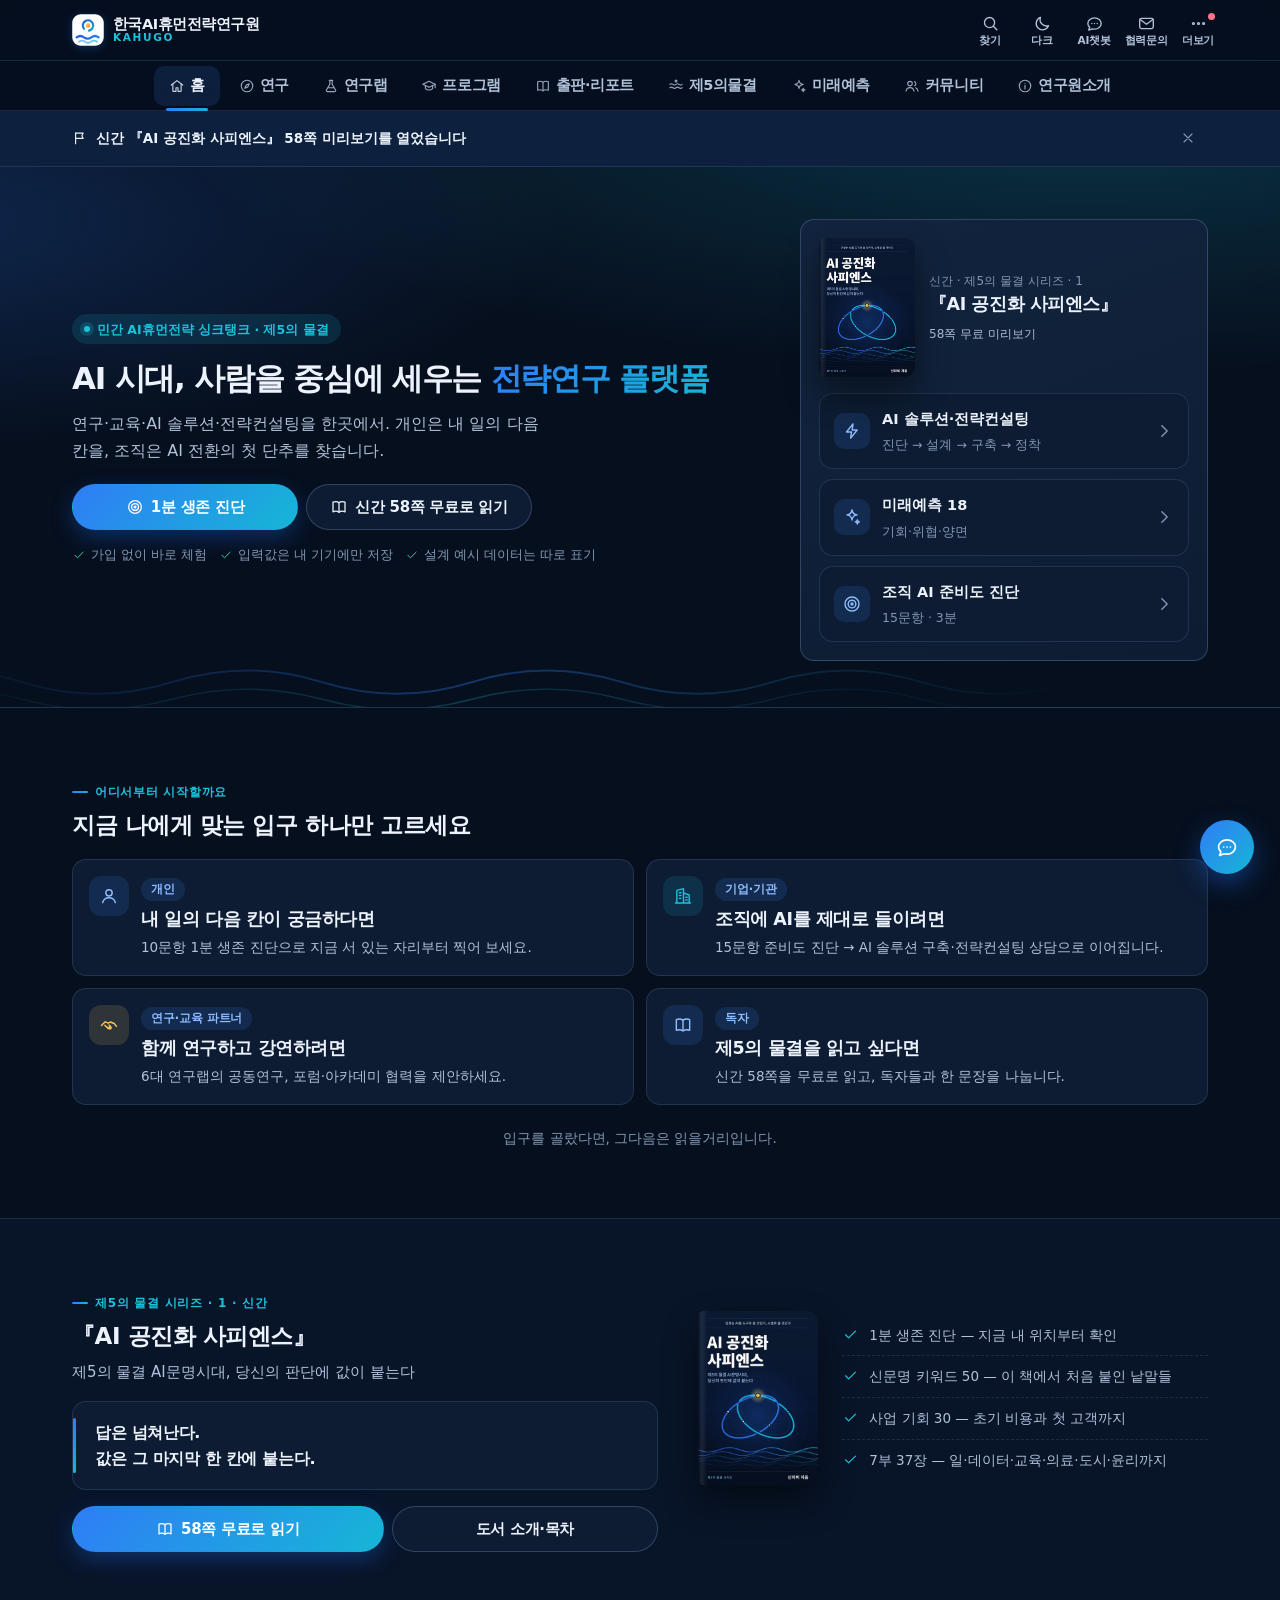
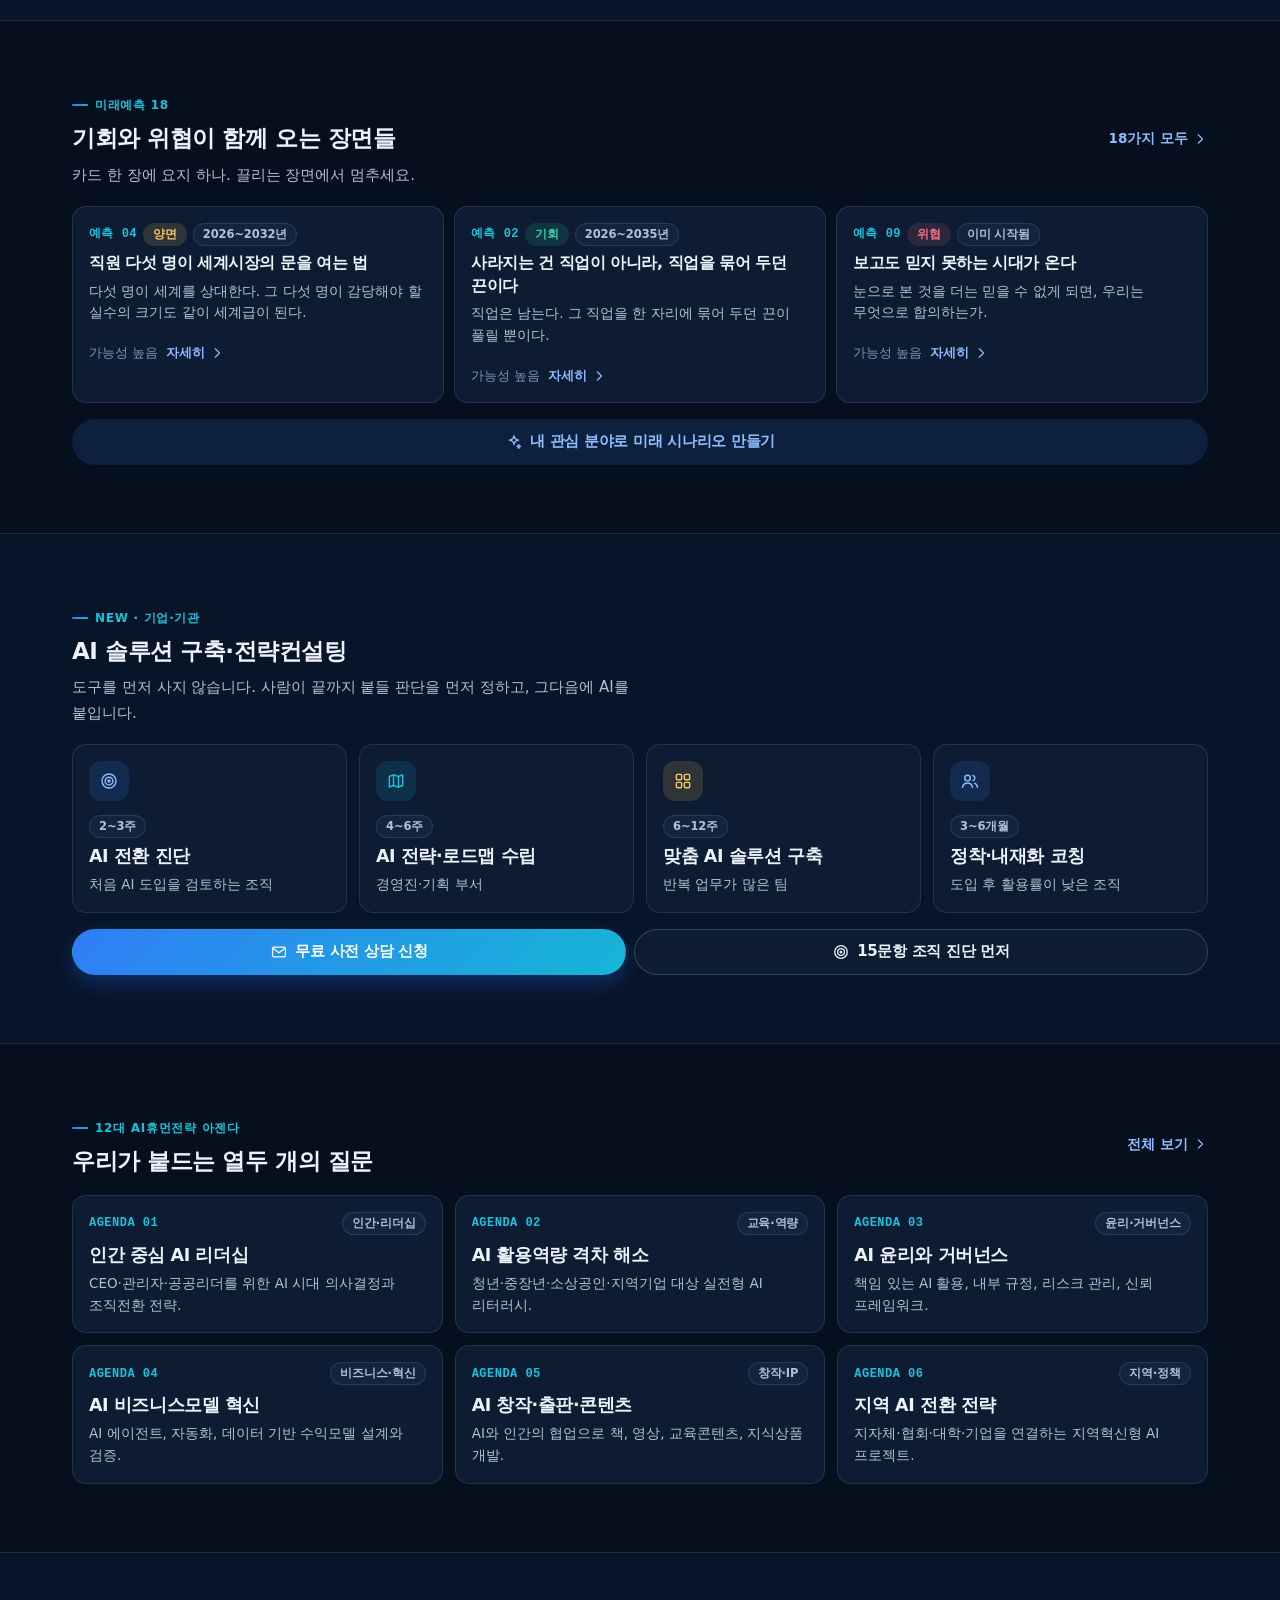
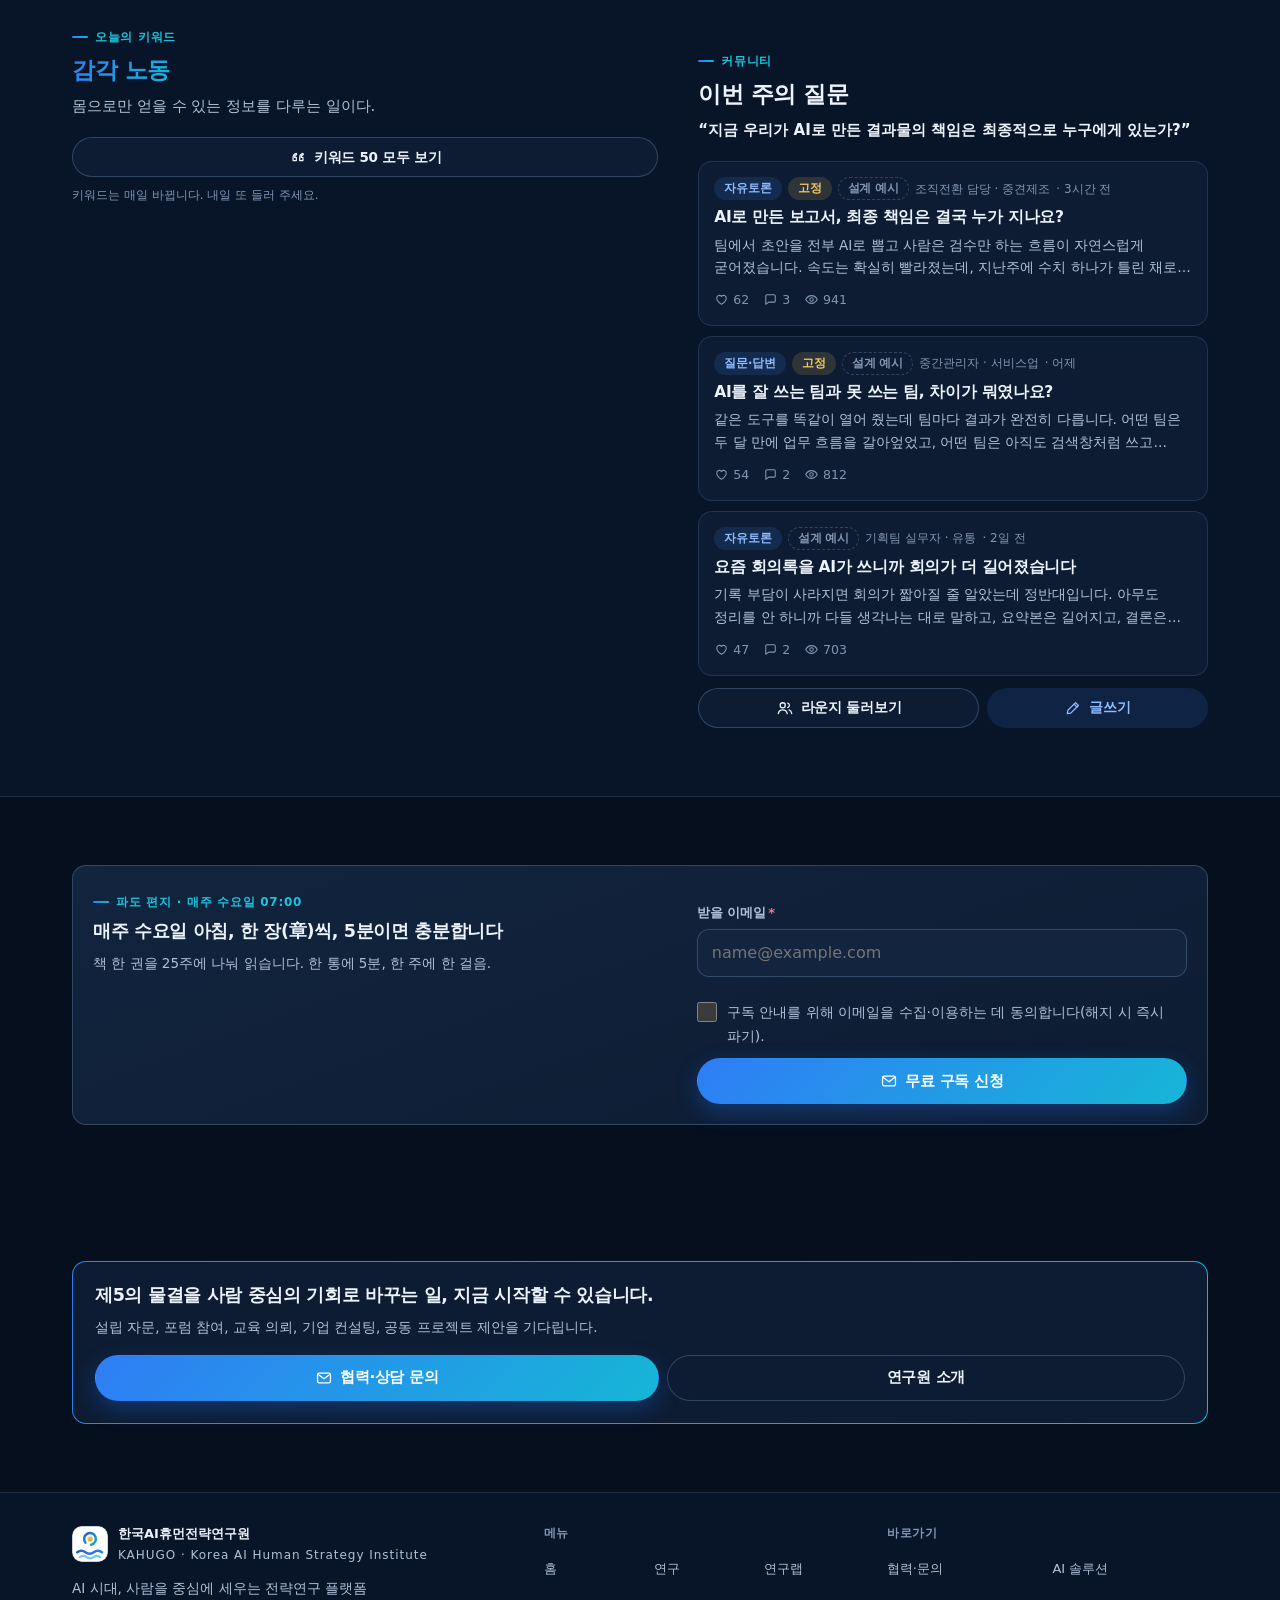
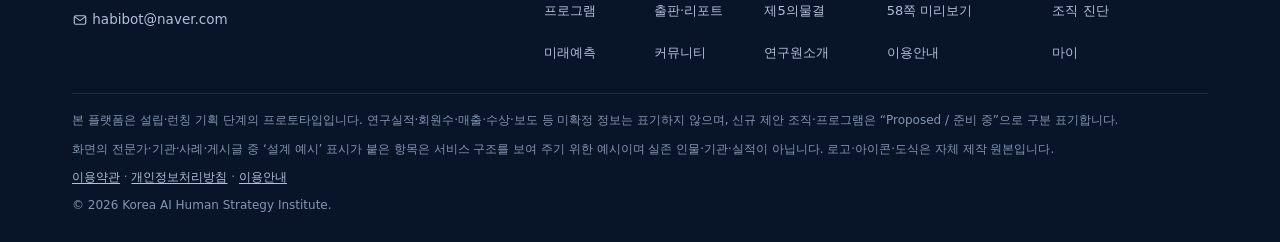
==== commit b796f5b2: "Add files via upload" ====
--- a/index.html
+++ b/index.html
@@ -4,286 +4,103 @@
 <meta charset="utf-8">
 <meta name="viewport" content="width=device-width, initial-scale=1, viewport-fit=cover">
 <title>한국AI휴먼전략연구원 KAHUGO · AI 시대, 사람을 중심에 세우는 전략연구 플랫폼</title>
-<meta name="description" content="한국AI휴먼전략연구원(KAHUGO)은 제5의 물결과 AI 대전환 시대에 인간 중심의 전략·연구·교육·사업화·커뮤니티를 연결하는 민간 전문 싱크탱크형 플랫폼입니다. 도서 『제5의 물결과 AI 신문명시대』 58쪽 무료 미리보기, AI 신문명시대 미래예측 18가지, 제5의 물결 낱말집 50, 분야별 AI 신문명 사업 기회 30(전문 무료 공개), 주간 뉴스레터, 12대 아젠다와 자가진단을 제공합니다.">
-<meta name="keywords" content="한국AI휴먼전략연구원,KAHUGO,AI휴먼전략,제5의 물결,AI 신문명시대,미래예측 18가지,제5의 물결 낱말집,AI 사업 기회 30,AI 뉴스레터,신하비,AI 전략연구,AI 리터러시,AI 거버넌스,AI 전환,싱크탱크">
+<meta name="description" content="한국AI휴먼전략연구원(KAHUGO)은 AI 대전환 시대에 인간 중심의 연구·교육·AI 솔루션 구축·전략컨설팅·커뮤니티를 연결하는 민간 싱크탱크입니다. 신간 『AI 공진화 사피엔스』 58쪽 미리보기, 미래예측 18, 12대 아젠다, 조직 AI 준비도 진단을 제공합니다.">
+<meta name="keywords" content="한국AI휴먼전략연구원,KAHUGO,카후고,AI 전략컨설팅,AI 솔루션 구축,AI 공진화 사피엔스,제5의 물결,미래예측,AI 리터러시,AI 거버넌스,싱크탱크">
 <meta name="author" content="한국AI휴먼전략연구원 KAHUGO">
 <meta name="theme-color" content="#060f1e">
 <meta name="color-scheme" content="dark light">
 <meta name="format-detection" content="telephone=no">
-<!-- 실시간 편집(관리자 백엔드) 사용 여부. Cloudflare Pages + Functions 배포본은 on,
-     일반 정적 웹호스팅 배포본은 off 입니다. off 이면 /api 를 호출하지 않습니다. -->
-<meta name="kahugo-api" content="off">
-
-<!-- 공유 카드 -->
+<!-- 실시간 편집(관리자 B안) 백엔드 사용 여부: Cloudflare Pages+Functions 배포본은 on, 일반 웹호스팅은 off -->
+<meta name="kahugo-api" content="on">
+<link rel="canonical" href="https://www.kahugo.com/">
 <meta property="og:type" content="website">
 <meta property="og:site_name" content="한국AI휴먼전략연구원 KAHUGO">
-<meta property="og:title" content="한국AI휴먼전략연구원 KAHUGO">
-<meta property="og:description" content="58쪽 무료 미리보기 · 미래예측 18가지 · 낱말집 50 · 사업 기회 30 · 주간 뉴스레터 — 『제5의 물결과 AI 신문명시대』를 읽고 나누는 플랫폼">
-<meta property="og:image" content="assets/og.png">
+<meta property="og:title" content="한국AI휴먼전략연구원 KAHUGO · AI 시대, 사람을 중심에 세우는 전략연구 플랫폼">
+<meta property="og:description" content="연구 · 연구랩 · AI 솔루션·전략컨설팅 · 신간 『AI 공진화 사피엔스』 58쪽 무료 미리보기 · 미래예측 18">
+<meta property="og:url" content="https://www.kahugo.com/">
+<meta property="og:image" content="https://www.kahugo.com/assets/img/og.png">
+<meta property="og:image:width" content="1200">
+<meta property="og:image:height" content="630">
 <meta property="og:locale" content="ko_KR">
 <meta name="twitter:card" content="summary_large_image">
 <meta name="twitter:title" content="한국AI휴먼전략연구원 KAHUGO">
-<meta name="twitter:description" content="58쪽 무료 미리보기 · 미래예측 18 · 낱말집 50 · 사업 기회 30 · 주간 뉴스레터">
-<meta name="twitter:image" content="assets/og.png">
-
-<!-- 아이콘 · PWA -->
-<link rel="icon" href="assets/favicon.svg" type="image/svg+xml">
-<link rel="apple-touch-icon" href="assets/icon-192.png">
+<meta name="twitter:description" content="AI 시대, 사람을 중심에 세우는 전략연구 플랫폼">
+<meta name="twitter:image" content="https://www.kahugo.com/assets/img/og.png">
+<link rel="icon" href="assets/img/favicon.svg" type="image/svg+xml">
+<link rel="icon" href="favicon.ico" sizes="any">
+<link rel="apple-touch-icon" href="assets/img/apple-touch-icon.png">
 <link rel="manifest" href="manifest.webmanifest">
 <meta name="apple-mobile-web-app-capable" content="yes">
 <meta name="mobile-web-app-capable" content="yes">
 <meta name="apple-mobile-web-app-status-bar-style" content="black-translucent">
 <meta name="apple-mobile-web-app-title" content="KAHUGO">
-
-<!-- 부트 크리티컬 CSS · 외부 CSS 가 아직/영영 안 붙어도 화면이 깨지지 않게 한다 -->
 <style>
+  /* 부트 크리티컬 CSS — 외부 CSS가 늦거나 막혀도 화면이 하얗게 비지 않게 */
   html{background:#060f1e;-webkit-text-size-adjust:100%}
-  body{margin:0;background:#060f1e;color:#c6d5e8;
-       font:15px/1.7 -apple-system,BlinkMacSystemFont,"Segoe UI",system-ui,"Apple SD Gothic Neo","Malgun Gothic",sans-serif}
-  html[data-theme="light"]{background:#f4f7fc}
-  html[data-theme="light"] body{background:#f4f7fc;color:#2b3a4f}
-  img{max-width:100%;height:auto}
+  body{margin:0;background:#060f1e;color:#c6d5e8;font:15px/1.7 -apple-system,BlinkMacSystemFont,"Apple SD Gothic Neo","Malgun Gothic",sans-serif}
+  html[data-theme="light"],html[data-theme="light"] body{background:#f4f7fc;color:#2b3a4f}
+  img{max-width:100%;height:auto} svg:not([width]){width:1.25em;height:1.25em}
   html.kahugo-boot-fail body>*{display:none!important}
   html.kahugo-boot-fail body>#kahugo-boot{display:block!important}
 </style>
-
-<link rel="stylesheet" href="styles.css">
-
+<script>
+  /* 테마를 첫 그림 전에 적용(깜빡임 방지) + 스크립트가 4초 안에 못 뜨면 안내 화면 */
+  (function(){try{var t=localStorage.getItem('kahugo9:theme');if(t)document.documentElement.setAttribute('data-theme',JSON.parse(t)==='light'?'light':'dark');}catch(e){}
+  setTimeout(function(){if(!window.KAHUGO||!window.KAHUGO.booted){document.documentElement.className+=' kahugo-boot-fail';}},6000);})();
+</script>
+<link rel="stylesheet" href="assets/css/app.css">
 <script type="application/ld+json">
-{"@context":"https://schema.org","@type":"Organization",
-"name":"한국AI휴먼전략연구원","alternateName":["KAHUGO","Korea AI Human Strategy Institute"],
-"description":"AI 시대, 사람을 중심에 세우는 전략연구 플랫폼",
-"email":"habibot@gmail.com","logo":"assets/kahugo-mark.svg",
-"knowsAbout":["AI 전략","AI 리터러시","AI 거버넌스","조직 전환","AI 사업화","미래전략"]}
+{"@context":"https://schema.org","@type":"Organization","name":"한국AI휴먼전략연구원","alternateName":["KAHUGO","Korea AI Human Strategy Institute"],"url":"https://www.kahugo.com/","logo":"https://www.kahugo.com/assets/img/icon-512.png","email":"habibot@naver.com","description":"AI 시대, 사람을 중심에 세우는 전략연구 플랫폼","knowsAbout":["AI 전략컨설팅","AI 솔루션 구축","AI 리터러시","AI 거버넌스","조직 전환","미래전략"]}
 </script>
 </head>
 <body>
-
 <a class="skip-link" href="#view">본문으로 건너뛰기</a>
 
-<!-- ══════ 앱 셸 · 2단 고정 헤더 ══════ -->
+<!-- 앱 셸 · 상하 2단 고정 헤더 -->
 <header class="shell" role="banner">
   <div class="appbar">
-    <a class="brand" href="#/home" aria-label="한국AI휴먼전략연구원 KAHUGO 홈으로">
-      <img class="brand__mark" src="assets/kahugo-mark.svg" alt="" width="30" height="30" aria-hidden="true">
-      <span class="brand__txt">
-        <span class="brand__ko">한국AI휴먼전략연구원</span>
-        <span class="brand__en">KAHUGO</span>
-      </span>
+    <a class="brand" href="#/home" aria-label="한국AI휴먼전략연구원 KAHUGO 홈">
+      <img class="brand__mark" src="assets/img/kahugo-mark.svg" alt="" width="32" height="32">
+      <span class="brand__txt"><span class="brand__ko">한국AI휴먼전략연구원</span><span class="brand__en">KAHUGO</span></span>
     </a>
-    <span class="appbar__spacer"></span>
     <nav class="iconbar" id="iconbar" aria-label="빠른 기능"></nav>
   </div>
-  <nav class="navbar" aria-label="주 메뉴">
-    <div class="nav" id="nav"></div>
-  </nav>
+  <nav class="navbar" aria-label="주 메뉴"><div class="nav" id="nav"></div></nav>
 </header>
+<div class="envwarn" id="envwarn" hidden><div class="wrap">이 화면은 파일로 직접 열려 있어 일부 기능(앱 설치·서버 연결)이 꺼져 있습니다. 정상 이용은 <a href="https://www.kahugo.com/" target="_blank" rel="noopener" style="text-decoration:underline">https://www.kahugo.com</a> 에서 해 주세요.</div></div>
+<div class="notice-bar" id="notice-bar" hidden></div>
 
-<!-- ══════ 라우트 뷰 ══════ -->
-<main id="view" class="view" role="main" tabindex="-1"></main>
+<main id="view" class="view" tabindex="-1"></main>
+<footer class="foot" id="foot"></footer>
 
-<!-- ══════ 푸터 ══════ -->
-<footer class="foot" id="foot" role="contentinfo"></footer>
+<nav class="tabbar" id="tabbar" aria-label="하단 주 메뉴"></nav>
+<div class="stickycta" id="stickycta" hidden></div>
+<button type="button" class="fab" data-action="open-chat" aria-label="AI 챗봇 열기"><svg class="ico" width="24" height="24" viewBox="0 0 24 24" fill="none" stroke="currentColor" stroke-width="1.7" stroke-linecap="round" stroke-linejoin="round" aria-hidden="true"><path d="M20.4 12c0 4-3.8 7.2-8.4 7.2-1 0-1.9-.1-2.8-.4L4.6 20.4l1.3-3.6C4.5 15.5 3.6 13.8 3.6 12c0-4 3.8-7.2 8.4-7.2s8.4 3.2 8.4 7.2z"/><path d="M8.6 12h.01M12 12h.01M15.4 12h.01"/></svg></button>
 
-<!-- ══════ 하단 탭바 (모바일·태블릿) ══════ -->
-<nav class="bottomnav" id="bottomnav" aria-label="하단 주 메뉴"></nav>
+<!-- 오버레이 -->
+<div class="backdrop" id="backdrop" data-action="close"></div>
+<div class="modal" id="modal" role="dialog" aria-modal="true" aria-hidden="true" aria-label="안내">
+  <div class="modal__grip" aria-hidden="true"></div>
+  <div class="modal__head"><div class="modal__title" id="modal-title"></div><button type="button" class="iconbtn" data-action="close" aria-label="닫기"><svg class="ico" width="20" height="20" viewBox="0 0 24 24" fill="none" stroke="currentColor" stroke-width="1.8" stroke-linecap="round" aria-hidden="true"><path d="m6 6 12 12M18 6 6 18"/></svg></button></div>
+  <div class="modal__body" id="modal-body"></div>
+</div>
+<section class="panel" id="panel-search" role="dialog" aria-modal="true" aria-hidden="true" aria-label="통합 검색">
+  <div class="panel__head"><svg class="ico" width="20" height="20" viewBox="0 0 24 24" fill="none" stroke="currentColor" stroke-width="1.7" stroke-linecap="round" aria-hidden="true"><circle cx="10.8" cy="10.8" r="6.4"/><path d="m15.6 15.6 4.4 4.4"/></svg><label class="sr-only" for="search-input">검색어</label><input class="input" id="search-input" type="search" placeholder="아젠다·예측·키워드·목차 찾기" autocomplete="off" style="min-height:44px" data-autofocus><button type="button" class="iconbtn" data-action="close" aria-label="검색 닫기"><svg class="ico" width="20" height="20" viewBox="0 0 24 24" fill="none" stroke="currentColor" stroke-width="1.8" stroke-linecap="round" aria-hidden="true"><path d="m6 6 12 12M18 6 6 18"/></svg></button></div>
+  <div class="panel__body"><div id="search-default"></div><div id="search-results" role="region" aria-live="polite" aria-label="검색 결과"></div></div>
+</section>
+<section class="panel" id="panel-chat" role="dialog" aria-modal="true" aria-hidden="true" aria-label="KAHUGO AI 챗봇">
+  <div class="panel__head"><span class="avatar" style="width:34px;height:34px;font-size:13px">AI</span><p class="panel__title">KAHUGO 가이드<span class="xs muted" style="display:block;font-weight:500">사이트 안내 · 규칙 기반</span></p><button type="button" class="iconbtn" data-action="chat-clear" aria-label="대화 지우기"><svg class="ico" width="20" height="20" viewBox="0 0 24 24" fill="none" stroke="currentColor" stroke-width="1.7" stroke-linecap="round" aria-hidden="true"><path d="M19.4 12a7.4 7.4 0 1 1-2.2-5.2"/><path d="M19.6 4.6v4.4h-4.4"/></svg></button><button type="button" class="iconbtn" data-action="close" aria-label="챗봇 닫기"><svg class="ico" width="20" height="20" viewBox="0 0 24 24" fill="none" stroke="currentColor" stroke-width="1.8" stroke-linecap="round" aria-hidden="true"><path d="m6 6 12 12M18 6 6 18"/></svg></button></div>
+  <div class="panel__body"><div class="chatlog" id="chat-log" role="log" aria-live="polite"></div></div>
+  <div class="panel__foot"><div class="chips chips--x" id="chat-chips"></div><form class="chatform" data-form="chat" novalidate><label class="sr-only" for="chat-input">질문 입력</label><input class="input" id="chat-input" name="q" type="text" placeholder="궁금한 것을 입력하세요" autocomplete="off" maxlength="200"><button class="btn btn--pri" type="submit" aria-label="보내기"><svg class="ico" width="18" height="18" viewBox="0 0 24 24" fill="none" stroke="currentColor" stroke-width="1.8" stroke-linecap="round" stroke-linejoin="round" aria-hidden="true"><path d="M4.8 12h14M13.4 6.6l5.4 5.4-5.4 5.4"/></svg></button></form><p class="xs muted" id="chat-disc" style="margin-top:6px"></p></div>
+</section>
+<div class="toast-box" id="toast-box" aria-live="polite"></div>
 
-<!-- ══════ 챗봇 FAB (데스크톱) ══════ -->
-<button type="button" class="fab" data-action="open-chat" aria-label="KAHUGO 가이드 챗봇 열기">
-  <svg viewBox="0 0 24 24" fill="none" stroke="currentColor" stroke-width="1.7" stroke-linecap="round" stroke-linejoin="round" aria-hidden="true">
-    <path d="M20.4 12.4c0 4-3.8 7.2-8.4 7.2a9.8 9.8 0 0 1-2.6-.35L4.6 20.6l1.2-3.5A6.9 6.9 0 0 1 3.6 12.4c0-4 3.8-7.2 8.4-7.2s8.4 3.2 8.4 7.2z"/>
-    <path d="M8.8 12h.01M12 12h.01M15.2 12h.01"/>
-  </svg>
-</button>
+<div id="kahugo-boot" role="alert"><b>화면을 불러오지 못했습니다.</b><p>브라우저가 스크립트를 막았거나, 파일을 직접 열었을 수 있습니다. 크롬·사파리에서 <a href="https://www.kahugo.com/" target="_blank" rel="noopener">https://www.kahugo.com</a> 으로 접속해 주세요.</p><p>문의: habibot@naver.com</p></div>
+<noscript><div style="padding:24px;max-width:560px;margin:0 auto">한국AI휴먼전략연구원 KAHUGO — 이 사이트는 자바스크립트가 켜져 있어야 동작합니다. 문의: habibot@naver.com</div></noscript>
 
-<!-- ══════ 오버레이 ══════ -->
-<div class="backdrop" id="backdrop" hidden-aria></div>
-
-<!-- 통합 검색 패널 -->
-<section class="panel panel--search" id="panel-search" role="dialog" aria-modal="true" aria-label="통합 검색" aria-hidden="true">
-  <div class="searchbox">
-    <svg viewBox="0 0 24 24" fill="none" stroke="currentColor" stroke-width="1.7" stroke-linecap="round" aria-hidden="true">
-      <circle cx="10.8" cy="10.8" r="6.6"/><path d="m15.6 15.6 4.2 4.2"/>
-    </svg>
-    <input type="search" id="search-input" placeholder="본문 37장 · 미래예측 · 낱말 · 사업기회 찾기" autocomplete="off" aria-label="검색어 입력">
-    <button type="button" class="panel__close" data-action="close-panels" aria-label="검색 닫기">
-      <svg viewBox="0 0 24 24" fill="none" stroke="currentColor" stroke-width="1.8" stroke-linecap="round" aria-hidden="true"><path d="m5.8 5.8 12.4 12.4M18.2 5.8 5.8 18.2"/></svg>
-    </button>
-  </div>
-  <div class="panel__body">
-    <div id="search-default"></div>
-    <div id="search-results" role="region" aria-live="polite"></div>
-  </div>
-</section>
-
-<!-- 챗봇 패널 -->
-<section class="panel panel--chat" id="panel-chat" role="dialog" aria-modal="true" aria-label="KAHUGO 가이드 챗봇" aria-hidden="true">
-  <div class="panel__head">
-    <span class="badge badge--accent badge--dot">가이드 모드</span>
-    <h2 class="panel__title">KAHUGO 가이드</h2>
-    <button type="button" class="panel__close" data-action="close-panels" aria-label="챗봇 닫기">
-      <svg viewBox="0 0 24 24" fill="none" stroke="currentColor" stroke-width="1.8" stroke-linecap="round" aria-hidden="true"><path d="m5.8 5.8 12.4 12.4M18.2 5.8 5.8 18.2"/></svg>
-    </button>
-  </div>
-  <div class="panel__body">
-    <div class="chat__log" id="chat-log" role="log" aria-live="polite"></div>
-  </div>
-  <div class="panel__foot">
-    <div class="chips chips--x" id="chat-chips" style="margin-bottom:10px"></div>
-    <form id="chat-form" style="display:flex;gap:7px">
-      <input class="input" id="chat-input" type="text" placeholder="궁금한 것을 입력하세요" autocomplete="off" aria-label="챗봇 질문 입력">
-      <button type="submit" class="btn btn--accent btn--sm" aria-label="전송">
-        <svg viewBox="0 0 24 24" fill="none" stroke="currentColor" stroke-width="1.8" stroke-linecap="round" stroke-linejoin="round" aria-hidden="true"><path d="M4.6 12h14.2"/><path d="m13.2 6.4 5.6 5.6-5.6 5.6"/></svg>
-      </button>
-    </form>
-  </div>
-</section>
-
-<!-- 모달 -->
-<div class="modal" id="modal" role="dialog" aria-modal="true" aria-labelledby="modal-title" aria-hidden="true">
-  <div class="modal__bg" id="modal-bg"></div>
-  <div class="modal__box">
-    <div class="modal__head">
-      <div id="modal-title" style="flex:1 1 auto"></div>
-      <button type="button" class="panel__close" data-action="close-modal" aria-label="닫기">
-        <svg viewBox="0 0 24 24" fill="none" stroke="currentColor" stroke-width="1.8" stroke-linecap="round" aria-hidden="true"><path d="m5.8 5.8 12.4 12.4M18.2 5.8 5.8 18.2"/></svg>
-      </button>
-    </div>
-    <div class="modal__body" id="modal-body"></div>
-    <div class="modal__foot" id="modal-foot"></div>
-  </div>
-</div>
-
-<!-- 토스트 -->
-<div class="toasts" id="toasts" aria-live="polite" aria-atomic="false"></div>
-
-<!-- 인쇄 전용 영역 -->
-<div id="print-area" aria-hidden="true"></div>
-
-<noscript>
-  <div style="padding:40px 20px;max-width:640px;margin:0 auto;color:#c6d5e8">
-    <h1 style="color:#eef4fc">자바스크립트가 꺼져 있습니다</h1>
-    <p>이 플랫폼은 화면 전환과 검색·진단·미리보기 기능에 자바스크립트를 사용합니다.
-    브라우저 설정에서 자바스크립트를 허용한 뒤 새로고침해 주세요.</p>
-    <p>문의: <a href="mailto:habibot@gmail.com" style="color:#2fd4e8">habibot@gmail.com</a></p>
-  </div>
-</noscript>
-
-<!-- ══════ 부트 실패 안내 (외부 CSS·JS 가 붙지 않은 경우에만 표시) ══════ -->
-<div id="kahugo-boot" hidden style="display:none"></div>
-
-<script src="data.js"></script>
-<script src="book.js"></script>
-<!-- v3 신설 코너 콘텐츠 (도서 원고 원문 기반) -->
-<script src="content-futures.js"></script>
-<script src="content-lexicon.js"></script>
-<script src="content-opps.js"></script>
-<script src="content-news.js"></script>
-<script src="content-manuscript.js"></script>
-<script src="views-v3.js"></script>
-<script src="app.js"></script>
-
-<!-- ══════ 부트 가드 · 모바일 파일열기(content:// · file://) 깨짐 차단 ══════ -->
-<script>
-(function () {
-  var D = document, H = D.documentElement;
-
-  function cssReady() {
-    try { return !!(getComputedStyle(H).getPropertyValue('--bg') || '').trim(); }
-    catch (e) { return true; }
-  }
-  function jsReady() {
-    return !!(window.KAHUGO_DATA && window.KAHUGO_BOOK && window.KAHUGO_ROUTES &&
-              window.KAHUGO_FUTURES && window.KAHUGO_LEXICON && window.KAHUGO_OPPS && window.KAHUGO_NEWS);
-  }
-  function localScheme() {
-    return /^(file|content|blob|android-app):/i.test(location.protocol);
-  }
-
-  function paint(reasons) {
-    var box = D.getElementById('kahugo-boot');
-    if (!box) return;
-
-    var card = 'background:#0b1a30;border:1px solid #1d3557;border-radius:16px;padding:18px 16px;margin:0 0 12px';
-    var num  = 'display:inline-block;min-width:24px;height:24px;line-height:24px;text-align:center;border-radius:999px;background:#2f7df6;color:#fff;font-weight:700;font-size:13px;margin-right:8px';
-    var btn  = 'display:inline-block;margin:10px 8px 0 0;padding:11px 18px;border-radius:999px;background:#2f7df6;color:#fff;text-decoration:none;font-weight:700;font-size:14px;border:0;cursor:pointer';
-    var btn2 = btn.replace('background:#2f7df6;color:#fff', 'background:transparent;color:#7ad6ec;border:1px solid #2f5f8f');
-    var dim  = 'color:#8fa4bf;font-size:13px;line-height:1.75;margin:6px 0 0';
-
-    box.innerHTML =
-      '<div style="max-width:620px;margin:0 auto;padding:28px 18px 56px;' +
-        'font:15px/1.75 -apple-system,BlinkMacSystemFont,\'Segoe UI\',system-ui,\'Apple SD Gothic Neo\',\'Malgun Gothic\',sans-serif;' +
-        'color:#c6d5e8">' +
-
-        '<div style="display:flex;align-items:center;gap:10px;margin-bottom:20px">' +
-          '<svg viewBox="0 0 96 96" width="38" height="38" aria-hidden="true">' +
-            '<rect width="96" height="96" rx="24" fill="#2f7df6"/>' +
-            '<path d="M30 24V72" stroke="#06152b" stroke-width="11.5" stroke-linecap="round" fill="none"/>' +
-            '<path d="M67 24 38 48 67 72" stroke="#06152b" stroke-width="11.5" stroke-linecap="round" stroke-linejoin="round" fill="none"/>' +
-            '<circle cx="69" cy="22" r="9" fill="#f4c95d"/><circle cx="69" cy="73.5" r="7.6" fill="#fff"/>' +
-          '</svg>' +
-          '<div><div style="font-weight:800;color:#eef4fc;font-size:16px">한국AI휴먼전략연구원</div>' +
-          '<div style="color:#7ad6ec;font-size:12.5px;letter-spacing:.06em;font-weight:700">KAHUGO</div></div>' +
-        '</div>' +
-
-        '<h1 style="font-size:22px;line-height:1.45;color:#eef4fc;margin:0 0 10px;word-break:keep-all">' +
-          '이 파일은 <span style="color:#7ad6ec">인터넷 주소</span>로 열어야<br>정상 화면이 나옵니다</h1>' +
-        '<p style="' + dim + '">지금처럼 파일 하나만 눌러서 열면, 디자인 파일과 기능 파일이 함께 열리지 않아 ' +
-          '글자만 나열되어 보입니다. 아래 세 가지 중 하나로 여시면 즉시 정상 표시됩니다.</p>' +
-
-        '<div style="margin-top:22px">' +
-          '<div style="' + card + '">' +
-            '<div style="color:#eef4fc;font-weight:700;font-size:15px"><span style="' + num + '">1</span>인터넷 주소로 접속 (가장 쉬움)</div>' +
-            '<p style="' + dim + '">브라우저 주소창에 아래 주소를 입력하세요. 폰·태블릿·PC 모두 동일하게 동작합니다.</p>' +
-            '<a href="https://kahugo.com" style="' + btn + '">https://kahugo.com 열기</a>' +
-          '</div>' +
-
-          '<div style="' + card + '">' +
-            '<div style="color:#eef4fc;font-weight:700;font-size:15px"><span style="' + num + '">2</span>폰에서 파일로 보려면 “단일 파일” 사용</div>' +
-            '<p style="' + dim + '">받으신 압축파일 안의 <b style="color:#f4c95d">kahugo-standalone.html</b> 을 대신 여세요. ' +
-              '이 파일 하나에 디자인·기능이 모두 들어 있어 폴더 없이도 그대로 열립니다.</p>' +
-          '</div>' +
-
-          '<div style="' + card + '">' +
-            '<div style="color:#eef4fc;font-weight:700;font-size:15px"><span style="' + num + '">3</span>PC 라면 폴더째 풀고 열기</div>' +
-            '<p style="' + dim + '">압축을 푼 폴더를 통째로 둔 상태에서 그 안의 index.html 을 여세요. ' +
-              'index.html 만 따로 옮기면 같은 증상이 다시 나타납니다.</p>' +
-          '</div>' +
-        '</div>' +
-
-        '<div style="margin-top:6px">' +
-          '<button type="button" id="kahugo-boot-retry" style="' + btn2 + '">다시 시도</button>' +
-        '</div>' +
-
-        '<p style="' + dim + ';margin-top:22px;border-top:1px solid #16304f;padding-top:14px">' +
-          '진단: ' + reasons.join(' · ') + '<br>' +
-          '문의 <a href="mailto:habibot@gmail.com" style="color:#7ad6ec">habibot@gmail.com</a><br>' +
-          '© 2026 Korea AI Human Strategy Institute.</p>' +
-      '</div>';
-
-    box.hidden = false;
-    box.style.display = 'block';
-    H.className += ' kahugo-boot-fail';
-
-    var rt = D.getElementById('kahugo-boot-retry');
-    if (rt) rt.addEventListener('click', function () { location.reload(); });
-  }
-
-  function check() {
-    var css = cssReady(), js = jsReady();
-    if (css && js) return;
-    var reasons = [];
-    if (!css) reasons.push('디자인 파일(styles.css) 미연결');
-    if (!js) reasons.push('기능·콘텐츠 파일(app.js / content-*.js) 미연결');
-    reasons.push('열기 방식 ' + location.protocol.replace(':', ''));
-    paint(reasons);
-  }
-
-  /* 로컬 파일 스킴이면 렌더 직후, 그 외에는 로드 완료 후 한 번만 검사한다. */
-  function schedule() { setTimeout(check, localScheme() ? 80 : 400); }
-  if (D.readyState === 'complete') schedule();
-  else window.addEventListener('load', schedule);
-})();
-</script>
+<script src="assets/js/data.js" defer></script>
+<script src="assets/js/books.js" defer></script>
+<script src="assets/js/core.js" defer></script>
+<script src="assets/js/views.js" defer></script>
 </body>
 </html>
--- a/assets/css/app.css
+++ b/assets/css/app.css
@@ -0,0 +1,667 @@
+/* ==========================================================================
+   KAHUGO 9차 · 디자인 시스템 & 앱 셸
+   설계 기준: 모바일 퍼스트(기본 = 375px 스마트폰) → 태블릿 → 데스크톱 확장
+   ──────────────────────────────────────────────────────────────────────────
+   목차
+   01 디자인 토큰(색·글자·간격)      07 탭·칩·배지
+   02 리셋 & 전역 방어 규칙           08 카드·그리드·리스트
+   03 앱 셸: 2단 고정 헤더             09 폼
+   04 하단 탭바 · 스티키 CTA · FAB    10 모달·패널·토스트
+   05 레이아웃 · 섹션                  11 페이지별(홈·리더·커뮤니티·진단…)
+   06 버튼                              12 반응형 확장 · 인쇄 · 모션
+   ========================================================================== */
+
+/* 01 ── 디자인 토큰 ────────────────────────────────────────────────────── */
+:root{
+  /* 글자 크기 — 헤더·제목은 일부러 작게 잡아 위계로 읽히게 한다 */
+  --fs-h1: clamp(21px, 5.4vw, 31px);
+  --fs-h2: clamp(17.5px, 4.3vw, 23px);
+  --fs-h3: clamp(15.5px, 3.9vw, 17.5px);
+  --fs-body: 15px;
+  --fs-sm: 13.5px;
+  --fs-xs: 12px;
+  --lh: 1.68;
+  --lh-tight: 1.36;
+
+  /* 간격(8pt 그리드) · 모서리 · 그림자 */
+  --s1: 4px; --s2: 8px; --s3: 12px; --s4: 16px; --s5: 20px; --s6: 24px; --s8: 32px; --s10: 40px;
+  --r-sm: 10px; --r: 14px; --r-lg: 20px; --r-pill: 999px;
+  --gutter: 16px;
+  --maxw: 1180px;
+
+  /* 앱 셸 치수 */
+  --bar-h: 54px;   /* 1단: 로고 + 아이콘 메뉴 */
+  --nav-h: 46px;   /* 2단: 대메뉴 */
+  --hdr: calc(var(--bar-h) + var(--nav-h) + var(--safe-t));
+  --tab-h: 62px;   /* 하단 탭바 */
+  --safe-t: env(safe-area-inset-top, 0px);
+  --safe-b: env(safe-area-inset-bottom, 0px);
+
+  --font: -apple-system, BlinkMacSystemFont, "Apple SD Gothic Neo", "Pretendard", "Noto Sans KR",
+          "Malgun Gothic", "맑은 고딕", "Segoe UI", system-ui, sans-serif;
+  --mono: ui-monospace, "SF Mono", Menlo, Consolas, monospace;
+  --ease: cubic-bezier(.2,.7,.2,1);
+}
+
+/* 다크(기본) — 깊은 네이비 위에 블루·시안·골드 3색만 */
+:root, html[data-theme="dark"]{
+  color-scheme: dark;
+  --bg: #060f1e; --bg2: #081428; --surface: #0d1c32; --surface2: #12243e; --surface3: #183052;
+  --line: rgba(150,182,228,.15); --line2: rgba(150,182,228,.26);
+  --ink: #edf3fc; --sub: #b0c1d8; --mute: #8296b2;
+  --brand: #3b86f8; --brand-ink: #8fbcff; --brand2: #19c3dc; --gold: #f4c85e;
+  --ok: #34d6a6; --warn: #f6bb4f; --danger: #ff7488;
+  --brand-soft: rgba(59,134,248,.14); --cyan-soft: rgba(25,195,220,.13); --gold-soft: rgba(244,200,94,.14);
+  --grad: linear-gradient(135deg, #2f7df6 0%, #16b6d6 100%);
+  --hero-glow: radial-gradient(120% 80% at 85% -10%, rgba(25,195,220,.20), transparent 60%),
+               radial-gradient(90% 70% at -10% 10%, rgba(47,125,246,.22), transparent 60%);
+  --shadow: 0 10px 30px rgba(0,0,0,.34);
+  --shadow-sm: 0 2px 10px rgba(0,0,0,.25);
+  --hdr-bg: rgba(6,15,30,.86);
+  --paper: #0f1d31; --paper-ink: #dbe6f5;
+}
+html[data-theme="light"]{
+  color-scheme: light;
+  --bg: #f4f7fc; --bg2: #eaf0f8; --surface: #ffffff; --surface2: #f3f6fb; --surface3: #e8eef7;
+  --line: #dde5f0; --line2: #c9d5e5;
+  --ink: #0f1c33; --sub: #3f516b; --mute: #66788f;
+  --brand: #1f62d6; --brand-ink: #1a56c0; --brand2: #0a8fae; --gold: #a8750a;
+  --ok: #0f9a6f; --warn: #b7770c; --danger: #d63a52;
+  --brand-soft: rgba(31,98,214,.09); --cyan-soft: rgba(10,143,174,.09); --gold-soft: rgba(217,154,18,.12);
+  --grad: linear-gradient(135deg, #1f62d6 0%, #0e9fc0 100%);
+  --hero-glow: radial-gradient(120% 80% at 85% -10%, rgba(18,188,214,.16), transparent 60%),
+               radial-gradient(90% 70% at -10% 10%, rgba(31,98,214,.12), transparent 60%);
+  --shadow: 0 10px 28px rgba(18,36,66,.10);
+  --shadow-sm: 0 2px 8px rgba(18,36,66,.07);
+  --hdr-bg: rgba(255,255,255,.9);
+  --paper: #fffdf8; --paper-ink: #2a2620;
+}
+/* 큰 글씨 모드(시니어·저시력) */
+html.big{ --fs-body: 17px; --fs-sm: 15px; --fs-xs: 13.5px; --fs-h3: 18.5px; }
+
+/* 02 ── 리셋 & 전역 방어 ─────────────────────────────────────────────── */
+*,*::before,*::after{ box-sizing: border-box; min-width: 0; }
+html{ -webkit-text-size-adjust: 100%; text-size-adjust: 100%; background: var(--bg); scroll-padding-top: calc(var(--hdr) + 12px); }
+body{
+  margin: 0; background: var(--bg); color: var(--ink);
+  font: 400 var(--fs-body)/var(--lh) var(--font);
+  word-break: keep-all; overflow-wrap: anywhere;
+  -webkit-font-smoothing: antialiased; -moz-osx-font-smoothing: grayscale;
+  padding-top: var(--hdr);
+  padding-bottom: calc(var(--tab-h) + var(--safe-b) + 8px);
+  overflow-x: hidden;
+  -webkit-tap-highlight-color: transparent;
+}
+img, video, canvas, iframe{ max-width: 100%; height: auto; display: block; }
+table{ max-width: 100%; border-collapse: collapse; }
+pre{ max-width: 100%; overflow: auto; }
+/* 아이콘 SVG 전역 방어 — 크기 지정이 빠져도 304px로 부풀지 않게 */
+svg{ max-width: 100%; }
+svg:not([width]){ width: 1.25em; height: 1.25em; }
+.ico{ width: 20px; height: 20px; flex: 0 0 auto; display: inline-block; vertical-align: middle; }
+.ico--sm{ width: 16px; height: 16px; } .ico--lg{ width: 26px; height: 26px; } .ico--xl{ width: 34px; height: 34px; }
+a{ color: inherit; text-decoration: none; }
+button{ font: inherit; color: inherit; background: none; border: 0; padding: 0; cursor: pointer; }
+input, select, textarea{ font: inherit; color: inherit; }
+h1,h2,h3,h4,p,ul,ol,figure,blockquote{ margin: 0; }
+ul,ol{ padding: 0; list-style: none; }
+h1,h2,h3,h4{ line-height: var(--lh-tight); letter-spacing: -.02em; font-weight: 750; }
+:focus-visible{ outline: 2px solid var(--brand2); outline-offset: 2px; border-radius: 6px; }
+::selection{ background: rgba(25,195,220,.3); }
+[hidden]{ display: none !important; }
+.sr-only{ position: absolute !important; width: 1px; height: 1px; overflow: hidden; clip: rect(0 0 0 0); white-space: nowrap; }
+.skip-link{ position: fixed; left: 8px; top: -60px; z-index: 999; background: var(--brand); color: #fff; padding: 10px 14px; border-radius: 10px; }
+.skip-link:focus{ top: 8px; }
+.scroll-x{ overflow-x: auto; -webkit-overflow-scrolling: touch; overscroll-behavior-x: contain; }
+.nowrap{ white-space: nowrap; }
+
+/* 03 ── 앱 셸: 2단 고정 헤더 ─────────────────────────────────────────── */
+.shell{
+  position: fixed; top: 0; left: 0; right: 0; z-index: 60;
+  padding-top: var(--safe-t);
+  background: var(--hdr-bg);
+  -webkit-backdrop-filter: saturate(160%) blur(14px); backdrop-filter: saturate(160%) blur(14px);
+  border-bottom: 1px solid var(--line);
+}
+.appbar{ height: var(--bar-h); display: flex; align-items: center; gap: 6px; padding: 0 6px 0 var(--gutter); max-width: var(--maxw); margin: 0 auto; }
+.brand{ display: flex; align-items: center; gap: 9px; min-width: 0; flex: 1 1 auto; height: 44px; }
+.brand__mark{ width: 32px; height: 32px; flex: 0 0 auto; border-radius: 9px; box-shadow: 0 2px 10px rgba(47,125,246,.28); }
+.brand__txt{ display: flex; flex-direction: column; min-width: 0; line-height: 1.12; }
+.brand__ko{ font-size: 14.5px; font-weight: 800; letter-spacing: -.035em; white-space: nowrap; overflow: hidden; text-overflow: ellipsis; }
+.brand__en{ font-size: 10.5px; font-weight: 800; letter-spacing: .16em; color: var(--brand2); }
+.iconbar{ display: flex; align-items: center; gap: 0; flex: 0 0 auto; }
+.ibtn{
+  position: relative; width: 44px; height: 46px; display: flex; flex-direction: column; align-items: center; justify-content: center; gap: 2px;
+  border-radius: 12px; color: var(--sub); transition: background .2s, color .2s;
+}
+.ibtn:hover, .ibtn:focus-visible{ background: var(--brand-soft); color: var(--ink); }
+.ibtn .ico{ width: 19px; height: 19px; }
+.ibtn__l{ font-size: 9.5px; font-weight: 700; letter-spacing: -.03em; line-height: 1; white-space: nowrap; }
+.ibtn[aria-pressed="true"]{ color: var(--brand2); }
+.dot{ position: absolute; top: 6px; right: 9px; width: 7px; height: 7px; border-radius: 50%; background: var(--danger); box-shadow: 0 0 0 2px var(--bg); }
+
+.navbar{ height: var(--nav-h); border-top: 1px solid var(--line); }
+.nav{
+  height: 100%; display: flex; align-items: center; gap: 2px; padding: 0 10px;
+  overflow-x: auto; -webkit-overflow-scrolling: touch; scrollbar-width: none; scroll-snap-type: x proximity;
+  max-width: var(--maxw); margin: 0 auto;
+}
+.nav::-webkit-scrollbar{ display: none; }
+.nav__a{
+  flex: 0 0 auto; scroll-snap-align: start; position: relative;
+  display: inline-flex; align-items: center; gap: 5px; height: 40px; padding: 0 11px;
+  border-radius: 10px; font-size: 14px; font-weight: 700; color: var(--sub); white-space: nowrap; letter-spacing: -.03em;
+}
+.nav__a .ico{ width: 16px; height: 16px; opacity: .85; }
+.nav__a:hover{ color: var(--ink); background: var(--brand-soft); }
+.nav__a[aria-current="page"]{ color: var(--ink); background: var(--brand-soft); }
+.nav__a[aria-current="page"]::after{ content: ""; position: absolute; left: 12px; right: 12px; bottom: -5px; height: 2.5px; border-radius: 2px; background: var(--grad); }
+/* 메뉴가 더 있다는 신호(모바일) */
+.navbar{ position: relative; }
+.navbar::after{ content: ""; position: absolute; right: 0; top: 0; bottom: 0; width: 26px; pointer-events: none; background: linear-gradient(90deg, transparent, var(--hdr-bg)); }
+
+/* 공지 띠 */
+.notice-bar{ background: var(--brand-soft); border-bottom: 1px solid var(--line); }
+.notice-bar__in{ max-width: var(--maxw); margin: 0 auto; display: flex; align-items: center; gap: 8px; padding: 8px var(--gutter); font-size: var(--fs-sm); }
+.notice-bar__in a{ flex: 1 1 auto; min-height: 40px; display: flex; align-items: center; font-weight: 650; overflow: hidden; text-overflow: ellipsis; white-space: nowrap; }
+.notice-bar__x{ flex: 0 0 auto; width: 40px; height: 40px; display: grid; place-items: center; border-radius: 10px; color: var(--mute); }
+
+/* 04 ── 하단 탭바 · 스티키 CTA · FAB ──────────────────────────────────── */
+.tabbar{
+  position: fixed; left: 0; right: 0; bottom: 0; z-index: 55;
+  height: calc(var(--tab-h) + var(--safe-b)); padding-bottom: var(--safe-b);
+  display: grid; grid-template-columns: repeat(4, 1fr);
+  background: var(--hdr-bg); -webkit-backdrop-filter: saturate(160%) blur(14px); backdrop-filter: saturate(160%) blur(14px);
+  border-top: 1px solid var(--line);
+}
+.tabbar__a{ position: relative; display: flex; flex-direction: column; align-items: center; justify-content: center; gap: 3px; min-height: 48px; color: var(--mute); font-size: 11.5px; font-weight: 700; letter-spacing: -.03em; }
+.tabbar__a .ico{ width: 22px; height: 22px; }
+.tabbar__a[aria-current="page"]{ color: var(--brand2); }
+.tabbar__a[aria-current="page"]::before{ content: ""; position: absolute; top: 0; width: 28px; height: 3px; border-radius: 0 0 3px 3px; background: var(--grad); }
+.tabbar .dot{ top: 9px; right: calc(50% - 16px); }
+
+.stickycta{
+  position: fixed; left: 12px; right: 12px; z-index: 54;
+  bottom: calc(var(--tab-h) + var(--safe-b) + 10px);
+  display: flex; align-items: center; gap: 8px; padding: 6px 6px 6px 14px;
+  background: var(--surface); border: 1px solid var(--line2); border-radius: var(--r-pill); box-shadow: var(--shadow);
+  transform: translateY(140%); opacity: 0; transition: transform .35s var(--ease), opacity .35s; pointer-events: none;
+}
+.stickycta.on{ transform: none; opacity: 1; pointer-events: auto; }
+.stickycta__t{ flex: 1 1 auto; font-size: var(--fs-sm); font-weight: 650; overflow: hidden; text-overflow: ellipsis; white-space: nowrap; }
+.stickycta__x{ width: 40px; height: 40px; display: grid; place-items: center; color: var(--mute); border-radius: 50%; }
+
+.fab{
+  position: fixed; right: 18px; bottom: calc(var(--tab-h) + var(--safe-b) + 14px); z-index: 53;
+  width: 54px; height: 54px; border-radius: 50%; display: none; place-items: center;
+  background: var(--grad); color: #fff; box-shadow: 0 10px 26px rgba(30,110,240,.42);
+}
+.fab .ico{ width: 24px; height: 24px; }
+
+/* 05 ── 레이아웃 · 섹션 ───────────────────────────────────────────────── */
+.view{ min-height: 60vh; outline: none; }
+.wrap{ max-width: var(--maxw); margin: 0 auto; padding: 0 var(--gutter); }
+.sec{ padding: 36px 0; }
+.sec--tight{ padding: 24px 0; }
+.sec--alt{ background: var(--bg2); border-block: 1px solid var(--line); }
+.sec-h{ margin-bottom: 18px; }
+.eyebrow{ display: inline-flex; align-items: center; gap: 7px; font-size: 12px; font-weight: 800; letter-spacing: .06em; color: var(--brand2); margin-bottom: 8px; }
+.eyebrow::before{ content: ""; width: 16px; height: 2px; border-radius: 2px; background: var(--grad); }
+.h1{ font-size: var(--fs-h1); font-weight: 800; letter-spacing: -.035em; }
+.h2{ font-size: var(--fs-h2); font-weight: 780; }
+.h3{ font-size: var(--fs-h3); font-weight: 750; }
+.lead{ color: var(--sub); font-size: var(--fs-body); margin-top: 8px; max-width: 64ch; }
+.muted{ color: var(--mute); } .sub{ color: var(--sub); }
+.small{ font-size: var(--fs-sm); } .xs{ font-size: var(--fs-xs); }
+.grad-t{ background: var(--grad); -webkit-background-clip: text; background-clip: text; color: transparent; }
+.row{ display: flex; align-items: center; gap: 8px; flex-wrap: wrap; }
+.row--between{ justify-content: space-between; }
+.stack > * + *{ margin-top: 10px; }
+.mt0{ margin-top: 0 !important; } .mt8{ margin-top: 8px; } .mt12{ margin-top: 12px; } .mt16{ margin-top: 16px; } .mt24{ margin-top: 24px; } .mt32{ margin-top: 32px; }
+.divider{ height: 1px; background: var(--line); margin: 20px 0; border: 0; }
+.more-link{ display: inline-flex; align-items: center; gap: 4px; font-size: var(--fs-sm); font-weight: 700; color: var(--brand-ink); min-height: 44px; }
+.bridge{ text-align: center; color: var(--mute); font-size: var(--fs-sm); padding: 6px 0 0; }
+
+/* 페이지 머리(서브 페이지 공통) */
+.phead{ padding: 26px 0 18px; background: var(--hero-glow); border-bottom: 1px solid var(--line); }
+.crumb{ display: flex; align-items: center; gap: 6px; font-size: 12.5px; color: var(--mute); margin-bottom: 10px; flex-wrap: wrap; }
+.crumb a{ color: var(--sub); min-height: 40px; min-width: 40px; display: inline-flex; align-items: center; justify-content: center; padding: 0 4px; }
+
+/* 06 ── 버튼 ─────────────────────────────────────────────────────────── */
+.btn{
+  display: inline-flex; align-items: center; justify-content: center; gap: 7px;
+  min-height: 46px; padding: 0 18px; border-radius: var(--r-pill);
+  font-size: 15px; font-weight: 750; letter-spacing: -.02em; white-space: nowrap;
+  border: 1px solid transparent; transition: transform .15s, box-shadow .2s, background .2s; user-select: none;
+}
+.btn:active{ transform: scale(.98); }
+.btn .ico{ width: 18px; height: 18px; }
+.btn--pri{ background: var(--grad); color: #fff; box-shadow: 0 8px 22px rgba(30,110,240,.32); }
+.btn--pri:hover{ box-shadow: 0 10px 28px rgba(30,110,240,.42); }
+.btn--ghost{ background: var(--surface); border-color: var(--line2); color: var(--ink); }
+.btn--ghost:hover{ border-color: var(--brand); }
+.btn--soft{ background: var(--brand-soft); color: var(--brand-ink); }
+.btn--gold{ background: var(--gold-soft); color: var(--gold); border-color: rgba(244,200,94,.3); }
+.btn--kakao{ background: #FEE500; color: #191600; }
+.btn--naver{ background: #03C75A; color: #fff; }
+.btn--sm{ min-height: 40px; padding: 0 14px; font-size: 13.5px; }
+.btn--block{ width: 100%; }
+.btn[disabled]{ opacity: .5; pointer-events: none; }
+.btn-row{ display: flex; gap: 8px; flex-wrap: wrap; }
+.btn-row .btn{ flex: 1 1 auto; }
+.linkbtn{ color: var(--brand-ink); font-weight: 700; min-height: 44px; display: inline-flex; align-items: center; gap: 4px; }
+.iconbtn{ flex: 0 0 auto; width: 44px; height: 44px; display: inline-grid; place-items: center; border-radius: 12px; color: var(--sub); }
+.iconbtn:hover{ background: var(--brand-soft); color: var(--ink); }
+.iconbtn[aria-pressed="true"]{ color: var(--gold); }
+
+/* 07 ── 탭·칩·배지 ───────────────────────────────────────────────────── */
+.tabs{
+  position: sticky; top: var(--hdr); z-index: 30;
+  background: var(--bg); border-bottom: 1px solid var(--line);
+}
+.tabs__in{ display: flex; gap: 4px; padding: 8px var(--gutter); overflow-x: auto; scrollbar-width: none; max-width: var(--maxw); margin: 0 auto; }
+.tabs__in::-webkit-scrollbar{ display: none; }
+.tab{
+  flex: 0 0 auto; min-height: 42px; padding: 0 14px; border-radius: var(--r-pill);
+  font-size: 14px; font-weight: 700; color: var(--sub); white-space: nowrap; border: 1px solid transparent;
+  display: inline-flex; align-items: center; gap: 6px;
+}
+.tab[aria-selected="true"]{ background: var(--ink); color: var(--bg); }
+.tab .n{ font-size: 11.5px; opacity: .7; font-weight: 800; }
+.chips{ display: flex; gap: 6px; flex-wrap: wrap; }
+.chips--x{ flex-wrap: nowrap; overflow-x: auto; scrollbar-width: none; padding-bottom: 2px; }
+.chips--x::-webkit-scrollbar{ display: none; }
+.chip{
+  flex: 0 0 auto; min-height: 40px; padding: 0 14px; border-radius: var(--r-pill);
+  background: var(--surface); border: 1px solid var(--line); color: var(--sub);
+  font-size: 13.5px; font-weight: 650; display: inline-flex; align-items: center; gap: 5px; white-space: nowrap;
+}
+.chip[aria-pressed="true"]{ background: var(--brand-soft); border-color: var(--brand); color: var(--ink); }
+.badge{ display: inline-flex; align-items: center; gap: 5px; height: 23px; padding: 0 9px; border-radius: var(--r-pill); font-size: 11.5px; font-weight: 800; letter-spacing: -.01em; white-space: nowrap; background: var(--surface2); color: var(--sub); border: 1px solid var(--line); }
+.badge--brand{ background: var(--brand-soft); color: var(--brand-ink); border-color: transparent; }
+.badge--cyan{ background: var(--cyan-soft); color: var(--brand2); border-color: transparent; }
+.badge--gold{ background: var(--gold-soft); color: var(--gold); border-color: transparent; }
+.badge--ok{ background: rgba(52,214,166,.13); color: var(--ok); border-color: transparent; }
+.badge--danger{ background: rgba(255,116,136,.13); color: var(--danger); border-color: transparent; }
+.badge--sample{ background: transparent; border: 1px dashed var(--line2); color: var(--mute); }
+.tag{ font-size: 12px; color: var(--mute); }
+.tag + .tag::before{ content: "·"; margin: 0 5px; }
+
+/* 08 ── 카드·그리드·리스트 ───────────────────────────────────────────── */
+.grid{ display: grid; gap: 12px; grid-template-columns: 1fr; }
+.grid--2m{ grid-template-columns: repeat(2, 1fr); gap: 10px; }
+.card{
+  position: relative; display: block; background: var(--surface); border: 1px solid var(--line);
+  border-radius: var(--r); padding: 16px; transition: border-color .2s, transform .2s, box-shadow .2s;
+}
+a.card:hover, button.card:hover, .card--hover:hover{ border-color: var(--line2); transform: translateY(-2px); box-shadow: var(--shadow-sm); }
+button.card{ text-align: left; width: 100%; }
+.card__ic{ width: 40px; height: 40px; border-radius: 12px; display: grid; place-items: center; background: var(--brand-soft); color: var(--brand-ink); margin-bottom: 12px; }
+.card__ic--cyan{ background: var(--cyan-soft); color: var(--brand2); }
+.card__ic--gold{ background: var(--gold-soft); color: var(--gold); }
+.card__t{ font-size: var(--fs-h3); font-weight: 760; letter-spacing: -.025em; line-height: 1.38; }
+.card__d{ color: var(--sub); font-size: var(--fs-sm); margin-top: 6px; line-height: 1.6; }
+.card__f{ display: flex; align-items: center; justify-content: space-between; gap: 8px; margin-top: 12px; font-size: 12.5px; color: var(--mute); }
+.card__no{ font-family: var(--mono); font-size: 12px; font-weight: 700; color: var(--brand2); letter-spacing: .04em; }
+.card--feat{ background: linear-gradient(160deg, var(--surface2), var(--surface)); border-color: var(--line2); }
+.card--glow{ border-color: transparent; background: linear-gradient(var(--surface), var(--surface)) padding-box, var(--grad) border-box; border: 1.5px solid transparent; }
+.mini{ display: flex; align-items: center; gap: 12px; padding: 13px 14px; color: inherit; background: var(--surface); border: 1px solid var(--line); border-radius: var(--r); min-height: 56px; }
+.mini__ic{ width: 36px; height: 36px; border-radius: 10px; display: grid; place-items: center; background: var(--brand-soft); color: var(--brand-ink); flex: 0 0 auto; }
+.mini__t{ font-weight: 720; font-size: 14.5px; line-height: 1.35; }
+a.mini__t{ min-height: 40px; display: flex; align-items: center; }
+.mini__d{ font-size: 12.5px; color: var(--mute); margin-top: 2px; }
+.mini__go{ margin-left: auto; color: var(--mute); }
+.list > li{ display: flex; gap: 10px; padding: 9px 0; border-bottom: 1px dashed var(--line); font-size: var(--fs-sm); color: var(--sub); }
+.list > li:last-child{ border-bottom: 0; }
+.list .ico{ color: var(--brand2); margin-top: 2px; width: 17px; height: 17px; }
+.olist{ counter-reset: o; }
+.olist > li{ counter-increment: o; position: relative; padding-left: 34px; margin: 10px 0; color: var(--sub); font-size: var(--fs-sm); }
+.olist > li::before{ content: counter(o); position: absolute; left: 0; top: 0; width: 24px; height: 24px; border-radius: 8px; background: var(--brand-soft); color: var(--brand-ink); font-weight: 800; font-size: 12px; display: grid; place-items: center; }
+.kv{ display: grid; grid-template-columns: auto 1fr; gap: 6px 14px; font-size: var(--fs-sm); }
+.kv dt{ color: var(--mute); } .kv dd{ margin: 0; color: var(--ink); font-weight: 600; }
+.quote{ position: relative; padding: 18px 18px 18px 22px; border-radius: var(--r); background: var(--surface); border: 1px solid var(--line); font-size: 16px; font-weight: 650; line-height: 1.6; letter-spacing: -.02em; }
+.quote::before{ content: ""; position: absolute; left: 0; top: 16px; bottom: 16px; width: 3px; border-radius: 3px; background: var(--grad); }
+.steps{ display: grid; gap: 10px; }
+.step{ display: flex; gap: 12px; padding: 14px; background: var(--surface); border: 1px solid var(--line); border-radius: var(--r); }
+.step__n{ flex: 0 0 auto; width: 34px; height: 34px; border-radius: 10px; display: grid; place-items: center; background: var(--grad); color: #fff; font-weight: 800; font-size: 13px; font-family: var(--mono); }
+.step__t{ font-weight: 750; } .step__d{ font-size: var(--fs-sm); color: var(--sub); margin-top: 3px; }
+.stat{ padding: 14px; border-radius: var(--r); background: var(--surface); border: 1px solid var(--line); }
+.stat__k{ font-size: 11.5px; font-weight: 800; color: var(--gold); }
+.stat__v{ font-size: 24px; font-weight: 800; letter-spacing: -.03em; margin-top: 2px; }
+.stat__v small{ font-size: 13px; color: var(--sub); margin-left: 2px; }
+.stat__l{ font-size: 12.5px; color: var(--sub); }
+.hscroll{ display: grid; grid-auto-flow: column; grid-auto-columns: 82%; gap: 10px; overflow-x: auto; scroll-snap-type: x mandatory; padding: 2px var(--gutter) 6px; margin: 0 calc(var(--gutter) * -1); scrollbar-width: none; }
+.hscroll::-webkit-scrollbar{ display: none; }
+.hscroll > *{ scroll-snap-align: start; }
+.empty{ text-align: center; padding: 26px 16px; border: 1px dashed var(--line2); border-radius: var(--r); color: var(--sub); background: var(--surface); }
+.empty .ico{ width: 30px; height: 30px; color: var(--brand2); margin: 0 auto 8px; display: block; }
+.empty__t{ font-weight: 750; color: var(--ink); }
+.note{ display: flex; gap: 10px; padding: 12px 14px; border-radius: var(--r); background: var(--surface2); border: 1px solid var(--line); font-size: 12.5px; color: var(--sub); line-height: 1.6; }
+.note .ico{ color: var(--brand2); width: 17px; height: 17px; margin-top: 2px; }
+.tbl{ width: 100%; font-size: var(--fs-sm); }
+.tbl th, .tbl td{ padding: 10px 12px; border-bottom: 1px solid var(--line); text-align: left; vertical-align: top; }
+.tbl th{ color: var(--mute); font-weight: 700; white-space: nowrap; background: var(--surface2); }
+.tblwrap{ border: 1px solid var(--line); border-radius: var(--r); overflow-x: auto; background: var(--surface); }
+.progress{ height: 8px; border-radius: 8px; background: var(--surface3); overflow: hidden; }
+.progress > i{ display: block; height: 100%; border-radius: 8px; background: var(--grad); transition: width .4s var(--ease); }
+.meter{ display: grid; grid-template-columns: 88px 1fr 36px; align-items: center; gap: 10px; font-size: 13px; margin: 8px 0; }
+.meter b{ text-align: right; font-family: var(--mono); font-size: 12.5px; }
+
+/* 09 ── 폼 ───────────────────────────────────────────────────────────── */
+.field{ display: block; margin-bottom: 14px; }
+.field__l{ display: block; font-size: 13px; font-weight: 700; color: var(--sub); margin-bottom: 6px; }
+.field__l em{ color: var(--danger); font-style: normal; margin-left: 2px; }
+.input, .select, .textarea{
+  width: 100%; min-height: 48px; padding: 11px 14px; border-radius: 12px;
+  background: var(--surface2); border: 1px solid var(--line2); color: var(--ink);
+  font-size: 16px; /* iOS 자동 확대 방지 */ line-height: 1.5; -webkit-appearance: none; appearance: none;
+}
+.textarea{ min-height: 120px; resize: vertical; }
+.select{ background-image: linear-gradient(45deg, transparent 50%, var(--mute) 50%), linear-gradient(135deg, var(--mute) 50%, transparent 50%); background-position: calc(100% - 20px) 21px, calc(100% - 15px) 21px; background-size: 5px 5px; background-repeat: no-repeat; padding-right: 38px; }
+.input:focus, .select:focus, .textarea:focus{ border-color: var(--brand); outline: none; box-shadow: 0 0 0 3px var(--brand-soft); }
+.field.err .input, .field.err .textarea, .field.err .select{ border-color: var(--danger); }
+.field__e{ display: none; font-size: 12.5px; color: var(--danger); margin-top: 5px; }
+.field.err .field__e{ display: block; }
+.field__h{ font-size: 12px; color: var(--mute); margin-top: 5px; }
+.check{ display: flex; align-items: flex-start; gap: 10px; min-height: 44px; padding: 10px 0; font-size: 14px; color: var(--sub); cursor: pointer; }
+.check input{ width: 20px; height: 20px; margin: 1px 0 0; accent-color: var(--brand); flex: 0 0 auto; }
+.hp{ position: absolute; left: -9999px; width: 1px; height: 1px; opacity: 0; }
+.optgrid{ display: grid; gap: 8px; grid-template-columns: 1fr; }
+.opt{ display: flex; align-items: center; gap: 10px; min-height: 50px; padding: 10px 14px; border-radius: 12px; border: 1px solid var(--line2); background: var(--surface); font-size: 14.5px; text-align: left; width: 100%; }
+.opt[aria-pressed="true"]{ border-color: var(--brand); background: var(--brand-soft); font-weight: 700; }
+.opt__k{ width: 22px; height: 22px; border-radius: 50%; border: 2px solid var(--line2); flex: 0 0 auto; display: grid; place-items: center; }
+.opt[aria-pressed="true"] .opt__k{ border-color: var(--brand); background: var(--brand); box-shadow: inset 0 0 0 3px var(--surface); }
+.counter{ font-size: 12px; color: var(--mute); text-align: right; margin-top: 4px; }
+
+/* 10 ── 모달·패널·토스트 ────────────────────────────────────────────── */
+.backdrop{ position: fixed; top: 0; right: 0; bottom: 0; left: 0; z-index: 80; background: rgba(2,8,18,.58); opacity: 0; pointer-events: none; transition: opacity .25s; }
+.backdrop.on{ opacity: 1; pointer-events: auto; }
+.modal{
+  position: fixed; z-index: 90; left: 0; right: 0; bottom: 0;
+  max-height: 92vh; max-height: 92dvh; display: flex; flex-direction: column;
+  background: var(--surface); border-radius: 22px 22px 0 0; border: 1px solid var(--line2); border-bottom: 0;
+  box-shadow: 0 -10px 40px rgba(0,0,0,.35);
+  transform: translateY(105%); transition: transform .32s var(--ease); visibility: hidden;
+}
+.modal.on{ transform: none; visibility: visible; }
+.modal__grip{ width: 40px; height: 4px; border-radius: 4px; background: var(--line2); margin: 8px auto 0; flex: 0 0 auto; }
+.modal__head{ display: flex; align-items: center; gap: 10px; padding: 10px 10px 10px 18px; border-bottom: 1px solid var(--line); flex: 0 0 auto; }
+.modal__title{ flex: 1 1 auto; font-size: 16.5px; font-weight: 780; letter-spacing: -.025em; line-height: 1.35; }
+.modal__body{ padding: 18px 18px calc(22px + var(--safe-b)); overflow-y: auto; -webkit-overflow-scrolling: touch; overscroll-behavior: contain; }
+.panel{
+  position: fixed; z-index: 90; top: 0; bottom: 0; right: 0; width: 100%; max-width: 440px;
+  display: flex; flex-direction: column; background: var(--surface); border-left: 1px solid var(--line2);
+  padding-top: var(--safe-t); transform: translateX(105%); transition: transform .3s var(--ease); visibility: hidden;
+}
+.panel.on{ transform: none; visibility: visible; }
+.panel__head{ display: flex; align-items: center; gap: 8px; padding: 8px 8px 8px 16px; min-height: 58px; border-bottom: 1px solid var(--line); }
+.panel__title{ flex: 1 1 auto; font-weight: 780; font-size: 16px; }
+.panel__body{ flex: 1 1 auto; overflow-y: auto; padding: 14px 16px; overscroll-behavior: contain; -webkit-overflow-scrolling: touch; }
+.panel__foot{ padding: 10px 12px calc(10px + var(--safe-b)); border-top: 1px solid var(--line); background: var(--surface); }
+.toast-box{ position: fixed; z-index: 120; left: 50%; transform: translateX(-50%); bottom: calc(var(--tab-h) + var(--safe-b) + 18px); display: grid; gap: 8px; width: min(92vw, 420px); pointer-events: none; }
+.toast{ display: flex; gap: 10px; align-items: center; padding: 12px 16px; border-radius: 14px; background: var(--ink); color: var(--bg); font-size: 14px; font-weight: 650; box-shadow: var(--shadow); animation: toastIn .3s var(--ease); }
+.toast .ico{ width: 18px; height: 18px; color: var(--brand2); }
+@keyframes toastIn{ from{ opacity: 0; transform: translateY(10px); } to{ opacity: 1; transform: none; } }
+
+/* 챗봇 */
+.chatlog{ display: flex; flex-direction: column; gap: 10px; }
+.bubble{ max-width: 88%; padding: 11px 14px; border-radius: 16px; font-size: 14.5px; line-height: 1.6; }
+.bubble--bot{ background: var(--surface2); border: 1px solid var(--line); border-top-left-radius: 4px; }
+.bubble--me{ align-self: flex-end; background: var(--grad); color: #fff; border-top-right-radius: 4px; }
+.bubble .btn-row{ margin-top: 10px; }
+.typing{ display: inline-flex; gap: 4px; } .typing i{ width: 6px; height: 6px; border-radius: 50%; background: var(--mute); animation: blink 1s infinite; }
+.typing i:nth-child(2){ animation-delay: .15s; } .typing i:nth-child(3){ animation-delay: .3s; }
+@keyframes blink{ 0%,100%{ opacity: .25; } 50%{ opacity: 1; } }
+.chatform{ display: flex; gap: 8px; margin-top: 8px; }
+.chatform .input{ min-height: 46px; }
+
+/* 검색 결과 */
+.sres{ display: block; padding: 12px; border-radius: 12px; border: 1px solid var(--line); margin-bottom: 8px; background: var(--surface2); }
+.sres__k{ font-size: 11.5px; font-weight: 800; color: var(--brand2); }
+.sres__t{ font-weight: 720; margin-top: 2px; }
+.sres__d{ font-size: 12.5px; color: var(--mute); margin-top: 2px; }
+mark{ background: var(--gold-soft); color: inherit; border-radius: 3px; padding: 0 2px; }
+
+/* 더보기 시트 */
+.morelist{ display: grid; grid-template-columns: repeat(2, 1fr); gap: 8px; }
+.morelist .mini{ min-height: 60px; text-align: left; width: 100%; }
+
+/* 공유 */
+.sharegrid{ display: grid; grid-template-columns: repeat(4, 1fr); gap: 10px; }
+.share-i{ display: flex; flex-direction: column; align-items: center; gap: 6px; font-size: 12px; font-weight: 650; color: var(--sub); min-height: 76px; justify-content: center; border-radius: 14px; }
+.share-i:hover{ background: var(--surface2); }
+.share-i__c{ width: 46px; height: 46px; border-radius: 50%; display: grid; place-items: center; font-weight: 900; font-size: 15px; color: #fff; }
+
+/* 11 ── 페이지별 ─────────────────────────────────────────────────────── */
+/* 홈 히어로 */
+.hero{ position: relative; overflow: hidden; padding: 34px 0 30px; background: var(--hero-glow); border-bottom: 1px solid var(--line); }
+.hero__waves{ position: absolute; left: -10%; right: -10%; bottom: -14px; height: 70px; opacity: .35; pointer-events: none; }
+.hero__grid{ display: grid; gap: 24px; align-items: center; }
+.hero__aside{ display: none; }
+.hero__badge{ display: inline-flex; align-items: center; gap: 7px; min-height: 30px; padding: 0 12px; border-radius: var(--r-pill); background: var(--cyan-soft); color: var(--brand2); font-size: 12.5px; font-weight: 800; }
+.hero__badge i{ width: 6px; height: 6px; border-radius: 50%; background: var(--brand2); box-shadow: 0 0 0 4px rgba(25,195,220,.18); }
+.hero h1{ margin-top: 14px; font-size: var(--fs-h1); font-weight: 820; letter-spacing: -.04em; line-height: 1.3; }
+.hero h1 .l2{ display: block; }
+.hero__sub{ margin-top: 12px; color: var(--sub); font-size: 15px; max-width: 46ch; }
+.hero__cta{ display: grid; gap: 8px; margin-top: 20px; max-width: 460px; }
+.hero__chips{ display: flex; gap: 6px 12px; flex-wrap: wrap; margin-top: 14px; font-size: 12.5px; color: var(--mute); }
+.hero__chips span{ display: inline-flex; align-items: center; gap: 5px; }
+.hero__chips .ico{ width: 14px; height: 14px; color: var(--ok); }
+.rolecard{ display: flex; gap: 12px; align-items: flex-start; }
+.rolecard .card__ic{ margin: 0; flex: 0 0 auto; }
+
+/* 도서 */
+.bookhero{ display: grid; grid-template-columns: 112px 1fr; gap: 16px; align-items: center; }
+.cover{ position: relative; border-radius: 6px 10px 10px 6px; overflow: hidden; box-shadow: 0 16px 34px rgba(0,0,0,.45), inset 4px 0 0 rgba(255,255,255,.08); background: #0b1a30; aspect-ratio: 600/870; }
+.cover img{ width: 100%; height: 100%; object-fit: cover; }
+.cover::after{ content: ""; position: absolute; top: 0; right: 0; bottom: 0; left: 0; background: linear-gradient(90deg, rgba(0,0,0,.28) 0, rgba(255,255,255,.08) 3%, transparent 8%); pointer-events: none; }
+.bookhero__hook{ font-size: 16px; font-weight: 750; line-height: 1.5; white-space: pre-line; letter-spacing: -.02em; }
+.toc li{ display: flex; gap: 10px; align-items: baseline; padding: 9px 0; border-bottom: 1px dashed var(--line); font-size: 14px; }
+.toc li.part{ font-weight: 800; color: var(--ink); padding-top: 16px; border-bottom-style: solid; }
+.toc li.part small{ display: block; font-weight: 600; color: var(--mute); font-size: 12px; }
+.toc li.ch, .toc li.pred, .toc li.sec{ padding-left: 10px; color: var(--sub); }
+.toc__t{ flex: 1 1 auto; }
+.toc__p{ font-family: var(--mono); font-size: 12px; color: var(--mute); flex: 0 0 auto; }
+.toc a.toc__t, .toc button.toc__t{ display: block; padding: 9px 0; margin: -9px 0; min-height: 40px; }
+.toc a.toc__t{ color: var(--ink); font-weight: 650; text-decoration: underline; text-decoration-color: var(--line2); text-underline-offset: 3px; }
+.toc .lock{ width: 14px; height: 14px; color: var(--mute); flex: 0 0 auto; }
+
+/* 리더 */
+.reader{ --rfs: 17px; background: var(--paper); color: var(--paper-ink); min-height: 100vh; }
+.reader[data-rt="paper"]{ --paper: #fbf7ee; --paper-ink: #2b261d; }
+.reader[data-rt="light"]{ --paper: #ffffff; --paper-ink: #1d2533; }
+.reader[data-rt="dark"]{ --paper: #0e1a2c; --paper-ink: #d9e3f1; }
+.rbar{ position: sticky; top: var(--hdr); z-index: 31; background: var(--paper); border-bottom: 1px solid rgba(127,127,127,.18); }
+.rbar__in{ max-width: 760px; margin: 0 auto; display: flex; align-items: center; gap: 4px; padding: 6px 8px; }
+.rbar__t{ flex: 1 1 auto; font-size: 13px; font-weight: 700; overflow: hidden; text-overflow: ellipsis; white-space: nowrap; padding: 0 4px; }
+.rbar .iconbtn{ color: inherit; opacity: .8; flex: 0 0 auto; }
+.rprog{ height: 3px; background: rgba(127,127,127,.18); } .rprog > i{ display: block; height: 100%; background: var(--grad); width: 0; transition: width .3s; }
+.rbody{ max-width: 680px; margin: 0 auto; padding: 26px 22px 40px; font-size: var(--rfs); line-height: 1.95; letter-spacing: -.005em; }
+.rbody p{ margin: 0 0 1.05em; text-align: left; }
+.rbody .r-title{ text-align: center; font-size: 1.35em; font-weight: 800; line-height: 1.5; margin: 1.4em 0 .4em; letter-spacing: -.03em; }
+.rbody .r-part{ text-align: center; font-size: 1.2em; font-weight: 800; margin: 2.6em 0 1.2em; padding: 1.4em 0; border-block: 1px solid rgba(127,127,127,.25); }
+.rbody .r-ch{ font-size: 1.24em; font-weight: 800; line-height: 1.5; margin: 2.4em 0 1.1em; padding-top: 1.1em; border-top: 2px solid rgba(127,127,127,.2); letter-spacing: -.03em; }
+.rbody .r-h{ font-size: 1.04em; font-weight: 800; margin: 1.9em 0 .7em; }
+.rbody .r-h4{ font-size: .98em; font-weight: 750; margin: 1.4em 0 .6em; opacity: .9; }
+.rbody .r-q{ margin: 1.4em 0; padding: .9em 1.1em; border-left: 3px solid #19c3dc; background: rgba(25,195,220,.07); font-weight: 650; border-radius: 0 10px 10px 0; text-align: left; }
+.rbody .r-ref{ font-size: .82em; opacity: .75; }
+.rbody .r-tbl{ margin: 1.2em 0; font-size: .86em; line-height: 1.6; border: 1px solid rgba(127,127,127,.25); border-radius: 10px; overflow-x: auto; }
+.rbody .r-tbl table{ width: 100%; }
+.rbody .r-tbl td, .rbody .r-tbl th{ padding: 8px 10px; border-bottom: 1px solid rgba(127,127,127,.18); text-align: left; vertical-align: top; }
+.rbody .r-tbl tr:first-child td{ font-weight: 800; background: rgba(127,127,127,.08); }
+.rpg{ display: flex; align-items: center; gap: 10px; margin: 2em 0 1.2em; font-size: 11.5px; letter-spacing: .1em; opacity: .55; font-family: var(--mono); }
+.rpg::before, .rpg::after{ content: ""; flex: 1; height: 1px; background: currentColor; opacity: .35; }
+.rend{ margin-top: 2em; padding: 22px; border-radius: 16px; background: linear-gradient(160deg, rgba(47,125,246,.12), rgba(25,195,220,.10)); border: 1px solid rgba(127,127,127,.22); text-align: center; }
+.rnav{ position: sticky; bottom: calc(var(--tab-h) + var(--safe-b)); background: var(--paper); border-top: 1px solid rgba(127,127,127,.18); }
+.rnav__in{ max-width: 760px; margin: 0 auto; display: flex; align-items: center; gap: 8px; padding: 8px 12px; font-size: 13px; }
+.rnav__in .btn{ min-height: 42px; }
+.rset{ display: grid; gap: 14px; }
+.reader .btn--ghost{ background: transparent; color: inherit; border-color: rgba(127,127,127,.35); }
+.reader .linkbtn{ color: inherit; text-decoration: underline; text-underline-offset: 3px; }
+.seg{ display: flex; gap: 6px; }
+.seg button{ flex: 1; min-height: 44px; border-radius: 12px; border: 1px solid var(--line2); background: var(--surface2); font-weight: 700; font-size: 14px; }
+.seg button[aria-pressed="true"]{ border-color: var(--brand); background: var(--brand-soft); color: var(--brand-ink); }
+
+/* 미래예측 */
+.fcard{ display: flex; flex-direction: column; gap: 6px; }
+.fcard__top{ display: flex; align-items: center; gap: 6px; flex-wrap: wrap; }
+.fcard__t{ font-size: 16px; font-weight: 780; line-height: 1.42; letter-spacing: -.03em; }
+.fcard__l{ font-size: 13.5px; color: var(--sub); line-height: 1.62; }
+.kind-기회{ background: rgba(52,214,166,.13); color: var(--ok); border-color: transparent; }
+.kind-위협{ background: rgba(255,116,136,.13); color: var(--danger); border-color: transparent; }
+.kind-양면{ background: var(--gold-soft); color: var(--gold); border-color: transparent; }
+.lex{ padding: 14px; }
+.lex__k{ font-weight: 800; font-size: 15.5px; letter-spacing: -.02em; }
+.lex__n{ font-family: var(--mono); font-size: 11.5px; color: var(--brand2); margin-right: 6px; }
+
+/* 커뮤니티 */
+.post{ display: block; padding: 15px; background: var(--surface); border: 1px solid var(--line); border-radius: var(--r); }
+.post + .post{ margin-top: 10px; }
+.post__meta{ display: flex; align-items: center; gap: 6px; flex-wrap: wrap; font-size: 12px; color: var(--mute); }
+.post__t{ font-weight: 760; font-size: 15.5px; line-height: 1.45; margin-top: 6px; letter-spacing: -.02em; }
+.post__b{ font-size: 13.5px; color: var(--sub); margin-top: 5px; display: -webkit-box; -webkit-line-clamp: 2; -webkit-box-orient: vertical; overflow: hidden; }
+.post__f{ display: flex; gap: 14px; margin-top: 10px; font-size: 12.5px; color: var(--mute); }
+.post__f span{ display: inline-flex; align-items: center; gap: 4px; }
+.post__f .ico{ width: 15px; height: 15px; }
+.reply{ padding: 12px 0; border-bottom: 1px dashed var(--line); }
+.reply__a{ font-size: 12.5px; font-weight: 750; color: var(--sub); }
+.reply__b{ font-size: 14px; margin-top: 3px; }
+.likebtn{ display: inline-flex; align-items: center; gap: 6px; min-height: 42px; padding: 0 14px; border-radius: var(--r-pill); border: 1px solid var(--line2); font-weight: 700; font-size: 13.5px; }
+.likebtn[aria-pressed="true"]{ color: var(--danger); border-color: var(--danger); background: rgba(255,116,136,.08); }
+.avatar{ width: 38px; height: 38px; border-radius: 50%; display: grid; place-items: center; background: var(--grad); color: #fff; font-weight: 800; flex: 0 0 auto; }
+
+/* 진단 */
+.qcard{ padding: 18px; }
+.qnum{ font-family: var(--mono); font-size: 12px; color: var(--brand2); font-weight: 700; }
+.qtext{ font-size: 16.5px; font-weight: 730; line-height: 1.5; margin-top: 6px; letter-spacing: -.02em; }
+.yn{ display: grid; grid-template-columns: 1fr 1fr; gap: 8px; margin-top: 14px; }
+.result{ padding: 20px; border-radius: var(--r-lg); background: linear-gradient(160deg, var(--surface2), var(--surface)); border: 1px solid var(--line2); }
+.result__score{ font-size: 40px; font-weight: 850; letter-spacing: -.04em; line-height: 1; }
+.result__score small{ font-size: 15px; color: var(--sub); font-weight: 700; }
+.ring{ width: 108px; height: 108px; flex: 0 0 auto; }
+
+/* 푸터 */
+.foot{ border-top: 1px solid var(--line); background: var(--bg2); padding: 30px 0 26px; font-size: 13px; color: var(--sub); }
+.foot__grid{ display: grid; gap: 22px; }
+.foot__brand{ display: flex; align-items: center; gap: 10px; }
+.foot__brand img{ width: 36px; height: 36px; border-radius: 10px; }
+.foot__links{ display: grid; grid-template-columns: repeat(3, 1fr); gap: 2px 10px; }
+.foot__links a{ min-height: 40px; display: flex; align-items: center; color: var(--sub); }
+.foot__links a:hover{ color: var(--ink); }
+.foot__h{ font-size: 12px; font-weight: 800; color: var(--mute); letter-spacing: .06em; margin-bottom: 6px; }
+.foot__legal{ margin-top: 20px; padding-top: 16px; border-top: 1px solid var(--line); font-size: 12px; color: var(--mute); line-height: 1.7; }
+.foot__legal a{ color: var(--sub); text-decoration: underline; text-underline-offset: 2px; }
+
+/* 부트 실패 안내(스크립트가 막힌 환경) */
+#kahugo-boot{ display: none; max-width: 560px; margin: 40px auto; padding: 24px; border-radius: 16px; border: 1px solid var(--line2); background: var(--surface); }
+.envwarn{ background: var(--gold-soft); color: var(--ink); border-bottom: 1px solid var(--line); font-size: 13px; }
+.envwarn .wrap{ padding-top: 10px; padding-bottom: 10px; }
+
+/* 모션 */
+.reveal{ opacity: 0; transform: translateY(12px); transition: opacity .45s var(--ease), transform .45s var(--ease); }
+.reveal.in{ opacity: 1; transform: none; }
+
+/* 12 ── 반응형 확장 ──────────────────────────────────────────────────── */
+/* 일반 폰(≤399px): 아이콘 폭을 줄여 기관명이 잘리지 않게 */
+@media (max-width: 399.98px){
+  .appbar{ gap: 2px; padding-left: 12px; padding-right: 4px; }
+  .brand{ gap: 7px; }
+  .brand__mark{ width: 30px; height: 30px; }
+  .brand__ko{ font-size: 13.2px; letter-spacing: -.05em; }
+  .ibtn{ width: 40px; }
+  .ibtn__l{ font-size: 9px; letter-spacing: -.06em; }
+}
+/* 아주 좁은 폰(≤359px): 축약 규칙 — 국문 기관명은 숨기고 KAHUGO만, 더보기 아이콘은 하단 '마이' 탭으로 이관 */
+@media (max-width: 359.98px){
+  :root{ --gutter: 12px; }
+  .brand__ko{ display: none; }
+  .brand__en{ font-size: 13px; color: var(--ink); letter-spacing: .1em; }
+  .ibtn{ width: 40px; }
+  .brand__mark{ width: 28px; height: 28px; }
+  .nav__a{ padding: 0 9px; font-size: 13.5px; }
+  .grid--2m{ grid-template-columns: 1fr; }
+  .sharegrid{ grid-template-columns: repeat(3, 1fr); }
+  .bookhero{ grid-template-columns: 92px 1fr; }
+  .btn{ min-height: 48px; }
+  .btn--sm{ min-height: 44px; }
+  .chip, .tab{ min-height: 44px; }
+  .tabbar__a{ font-size: 11px; }
+  .hero__chips{ font-size: 12px; }
+}
+@media (min-width: 600px){
+  :root{ --gutter: 22px; }
+  .grid--2{ grid-template-columns: repeat(2, 1fr); }
+  .grid--3{ grid-template-columns: repeat(2, 1fr); }
+  .grid--4{ grid-template-columns: repeat(2, 1fr); }
+  .hero__cta{ grid-template-columns: 1fr 1fr; }
+  .optgrid--2{ grid-template-columns: 1fr 1fr; }
+  .hscroll{ grid-auto-columns: 46%; }
+  .bookhero{ grid-template-columns: 160px 1fr; gap: 24px; }
+  .modal{ left: 50%; right: auto; bottom: auto; top: 50%; width: min(620px, 92vw); max-height: 86vh; border-radius: 22px; border-bottom: 1px solid var(--line2); transform: translate(-50%, -46%) scale(.98); opacity: 0; transition: transform .25s var(--ease), opacity .25s; }
+  .modal.on{ transform: translate(-50%, -50%); opacity: 1; }
+  .modal__grip{ display: none; }
+  .foot__grid{ grid-template-columns: 1.3fr 1fr; }
+  .sec{ padding: 52px 0; }
+}
+/* 태블릿(아이패드·갤럭시탭) */
+@media (min-width: 768px){
+  .grid--3{ grid-template-columns: repeat(3, 1fr); }
+  .grid--4{ grid-template-columns: repeat(2, 1fr); }
+  .hero{ padding: 52px 0 46px; }
+  .hero__sub{ font-size: 16px; }
+  .nav{ justify-content: flex-start; }
+  .rbody{ padding: 40px 34px 60px; }
+}
+/* 데스크톱: 하단 탭바를 거두고, 대메뉴 9개를 한 줄에 모두 노출 */
+@media (min-width: 1024px){
+  :root{ --bar-h: 60px; --nav-h: 50px; }
+  body{ padding-bottom: 0; }
+  .tabbar, .stickycta{ display: none; }
+  .fab{ display: grid; bottom: 26px; right: 26px; }
+  .toast-box{ bottom: 28px; }
+  .navbar::after{ display: none; }
+  .nav{ justify-content: center; gap: 4px; overflow: visible; }
+  .nav__a{ font-size: 14.5px; padding: 0 13px; }
+  .ibtn{ width: 52px; }
+  .ibtn__l{ font-size: 10.5px; }
+  .grid--4{ grid-template-columns: repeat(4, 1fr); }
+  .grid--3l{ grid-template-columns: repeat(3, 1fr); }
+  .hscroll{ grid-auto-flow: row; grid-template-columns: repeat(3, 1fr); grid-auto-columns: auto; overflow: visible; margin: 0; padding: 0; }
+  .sec{ padding: 68px 0; }
+  .split{ display: grid; grid-template-columns: 1.15fr 1fr; gap: 40px; align-items: start; }
+  .split--rev{ grid-template-columns: 1fr 1.15fr; }
+  .panel{ max-width: 460px; }
+  .rnav{ bottom: 0; }
+  .foot__grid{ grid-template-columns: 1.4fr 1fr 1fr; }
+  .hero h1 .l2{ display: inline; }
+  .hero__grid{ grid-template-columns: 1.25fr .75fr; gap: 48px; }
+  .hero__aside{ display: block; }
+}
+@media (min-width: 1280px){ .nav__a{ padding: 0 15px; } }
+/* 가로 모드 폰: 헤더 높이 줄이기 */
+/* 가로 모드 폰: 셸을 얇게 · 공지띠·아이콘 라벨 숨김 → 본문 영역 확보 */
+@media (max-height: 480px) and (orientation: landscape){
+  :root{ --bar-h: 44px; --nav-h: 40px; --tab-h: 46px; }
+  .notice-bar, .ibtn__l, .stickycta{ display: none !important; }
+  .ibtn{ height: 40px; }
+  .nav__a{ height: 34px; }
+  .tabbar__a{ flex-direction: row; gap: 6px; min-height: 40px; }
+  .tabbar__a .ico{ width: 19px; height: 19px; }
+}
+/* 호버 없는 기기(터치): 떠오름 효과 끄기 */
+@media (hover: none){ a.card:hover, button.card:hover{ transform: none; box-shadow: none; } }
+@media (prefers-reduced-motion: reduce){
+  *, *::before, *::after{ animation-duration: .01ms !important; transition-duration: .01ms !important; scroll-behavior: auto !important; }
+  .reveal{ opacity: 1; transform: none; }
+}
+/* PC 보기 강제(모바일에서 '더보기 → PC 보기') */
+html.force-pc body{ min-width: 1100px; }
+
+/* 인쇄: 진단 결과·로드맵만 깔끔하게 */
+@media print{
+  .reveal{ opacity: 1 !important; transform: none !important; }
+  .shell, .tabbar, .stickycta, .fab, .foot, .tabs, .notice-bar, .no-print{ display: none !important; }
+  body{ padding: 0; background: #fff; color: #000; }
+  .card, .result{ border-color: #ccc; background: #fff; }
+  body.print-only .view > :not(.print-area){ display: none !important; }
+}
